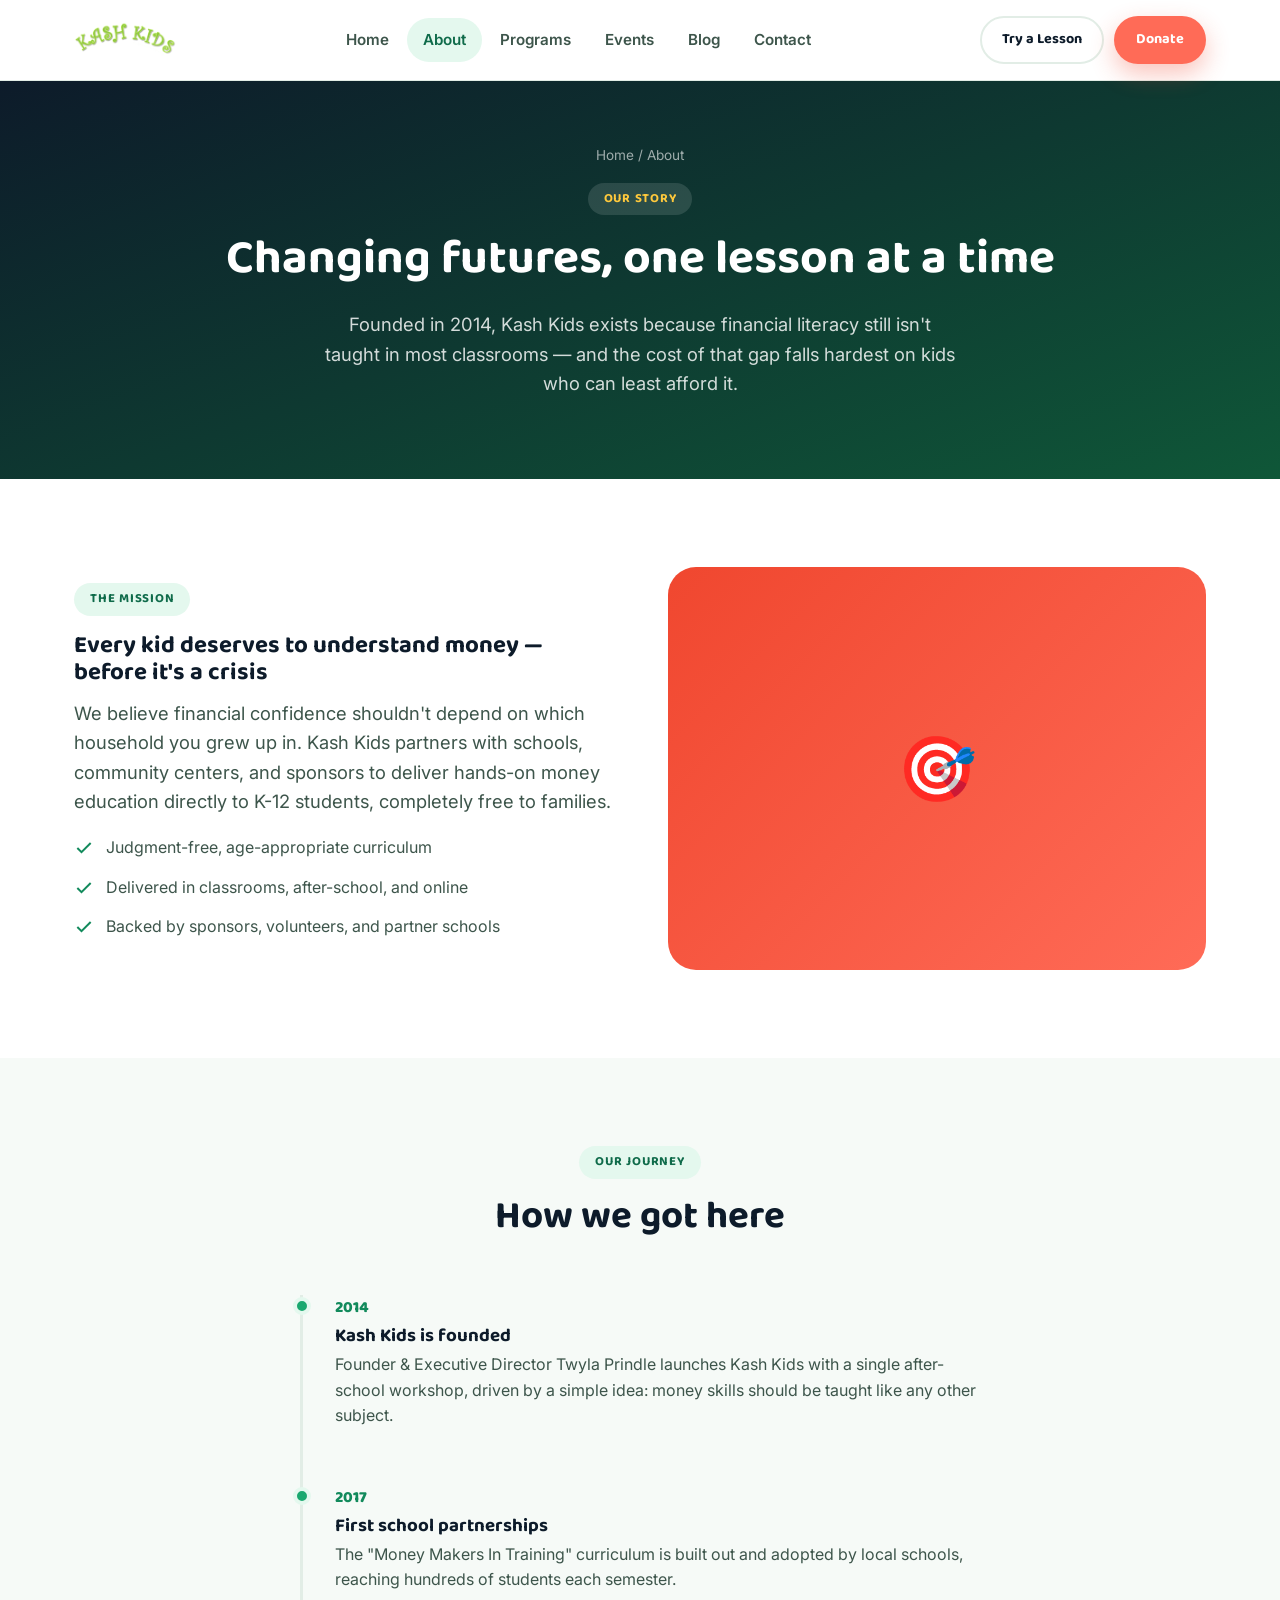
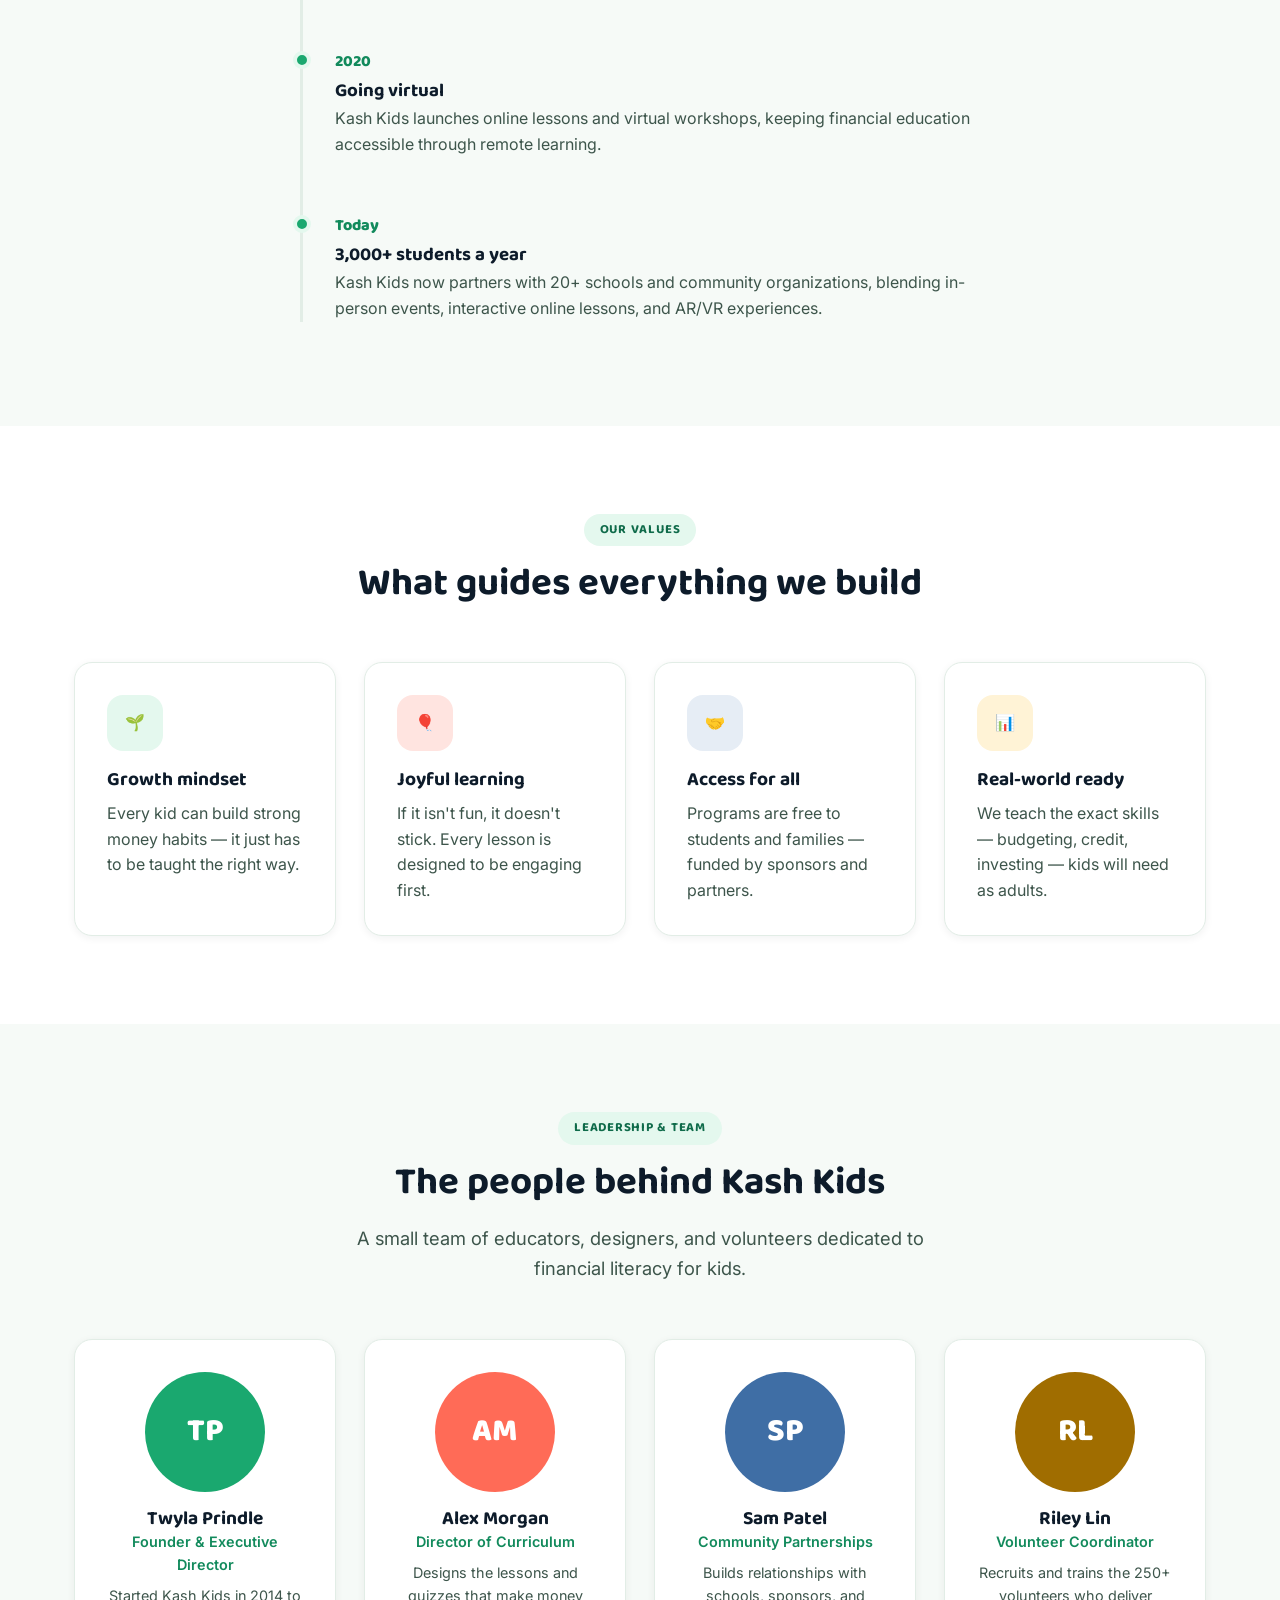
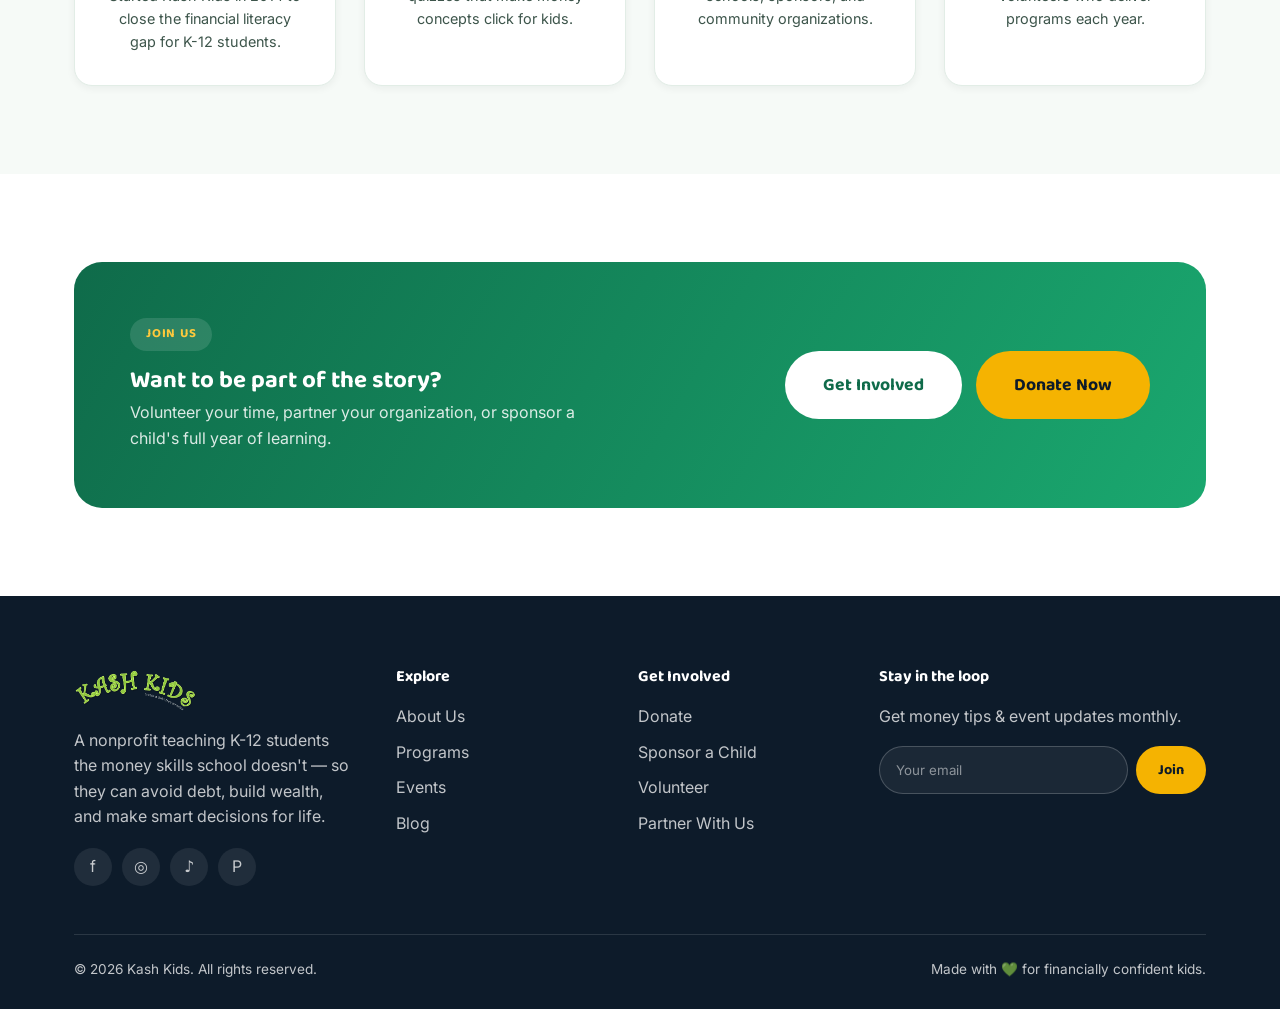
==== about.html @ 2b30da38 "Replace placeholder logo mark with real Kash Kids logo Co-Authored-By: Claude Sonnet 5 <noreply@anth" ====
<!DOCTYPE html>
<html lang="en">
<head>
<meta charset="UTF-8">
<meta name="viewport" content="width=device-width, initial-scale=1.0">
<title>About Us — Kash Kids</title>
<meta name="description" content="Learn about Kash Kids' mission, story, and the team working to make every K-12 student financially confident.">
<link rel="icon" href="data:image/svg+xml,<svg xmlns=%22http://www.w3.org/2000/svg%22 viewBox=%220 0 100 100%22><circle cx=%2250%22 cy=%2250%22 r=%2245%22 fill=%22%2312c47a%22/><text x=%2250%22 y=%2266%22 font-size=%2255%22 text-anchor=%22middle%22 fill=%22white%22 font-family=%22sans-serif%22>%24</text></svg>">
<link rel="preconnect" href="https://fonts.googleapis.com">
<link href="https://fonts.googleapis.com/css2?family=Baloo+2:wght@500;700;800&family=Inter:wght@400;500;600;700&display=swap" rel="stylesheet">
<link rel="stylesheet" href="css/style.css">
</head>
<body>
<a class="skip-link" href="#main">Skip to content</a>

<header class="site-header">
  <div class="container">
    <a href="index.html" class="brand"><img src="assets/logo.webp" alt="Kash Kids" class="logo-img"></a>
    <nav class="nav-desktop" aria-label="Primary">
      <a href="index.html">Home</a>
      <a href="about.html">About</a>
      <a href="programs.html">Programs</a>
      <a href="events.html">Events</a>
      <a href="blog.html">Blog</a>
      <a href="contact.html">Contact</a>
    </nav>
    <div class="header-cta">
      <a href="lesson.html" class="btn btn-ghost btn-sm">Try a Lesson</a>
      <a href="donate.html" class="btn btn-primary btn-sm">Donate</a>
    </div>
    <button class="nav-toggle" aria-label="Toggle menu" aria-expanded="false"><span></span><span></span><span></span></button>
  </div>
  <div class="mobile-nav">
    <a href="index.html">Home</a>
    <a href="about.html">About</a>
    <a href="programs.html">Programs</a>
    <a href="events.html">Events</a>
    <a href="blog.html">Blog</a>
    <a href="contact.html">Contact</a>
    <div class="header-cta">
      <a href="lesson.html" class="btn btn-ghost">Try a Lesson</a>
      <a href="donate.html" class="btn btn-primary">Donate</a>
    </div>
  </div>
</header>

<main id="main">

<section class="page-hero">
  <div class="container">
    <div class="breadcrumb"><a href="index.html">Home</a> / About</div>
    <span class="eyebrow on-dark">Our story</span>
    <h1>Changing futures, one lesson at a time</h1>
    <p class="lede">Founded in 2014, Kash Kids exists because financial literacy still isn't taught in most classrooms — and the cost of that gap falls hardest on kids who can least afford it.</p>
  </div>
</section>

<section class="section-pad">
  <div class="container">
    <div class="split reveal">
      <div>
        <span class="eyebrow">The mission</span>
        <h2>Every kid deserves to understand money — before it's a crisis</h2>
        <p class="lede" style="max-width:100%;">We believe financial confidence shouldn't depend on which household you grew up in. Kash Kids partners with schools, community centers, and sponsors to deliver hands-on money education directly to K-12 students, completely free to families.</p>
        <ul class="check-list">
          <li><svg width="20" height="20" viewBox="0 0 24 24" fill="none" stroke="currentColor" stroke-width="2.4"><path d="M20 6L9 17l-5-5"/></svg> Judgment-free, age-appropriate curriculum</li>
          <li><svg width="20" height="20" viewBox="0 0 24 24" fill="none" stroke="currentColor" stroke-width="2.4"><path d="M20 6L9 17l-5-5"/></svg> Delivered in classrooms, after-school, and online</li>
          <li><svg width="20" height="20" viewBox="0 0 24 24" fill="none" stroke="currentColor" stroke-width="2.4"><path d="M20 6L9 17l-5-5"/></svg> Backed by sponsors, volunteers, and partner schools</li>
        </ul>
      </div>
      <div class="split-art"><div class="blob-panel bp2">🎯</div></div>
    </div>
  </div>
</section>

<section class="section-pad" style="background:var(--paper-soft)">
  <div class="container">
    <div class="section-head reveal">
      <span class="eyebrow">Our journey</span>
      <h2>How we got here</h2>
    </div>
    <div class="timeline reveal" style="max-width:680px;margin:0 auto;">
      <div class="timeline-item">
        <div class="year">2014</div>
        <h3 style="margin:6px 0 4px;">Kash Kids is founded</h3>
        <p style="color:var(--ink-soft);">Founder &amp; Executive Director Twyla Prindle launches Kash Kids with a single after-school workshop, driven by a simple idea: money skills should be taught like any other subject.</p>
      </div>
      <div class="timeline-item">
        <div class="year">2017</div>
        <h3 style="margin:6px 0 4px;">First school partnerships</h3>
        <p style="color:var(--ink-soft);">The "Money Makers In Training" curriculum is built out and adopted by local schools, reaching hundreds of students each semester.</p>
      </div>
      <div class="timeline-item">
        <div class="year">2020</div>
        <h3 style="margin:6px 0 4px;">Going virtual</h3>
        <p style="color:var(--ink-soft);">Kash Kids launches online lessons and virtual workshops, keeping financial education accessible through remote learning.</p>
      </div>
      <div class="timeline-item">
        <div class="year">Today</div>
        <h3 style="margin:6px 0 4px;">3,000+ students a year</h3>
        <p style="color:var(--ink-soft);">Kash Kids now partners with 20+ schools and community organizations, blending in-person events, interactive online lessons, and AR/VR experiences.</p>
      </div>
    </div>
  </div>
</section>

<section class="section-pad">
  <div class="container">
    <div class="section-head reveal">
      <span class="eyebrow">Our values</span>
      <h2>What guides everything we build</h2>
    </div>
    <div class="grid grid-4 reveal-stagger">
      <div class="card">
        <div class="icon-badge">🌱</div>
        <h3>Growth mindset</h3>
        <p>Every kid can build strong money habits — it just has to be taught the right way.</p>
      </div>
      <div class="card c-coral">
        <div class="icon-badge">🎈</div>
        <h3>Joyful learning</h3>
        <p>If it isn't fun, it doesn't stick. Every lesson is designed to be engaging first.</p>
      </div>
      <div class="card c-navy">
        <div class="icon-badge">🤝</div>
        <h3>Access for all</h3>
        <p>Programs are free to students and families — funded by sponsors and partners.</p>
      </div>
      <div class="card c-gold">
        <div class="icon-badge">📊</div>
        <h3>Real-world ready</h3>
        <p>We teach the exact skills — budgeting, credit, investing — kids will need as adults.</p>
      </div>
    </div>
  </div>
</section>

<section class="section-pad" style="background:var(--paper-soft)">
  <div class="container">
    <div class="section-head reveal">
      <span class="eyebrow">Leadership &amp; team</span>
      <h2>The people behind Kash Kids</h2>
      <p class="lede center-col">A small team of educators, designers, and volunteers dedicated to financial literacy for kids.</p>
    </div>
    <div class="grid grid-4 reveal-stagger">
      <div class="card team-card">
        <div class="team-photo" style="background:var(--green-500);">TP</div>
        <h3 style="margin-bottom:0;">Twyla Prindle</h3>
        <div class="team-role">Founder &amp; Executive Director</div>
        <p style="font-size:.9rem;">Started Kash Kids in 2014 to close the financial literacy gap for K-12 students.</p>
      </div>
      <div class="card team-card">
        <div class="team-photo" style="background:var(--coral-500);">AM</div>
        <h3 style="margin-bottom:0;">Alex Morgan</h3>
        <div class="team-role">Director of Curriculum</div>
        <p style="font-size:.9rem;">Designs the lessons and quizzes that make money concepts click for kids.</p>
      </div>
      <div class="card team-card">
        <div class="team-photo" style="background:#3f6ea5;">SP</div>
        <h3 style="margin-bottom:0;">Sam Patel</h3>
        <div class="team-role">Community Partnerships</div>
        <p style="font-size:.9rem;">Builds relationships with schools, sponsors, and community organizations.</p>
      </div>
      <div class="card team-card">
        <div class="team-photo" style="background:#a06d00;">RL</div>
        <h3 style="margin-bottom:0;">Riley Lin</h3>
        <div class="team-role">Volunteer Coordinator</div>
        <p style="font-size:.9rem;">Recruits and trains the 250+ volunteers who deliver programs each year.</p>
      </div>
    </div>
  </div>
</section>

<section class="section-pad">
  <div class="container">
    <div class="cta-banner reveal">
      <div>
        <span class="eyebrow on-dark">Join us</span>
        <h2>Want to be part of the story?</h2>
        <p>Volunteer your time, partner your organization, or sponsor a child's full year of learning.</p>
      </div>
      <div class="cta-actions">
        <a href="contact.html" class="btn btn-secondary btn-lg" style="background:#fff;color:var(--green-700);">Get Involved</a>
        <a href="donate.html" class="btn btn-gold btn-lg">Donate Now</a>
      </div>
    </div>
  </div>
</section>

</main>

<footer class="site-footer">
  <div class="container">
    <div class="footer-grid">
      <div>
        <a href="index.html" class="brand"><img src="assets/logo.webp" alt="Kash Kids" class="logo-img logo-img-footer"></a>
        <p style="margin-top:14px;max-width:280px;">A nonprofit teaching K-12 students the money skills school doesn't — so they can avoid debt, build wealth, and make smart decisions for life.</p>
        <div class="footer-social">
          <a href="#" aria-label="Facebook">f</a>
          <a href="#" aria-label="Instagram">◎</a>
          <a href="#" aria-label="TikTok">♪</a>
          <a href="#" aria-label="Pinterest">P</a>
        </div>
      </div>
      <div>
        <h4>Explore</h4>
        <ul class="footer-links">
          <li><a href="about.html">About Us</a></li>
          <li><a href="programs.html">Programs</a></li>
          <li><a href="events.html">Events</a></li>
          <li><a href="blog.html">Blog</a></li>
        </ul>
      </div>
      <div>
        <h4>Get Involved</h4>
        <ul class="footer-links">
          <li><a href="donate.html">Donate</a></li>
          <li><a href="donate.html">Sponsor a Child</a></li>
          <li><a href="contact.html">Volunteer</a></li>
          <li><a href="contact.html">Partner With Us</a></li>
        </ul>
      </div>
      <div>
        <h4>Stay in the loop</h4>
        <p>Get money tips &amp; event updates monthly.</p>
        <form class="newsletter-form">
          <input type="email" required placeholder="Your email">
          <button type="submit" class="btn btn-gold btn-sm">Join</button>
        </form>
      </div>
    </div>
    <div class="footer-bottom">
      <span>© <span data-year></span> Kash Kids. All rights reserved.</span>
      <span>Made with 💚 for financially confident kids.</span>
    </div>
  </div>
</footer>

<script src="js/main.js"></script>
</body>
</html>
---- css/style.css ----
/* ==========================================================================
   Kash Kids — Design System
   ========================================================================== */

:root{
  /* Brand palette — energetic, money/growth themed, youth-friendly */
  --green-900:#0b3d2e;
  --green-700:#0f6b4a;
  --green-600:#128a5c;
  --green-500:#1aa86f;
  --green-400:#3ecf8e;
  --green-100:#e4f8ee;

  --navy-900:#0d1b2a;
  --navy-700:#16324a;

  --gold-500:#f5b301;
  --gold-400:#ffc93c;

  --coral-500:#ff6b57;
  --coral-600:#f0472f;

  --ink:#10241d;
  --ink-soft:#3d554b;
  --paper:#ffffff;
  --paper-soft:#f6faf7;
  --line:#e2ede6;

  --radius-sm:10px;
  --radius-md:18px;
  --radius-lg:28px;
  --radius-pill:999px;

  --shadow-sm:0 2px 8px rgba(13,40,30,.06);
  --shadow-md:0 12px 32px rgba(13,40,30,.10);
  --shadow-lg:0 24px 60px rgba(13,40,30,.16);

  --container:1180px;
  --font-head:"Baloo 2", "Poppins", system-ui, sans-serif;
  --font-body:"Inter", system-ui, -apple-system, sans-serif;

  color-scheme: light;
}

*,*::before,*::after{box-sizing:border-box;}
html{scroll-behavior:smooth;}
body{
  margin:0;
  font-family:var(--font-body);
  color:var(--ink);
  background:var(--paper);
  line-height:1.6;
  -webkit-font-smoothing:antialiased;
}
img{max-width:100%;display:block;}
a{color:inherit;text-decoration:none;}
ul{list-style:none;margin:0;padding:0;}
h1,h2,h3,h4{
  font-family:var(--font-head);
  line-height:1.15;
  margin:0 0 .5em;
  color:var(--navy-900);
  font-weight:700;
}
p{margin:0 0 1em;}
.container{
  width:100%;
  max-width:var(--container);
  margin:0 auto;
  padding:0 24px;
}
section{position:relative;}
.section-pad{padding:88px 0;}
@media (max-width:768px){ .section-pad{padding:56px 0;} }

/* ---------- Utility ---------- */
.eyebrow{
  display:inline-flex;align-items:center;gap:8px;
  font-family:var(--font-head);
  font-size:.8rem;font-weight:700;letter-spacing:.06em;text-transform:uppercase;
  color:var(--green-700);
  background:var(--green-100);
  padding:6px 16px;border-radius:var(--radius-pill);
  margin-bottom:16px;
}
.eyebrow.on-dark{background:rgba(255,255,255,.12);color:var(--gold-400);}
.text-center{text-align:center;}
.lede{font-size:1.15rem;color:var(--ink-soft);max-width:640px;}
.center-col{margin-left:auto;margin-right:auto;}
.mt-0{margin-top:0;}
.grad-text{
  background:linear-gradient(100deg,var(--green-600),var(--green-400) 60%,var(--gold-500));
  -webkit-background-clip:text;background-clip:text;color:transparent;
}

/* ---------- Buttons ---------- */
.btn{
  display:inline-flex;align-items:center;justify-content:center;gap:8px;
  font-family:var(--font-head);font-weight:700;font-size:1rem;
  padding:14px 28px;border-radius:var(--radius-pill);
  border:2px solid transparent;cursor:pointer;
  transition:transform .18s ease, box-shadow .18s ease, background .18s ease, color .18s ease;
  white-space:nowrap;
}
.btn:active{transform:translateY(1px) scale(.98);}
.btn-primary{background:var(--coral-500);color:#fff;box-shadow:0 10px 24px rgba(240,71,47,.32);}
.btn-primary:hover{background:var(--coral-600);transform:translateY(-2px);box-shadow:0 14px 30px rgba(240,71,47,.4);}
.btn-secondary{background:var(--navy-900);color:#fff;}
.btn-secondary:hover{background:var(--green-700);transform:translateY(-2px);}
.btn-ghost{background:transparent;color:var(--navy-900);border-color:var(--line);}
.btn-ghost:hover{border-color:var(--green-500);color:var(--green-700);}
.btn-ghost.on-dark{color:#fff;border-color:rgba(255,255,255,.35);}
.btn-ghost.on-dark:hover{border-color:#fff;}
.btn-gold{background:var(--gold-500);color:var(--navy-900);}
.btn-gold:hover{background:var(--gold-400);transform:translateY(-2px);}
.btn-lg{padding:18px 36px;font-size:1.1rem;}
.btn-sm{padding:10px 20px;font-size:.9rem;}
.btn-block{width:100%;}

/* ---------- Header ---------- */
.site-header{
  position:sticky;top:0;z-index:100;
  background:rgba(255,255,255,.85);
  backdrop-filter:blur(10px);
  border-bottom:1px solid var(--line);
}
.site-header .container{
  display:flex;align-items:center;justify-content:space-between;
  height:80px;
}
.brand{display:flex;align-items:center;gap:10px;font-family:var(--font-head);font-weight:800;font-size:1.35rem;color:var(--navy-900);}
.brand .logo-mark{width:42px;height:42px;flex:none;}
.brand .brand-kash{color:var(--green-600);}
.brand .brand-kids{color:var(--coral-500);}
.logo-img{height:38px;width:auto;display:block;}
.logo-img-footer{height:46px;}

.nav-desktop{display:flex;align-items:center;gap:2px;}
.nav-desktop a{
  padding:10px 16px;border-radius:var(--radius-pill);
  font-weight:600;font-size:.95rem;color:var(--ink-soft);
  transition:background .15s, color .15s;
}
.nav-desktop a:hover, .nav-desktop a.active{background:var(--green-100);color:var(--green-700);}
.header-cta{display:flex;align-items:center;gap:10px;}
.nav-toggle{
  display:none;background:none;border:none;cursor:pointer;padding:8px;
  flex-direction:column;gap:5px;
}
.nav-toggle span{width:26px;height:3px;background:var(--navy-900);border-radius:2px;transition:.2s;}

.mobile-nav{
  display:none;position:fixed;inset:80px 0 0 0;background:#fff;z-index:99;
  padding:24px;overflow-y:auto;
}
.mobile-nav.open{display:block;}
.mobile-nav a{display:block;padding:16px 4px;font-family:var(--font-head);font-weight:700;font-size:1.3rem;border-bottom:1px solid var(--line);color:var(--navy-900);}
.mobile-nav .header-cta{flex-direction:column;margin-top:24px;align-items:stretch;}

@media (max-width:960px){
  .nav-desktop{display:none;}
  .header-cta{display:none;}
  .nav-toggle{display:flex;}
  .mobile-nav .header-cta{display:flex;}
}

/* ---------- Hero ---------- */
.hero{
  position:relative;overflow:hidden;
  background:linear-gradient(160deg,var(--navy-900) 0%,var(--green-900) 55%,var(--green-700) 100%);
  color:#fff;
  padding:80px 0 110px;
}
.hero .container{position:relative;z-index:2;display:grid;grid-template-columns:1.05fr .95fr;gap:48px;align-items:center;}
@media (max-width:900px){ .hero .container{grid-template-columns:1fr;} }
.hero h1{color:#fff;font-size:clamp(2.4rem,4.6vw,3.6rem);}
.hero .lede{color:rgba(255,255,255,.82);}
.hero-actions{display:flex;gap:14px;flex-wrap:wrap;margin-top:32px;}
.hero-stats{display:flex;gap:32px;margin-top:48px;flex-wrap:wrap;}
.hero-stats .stat-num{font-family:var(--font-head);font-size:2rem;font-weight:800;color:var(--gold-400);}
.hero-stats .stat-label{font-size:.85rem;color:rgba(255,255,255,.7);}

.hero-blob{position:absolute;border-radius:50%;filter:blur(0);opacity:.5;}
.hero .blob-1{width:520px;height:520px;background:radial-gradient(circle at 30% 30%, var(--green-500), transparent 70%);top:-160px;right:-140px;}
.hero .blob-2{width:360px;height:360px;background:radial-gradient(circle at 30% 30%, var(--gold-500), transparent 70%);bottom:-160px;right:220px;opacity:.25;}

.hero-art{position:relative;z-index:2;}
.coin-orbit{position:relative;width:100%;max-width:420px;aspect-ratio:1;margin:0 auto;}
.coin-orbit .center-card{
  position:absolute;inset:18%;
  background:#fff;border-radius:var(--radius-lg);
  box-shadow:var(--shadow-lg);
  display:flex;flex-direction:column;align-items:center;justify-content:center;gap:8px;
  color:var(--navy-900);text-align:center;padding:20px;
}
.coin-orbit .center-card .big{font-family:var(--font-head);font-size:2.4rem;font-weight:800;color:var(--green-600);}
.floating-chip{
  position:absolute;background:#fff;border-radius:var(--radius-md);
  box-shadow:var(--shadow-md);padding:12px 16px;
  display:flex;align-items:center;gap:10px;font-weight:700;color:var(--navy-900);
  font-size:.9rem;animation:float 6s ease-in-out infinite;
}
.floating-chip svg{flex:none;}
.chip-1{top:0;left:-10px;animation-delay:0s;}
.chip-2{bottom:6%;right:-16px;animation-delay:1.4s;background:var(--gold-500);}
.chip-3{bottom:-4%;left:8%;animation-delay:2.6s;}
@keyframes float{0%,100%{transform:translateY(0);}50%{transform:translateY(-14px);}}

/* ---------- Marquee strip ---------- */
.partner-strip{background:var(--paper-soft);border-bottom:1px solid var(--line);padding:22px 0;overflow:hidden;}
.partner-strip .track{display:flex;gap:56px;white-space:nowrap;animation:scroll-left 26s linear infinite;width:max-content;}
.partner-strip .track span{font-family:var(--font-head);font-weight:700;color:var(--ink-soft);opacity:.6;font-size:1.05rem;}
@keyframes scroll-left{from{transform:translateX(0);}to{transform:translateX(-50%);}}

/* ---------- Section headers ---------- */
.section-head{max-width:680px;margin:0 auto 56px;text-align:center;}
.section-head h2{font-size:clamp(1.8rem,3vw,2.6rem);}

/* ---------- Cards grid ---------- */
.grid{display:grid;gap:28px;}
.grid-3{grid-template-columns:repeat(3,1fr);}
.grid-4{grid-template-columns:repeat(4,1fr);}
.grid-2{grid-template-columns:repeat(2,1fr);}
@media (max-width:960px){ .grid-3,.grid-4{grid-template-columns:repeat(2,1fr);} }
@media (max-width:640px){ .grid-3,.grid-4,.grid-2{grid-template-columns:1fr;} }

.card{
  background:#fff;border:1px solid var(--line);border-radius:var(--radius-md);
  padding:32px;box-shadow:var(--shadow-sm);
  transition:transform .2s ease, box-shadow .2s ease;
}
.card:hover{transform:translateY(-6px);box-shadow:var(--shadow-md);}
.card .icon-badge{
  width:56px;height:56px;border-radius:16px;display:flex;align-items:center;justify-content:center;
  background:var(--green-100);color:var(--green-600);margin-bottom:18px;
}
.card h3{font-size:1.2rem;}
.card p{color:var(--ink-soft);margin-bottom:0;}

/* Value/feature cards with color variants */
.card.c-gold .icon-badge{background:#fff3d6;color:#a06d00;}
.card.c-coral .icon-badge{background:#ffe4e0;color:var(--coral-600);}
.card.c-navy .icon-badge{background:#e6edf5;color:var(--navy-700);}

/* Program cards */
.program-card{
  border-radius:var(--radius-lg);overflow:hidden;background:#fff;
  border:1px solid var(--line);box-shadow:var(--shadow-sm);
  display:flex;flex-direction:column;transition:transform .2s, box-shadow .2s;
}
.program-card:hover{transform:translateY(-6px);box-shadow:var(--shadow-md);}
.program-media{
  height:170px;display:flex;align-items:center;justify-content:center;
  font-size:3.2rem;color:#fff;position:relative;
}
.program-media.m1{background:linear-gradient(135deg,var(--green-600),var(--green-400));}
.program-media.m2{background:linear-gradient(135deg,var(--coral-600),var(--coral-500));}
.program-media.m3{background:linear-gradient(135deg,#20406b,#3f6ea5);}
.program-media.m4{background:linear-gradient(135deg,#a06d00,var(--gold-500));}
.program-body{padding:26px;display:flex;flex-direction:column;gap:10px;flex:1;}
.program-tag{
  align-self:flex-start;font-size:.75rem;font-weight:700;text-transform:uppercase;letter-spacing:.05em;
  background:var(--green-100);color:var(--green-700);padding:4px 12px;border-radius:var(--radius-pill);
}
.program-body p{color:var(--ink-soft);font-size:.95rem;flex:1;}
.program-meta{display:flex;justify-content:space-between;align-items:center;font-size:.85rem;color:var(--ink-soft);border-top:1px solid var(--line);padding-top:14px;margin-top:6px;}

/* ---------- Testimonials ---------- */
.testi-card{background:#fff;border:1px solid var(--line);border-radius:var(--radius-lg);padding:30px;box-shadow:var(--shadow-sm);}
.testi-stars{color:var(--gold-500);letter-spacing:2px;margin-bottom:10px;font-size:1.1rem;}
.testi-quote{color:var(--ink-soft);font-style:italic;margin-bottom:20px;}
.testi-person{display:flex;align-items:center;gap:12px;}
.avatar{
  width:44px;height:44px;border-radius:50%;flex:none;
  display:flex;align-items:center;justify-content:center;
  font-family:var(--font-head);font-weight:800;color:#fff;font-size:1rem;
}
.testi-person .who b{display:block;color:var(--navy-900);}
.testi-person .who span{font-size:.85rem;color:var(--ink-soft);}

/* ---------- Stats band ---------- */
.stats-band{
  background:var(--navy-900);color:#fff;padding:64px 0;
}
.stats-band .grid{grid-template-columns:repeat(4,1fr);text-align:center;}
@media (max-width:768px){ .stats-band .grid{grid-template-columns:repeat(2,1fr);} }
.stats-band .stat-num{font-family:var(--font-head);font-size:clamp(2rem,4vw,2.8rem);font-weight:800;color:var(--gold-400);}
.stats-band .stat-label{color:rgba(255,255,255,.72);font-size:.9rem;margin-top:6px;}

/* ---------- CTA banner ---------- */
.cta-banner{
  background:linear-gradient(120deg,var(--green-700),var(--green-500));
  border-radius:var(--radius-lg);color:#fff;padding:56px;
  display:flex;align-items:center;justify-content:space-between;gap:32px;flex-wrap:wrap;
  position:relative;overflow:hidden;
}
.cta-banner h2{color:#fff;margin-bottom:6px;}
.cta-banner p{color:rgba(255,255,255,.85);margin-bottom:0;max-width:480px;}
.cta-banner .cta-actions{display:flex;gap:14px;flex-wrap:wrap;}

/* ---------- Footer ---------- */
.site-footer{background:var(--navy-900);color:rgba(255,255,255,.75);padding:72px 0 28px;}
.footer-grid{display:grid;grid-template-columns:1.4fr 1fr 1fr 1.2fr;gap:40px;margin-bottom:48px;}
@media (max-width:860px){ .footer-grid{grid-template-columns:1fr 1fr;} }
@media (max-width:520px){ .footer-grid{grid-template-columns:1fr;} }
.site-footer h4{color:#fff;font-size:1rem;margin-bottom:18px;}
.site-footer .brand{color:#fff;}
.site-footer .brand .brand-kash{color:var(--green-400);}
.site-footer .brand .brand-kids{color:var(--coral-500);}
.footer-links li{margin-bottom:10px;}
.footer-links a:hover{color:#fff;}
.footer-social{display:flex;gap:10px;margin-top:18px;}
.footer-social a{
  width:38px;height:38px;border-radius:50%;background:rgba(255,255,255,.08);
  display:flex;align-items:center;justify-content:center;transition:background .15s;
}
.footer-social a:hover{background:var(--green-500);}
.footer-bottom{border-top:1px solid rgba(255,255,255,.12);padding-top:24px;display:flex;justify-content:space-between;flex-wrap:wrap;gap:12px;font-size:.85rem;}
.newsletter-form{display:flex;gap:8px;margin-top:6px;}
.newsletter-form input{
  flex:1;padding:12px 16px;border-radius:var(--radius-pill);border:1px solid rgba(255,255,255,.2);
  background:rgba(255,255,255,.06);color:#fff;font-family:var(--font-body);
}
.newsletter-form input::placeholder{color:rgba(255,255,255,.5);}

/* ---------- Page hero (inner pages) ---------- */
.page-hero{
  background:linear-gradient(160deg,var(--navy-900), var(--green-800,#0f5738));
  color:#fff;padding:64px 0 80px;text-align:center;position:relative;overflow:hidden;
}
.page-hero h1{color:#fff;font-size:clamp(2.2rem,4vw,3rem);}
.page-hero .lede{margin:0 auto;color:rgba(255,255,255,.82);}
.breadcrumb{font-size:.85rem;color:rgba(255,255,255,.6);margin-bottom:16px;}
.breadcrumb a:hover{color:#fff;}

/* ---------- Forms ---------- */
.form-field{margin-bottom:20px;}
.form-field label{display:block;font-weight:700;margin-bottom:8px;font-size:.92rem;color:var(--navy-900);}
.form-field input, .form-field select, .form-field textarea{
  width:100%;padding:14px 16px;border:1.5px solid var(--line);border-radius:var(--radius-sm);
  font-family:var(--font-body);font-size:1rem;background:var(--paper-soft);
  transition:border-color .15s, background .15s;
}
.form-field input:focus, .form-field select:focus, .form-field textarea:focus{
  outline:none;border-color:var(--green-500);background:#fff;
}
.form-row{display:grid;grid-template-columns:1fr 1fr;gap:20px;}
@media (max-width:600px){ .form-row{grid-template-columns:1fr;} }
.form-note{font-size:.85rem;color:var(--ink-soft);margin-top:-8px;}
.form-success{
  display:none;background:var(--green-100);color:var(--green-700);border-radius:var(--radius-md);
  padding:20px;font-weight:600;align-items:center;gap:10px;
}
.form-success.show{display:flex;}

/* ---------- Reveal animation ---------- */
.reveal{opacity:0;transform:translateY(24px);transition:opacity .6s ease, transform .6s ease;}
.reveal.in{opacity:1;transform:translateY(0);}
.reveal-stagger > *{transition-delay:calc(var(--i,0) * 80ms);}

/* ---------- Two column feature ---------- */
.split{display:grid;grid-template-columns:1fr 1fr;gap:56px;align-items:center;}
@media (max-width:860px){ .split{grid-template-columns:1fr;} }
.split.rev{direction:rtl;}
.split.rev > *{direction:ltr;}
.split-art{position:relative;}
.check-list li{display:flex;gap:12px;align-items:flex-start;margin-bottom:14px;color:var(--ink-soft);}
.check-list svg{flex:none;margin-top:3px;color:var(--green-600);}

.blob-panel{
  border-radius:var(--radius-lg);
  aspect-ratio:4/3;
  display:flex;align-items:center;justify-content:center;
  font-size:4rem;color:#fff;position:relative;overflow:hidden;
}
.blob-panel.bp1{background:linear-gradient(135deg,var(--green-600),var(--green-400));}
.blob-panel.bp2{background:linear-gradient(135deg,var(--coral-600),var(--coral-500));}
.blob-panel.bp3{background:linear-gradient(135deg,#20406b,#3f6ea5);}

/* ---------- Badges / pills ---------- */
.pill-row{display:flex;flex-wrap:wrap;gap:10px;}
.pill{padding:8px 18px;border-radius:var(--radius-pill);border:1.5px solid var(--line);font-weight:600;font-size:.9rem;cursor:pointer;background:#fff;transition:.15s;}
.pill.active,.pill:hover{border-color:var(--green-500);color:var(--green-700);background:var(--green-100);}

/* ---------- Timeline (about page) ---------- */
.timeline{position:relative;padding-left:32px;border-left:3px solid var(--line);}
.timeline-item{position:relative;padding-bottom:40px;}
.timeline-item:last-child{padding-bottom:0;}
.timeline-item::before{
  content:"";position:absolute;left:-42px;top:2px;width:18px;height:18px;border-radius:50%;
  background:var(--green-500);border:4px solid var(--green-100);
}
.timeline-item .year{font-family:var(--font-head);color:var(--green-600);font-weight:800;}

/* ---------- Quiz component ---------- */
.quiz-box{background:#fff;border:1px solid var(--line);border-radius:var(--radius-lg);box-shadow:var(--shadow-md);padding:36px;max-width:680px;margin:0 auto;}
.quiz-progress{height:8px;background:var(--line);border-radius:var(--radius-pill);overflow:hidden;margin-bottom:28px;}
.quiz-progress-bar{height:100%;background:linear-gradient(90deg,var(--green-500),var(--green-400));width:0%;transition:width .4s ease;}
.quiz-question{font-size:1.3rem;margin-bottom:22px;}
.quiz-options{display:grid;gap:12px;margin-bottom:24px;}
.quiz-option{
  text-align:left;padding:16px 18px;border:1.5px solid var(--line);border-radius:var(--radius-md);
  background:var(--paper-soft);cursor:pointer;font-family:var(--font-body);font-size:1rem;
  display:flex;align-items:center;gap:12px;transition:.15s;
}
.quiz-option:hover{border-color:var(--green-500);}
.quiz-option .letter{
  width:28px;height:28px;border-radius:50%;background:#fff;border:1.5px solid var(--line);
  display:flex;align-items:center;justify-content:center;font-weight:700;font-size:.85rem;flex:none;
}
.quiz-option.correct{background:var(--green-100);border-color:var(--green-500);}
.quiz-option.correct .letter{background:var(--green-500);color:#fff;border-color:var(--green-500);}
.quiz-option.wrong{background:#ffe4e0;border-color:var(--coral-500);}
.quiz-option.wrong .letter{background:var(--coral-500);color:#fff;border-color:var(--coral-500);}
.quiz-option[disabled]{cursor:default;}
.quiz-feedback{font-weight:600;margin-bottom:20px;display:none;}
.quiz-feedback.show{display:block;}
.quiz-result{text-align:center;padding:20px 0;}
.quiz-result .big-score{font-family:var(--font-head);font-size:3rem;font-weight:800;color:var(--green-600);}
.lesson-nav{display:flex;justify-content:space-between;margin-top:8px;}

/* ---------- Calculator (donate page) ---------- */
.calc-box{background:#fff;border-radius:var(--radius-lg);box-shadow:var(--shadow-md);padding:40px;border:1px solid var(--line);}
.calc-slider-row{margin-bottom:8px;}
input[type="range"]{
  width:100%;height:8px;border-radius:var(--radius-pill);background:var(--line);
  appearance:none;-webkit-appearance:none;outline:none;margin:16px 0;
}
input[type="range"]::-webkit-slider-thumb{
  appearance:none;-webkit-appearance:none;width:24px;height:24px;border-radius:50%;
  background:var(--green-500);border:4px solid #fff;box-shadow:var(--shadow-sm);cursor:pointer;
}
input[type="range"]::-moz-range-thumb{
  width:24px;height:24px;border-radius:50%;background:var(--green-500);border:4px solid #fff;
  box-shadow:var(--shadow-sm);cursor:pointer;
}
.calc-output{
  background:var(--green-100);border-radius:var(--radius-md);padding:24px;text-align:center;margin-top:20px;
}
.calc-output .amount{font-family:var(--font-head);font-size:2.4rem;font-weight:800;color:var(--green-700);}
.tier-grid{display:grid;grid-template-columns:repeat(3,1fr);gap:16px;}
@media (max-width:640px){.tier-grid{grid-template-columns:1fr;}}
.tier-card{border:2px solid var(--line);border-radius:var(--radius-md);padding:22px;text-align:center;cursor:pointer;transition:.15s;}
.tier-card:hover{border-color:var(--green-400);}
.tier-card.selected{border-color:var(--green-500);background:var(--green-100);}
.tier-card .amt{font-family:var(--font-head);font-size:1.6rem;font-weight:800;color:var(--green-700);}
.freq-toggle{display:inline-flex;background:var(--paper-soft);border-radius:var(--radius-pill);padding:4px;border:1px solid var(--line);}
.freq-toggle button{
  border:none;background:none;padding:10px 22px;border-radius:var(--radius-pill);font-weight:700;
  font-family:var(--font-head);cursor:pointer;color:var(--ink-soft);
}
.freq-toggle button.active{background:var(--green-600);color:#fff;}

/* ---------- Blog ---------- */
.blog-card{background:#fff;border:1px solid var(--line);border-radius:var(--radius-lg);overflow:hidden;box-shadow:var(--shadow-sm);transition:.2s;}
.blog-card:hover{transform:translateY(-6px);box-shadow:var(--shadow-md);}
.blog-media{height:180px;display:flex;align-items:center;justify-content:center;font-size:2.6rem;color:#fff;}
.blog-body{padding:24px;}
.blog-cat{font-size:.75rem;font-weight:700;text-transform:uppercase;color:var(--coral-600);letter-spacing:.05em;}
.blog-meta{display:flex;gap:14px;font-size:.82rem;color:var(--ink-soft);margin-top:14px;}
.prose{max-width:720px;margin:0 auto;font-size:1.08rem;color:var(--ink-soft);}
.prose h2{color:var(--navy-900);margin-top:1.6em;}
.prose p{margin-bottom:1.3em;}
.prose ul{margin:0 0 1.3em;padding-left:1.4em;list-style:disc;}
.prose li{margin-bottom:.5em;}
.prose blockquote{
  border-left:4px solid var(--green-500);margin:1.6em 0;padding:.4em 0 .4em 1.4em;
  font-style:italic;color:var(--navy-900);font-size:1.15rem;
}

/* ---------- Events ---------- */
.event-card{
  display:flex;gap:20px;background:#fff;border:1px solid var(--line);border-radius:var(--radius-md);
  padding:22px;box-shadow:var(--shadow-sm);align-items:flex-start;transition:.2s;
}
.event-card:hover{box-shadow:var(--shadow-md);transform:translateY(-4px);}
.event-date{
  flex:none;width:76px;text-align:center;background:var(--green-100);border-radius:var(--radius-sm);
  padding:12px 4px;color:var(--green-700);
}
.event-date .num{font-family:var(--font-head);font-size:1.6rem;font-weight:800;display:block;}
.event-date .mon{font-size:.75rem;font-weight:700;text-transform:uppercase;}
.event-tag{
  display:inline-block;font-size:.7rem;font-weight:700;text-transform:uppercase;padding:3px 10px;
  border-radius:var(--radius-pill);background:var(--gold-500);color:var(--navy-900);margin-bottom:6px;
}
.event-details{display:flex;gap:18px;font-size:.85rem;color:var(--ink-soft);margin-top:8px;flex-wrap:wrap;}

/* ---------- Team ---------- */
.team-card{text-align:center;}
.team-photo{
  width:120px;height:120px;border-radius:50%;margin:0 auto 16px;
  display:flex;align-items:center;justify-content:center;font-family:var(--font-head);
  font-size:2rem;font-weight:800;color:#fff;
}
.team-role{color:var(--green-600);font-weight:600;font-size:.9rem;margin-bottom:8px;}

/* ---------- FAQ ---------- */
.faq-item{border-bottom:1px solid var(--line);}
.faq-q{
  width:100%;text-align:left;background:none;border:none;padding:22px 0;cursor:pointer;
  display:flex;justify-content:space-between;align-items:center;font-family:var(--font-head);
  font-weight:700;font-size:1.05rem;color:var(--navy-900);gap:16px;
}
.faq-q .plus{transition:transform .2s;flex:none;color:var(--green-600);}
.faq-item.open .faq-q .plus{transform:rotate(45deg);}
.faq-a{max-height:0;overflow:hidden;transition:max-height .3s ease;color:var(--ink-soft);}
.faq-a p{padding-bottom:22px;margin:0;}

/* ---------- Misc ---------- */
.divider-space{height:1px;background:var(--line);margin:0;}
.badge-num{
  width:36px;height:36px;border-radius:50%;background:var(--green-600);color:#fff;
  display:flex;align-items:center;justify-content:center;font-weight:800;font-family:var(--font-head);flex:none;
}
.skip-link{position:absolute;left:-999px;top:0;background:#fff;padding:12px 20px;z-index:1000;}
.skip-link:focus{left:12px;top:12px;}
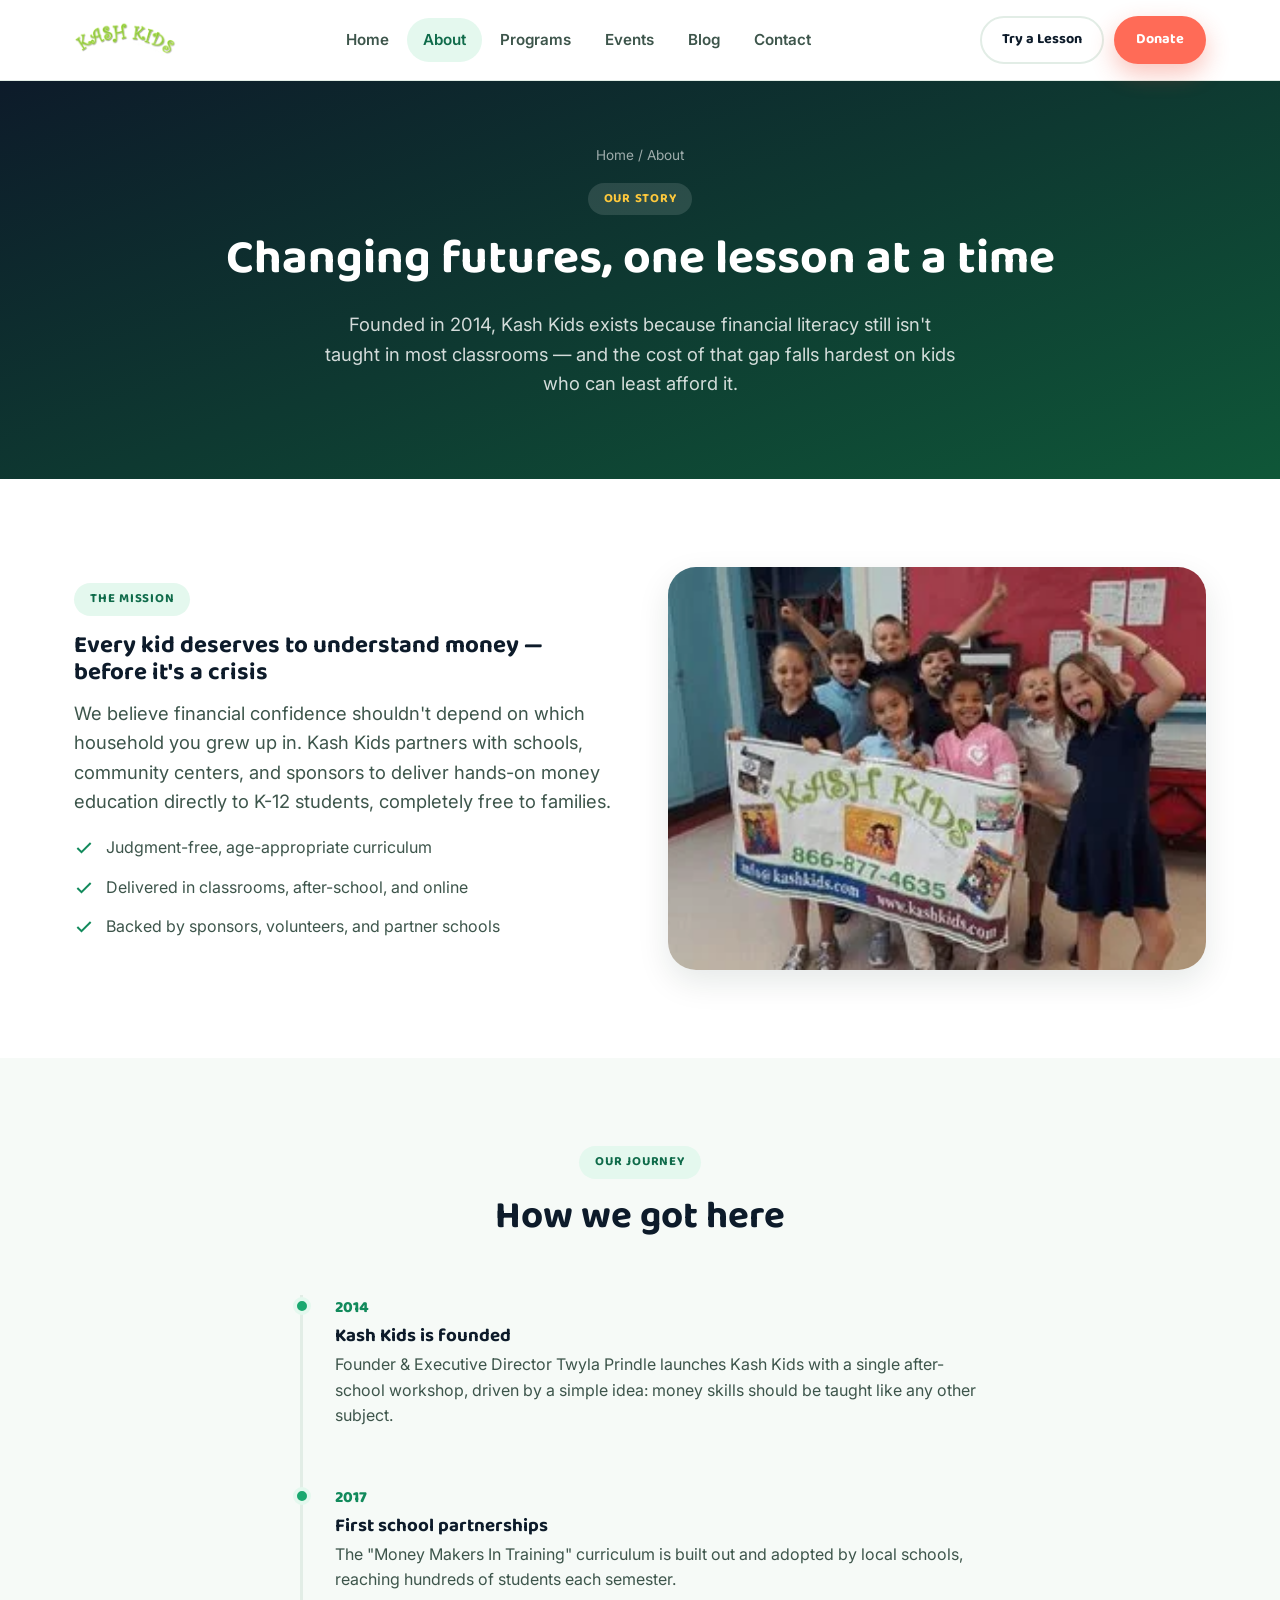
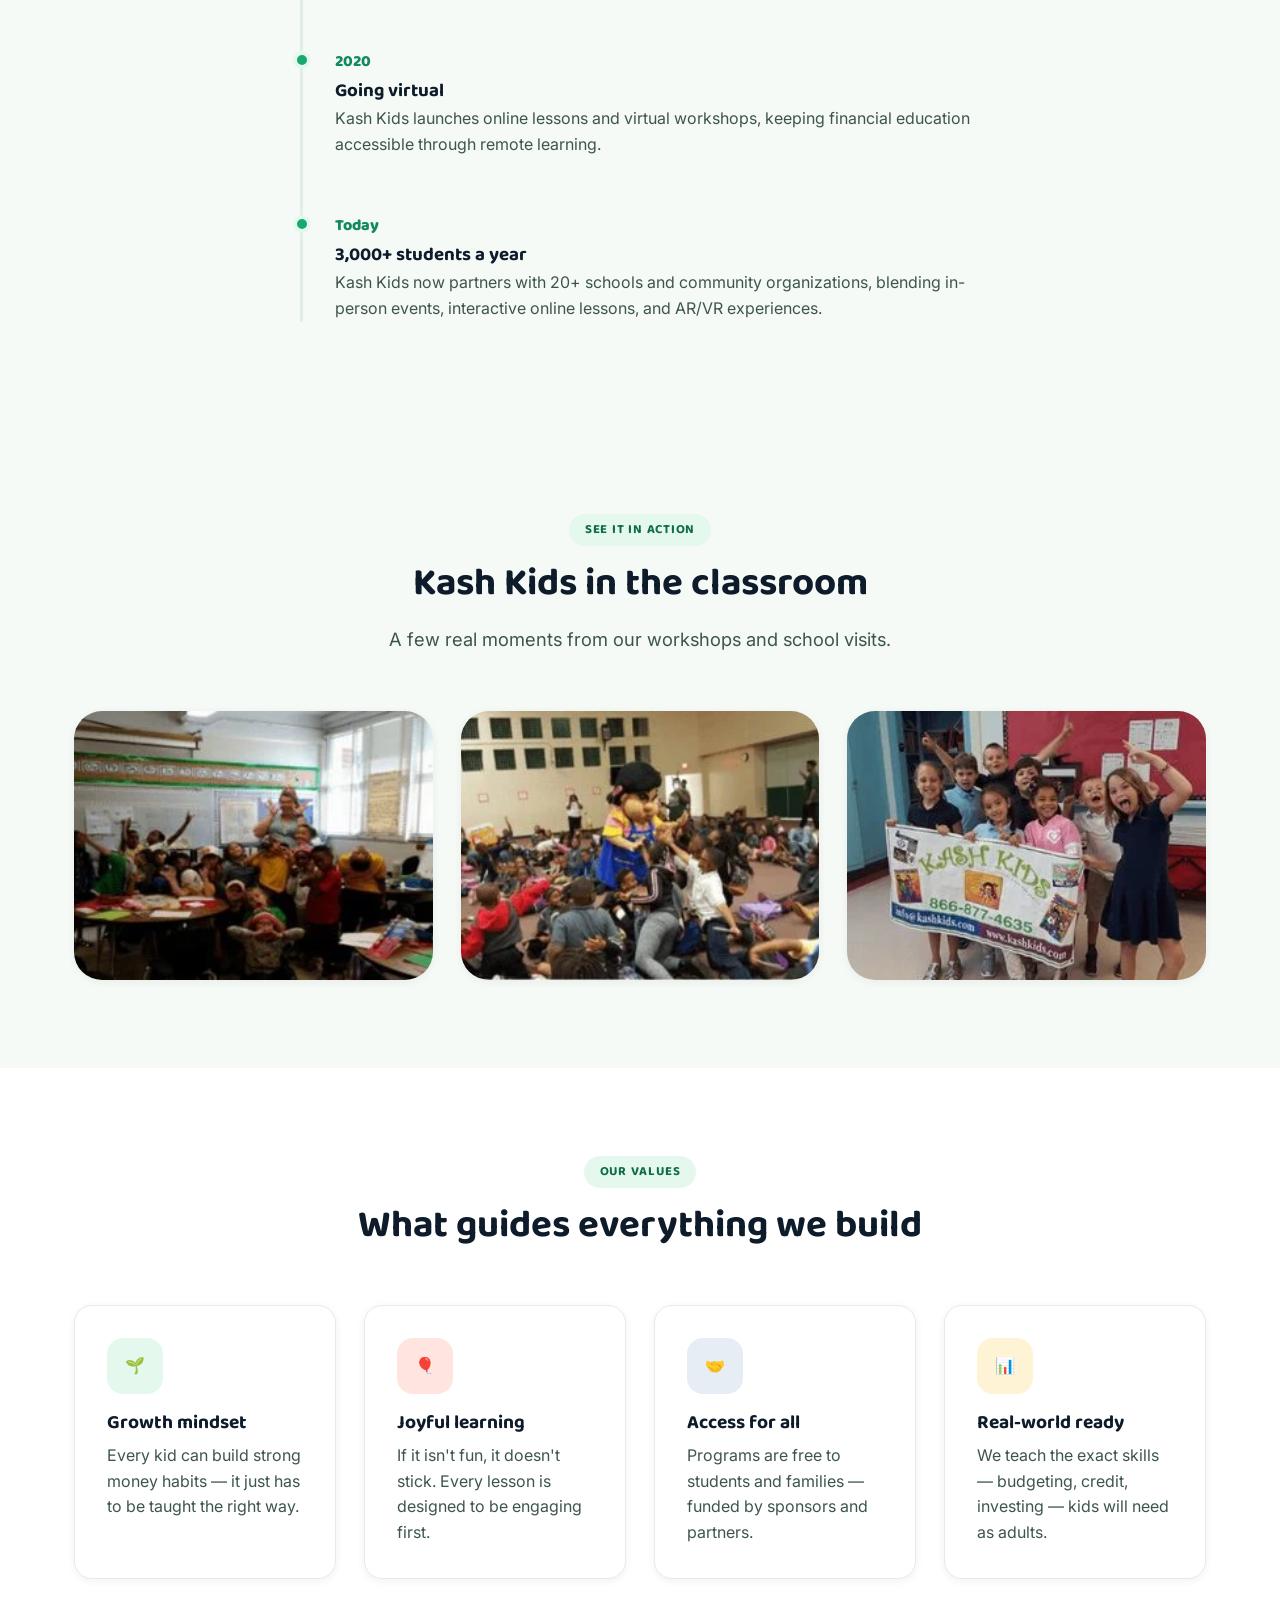
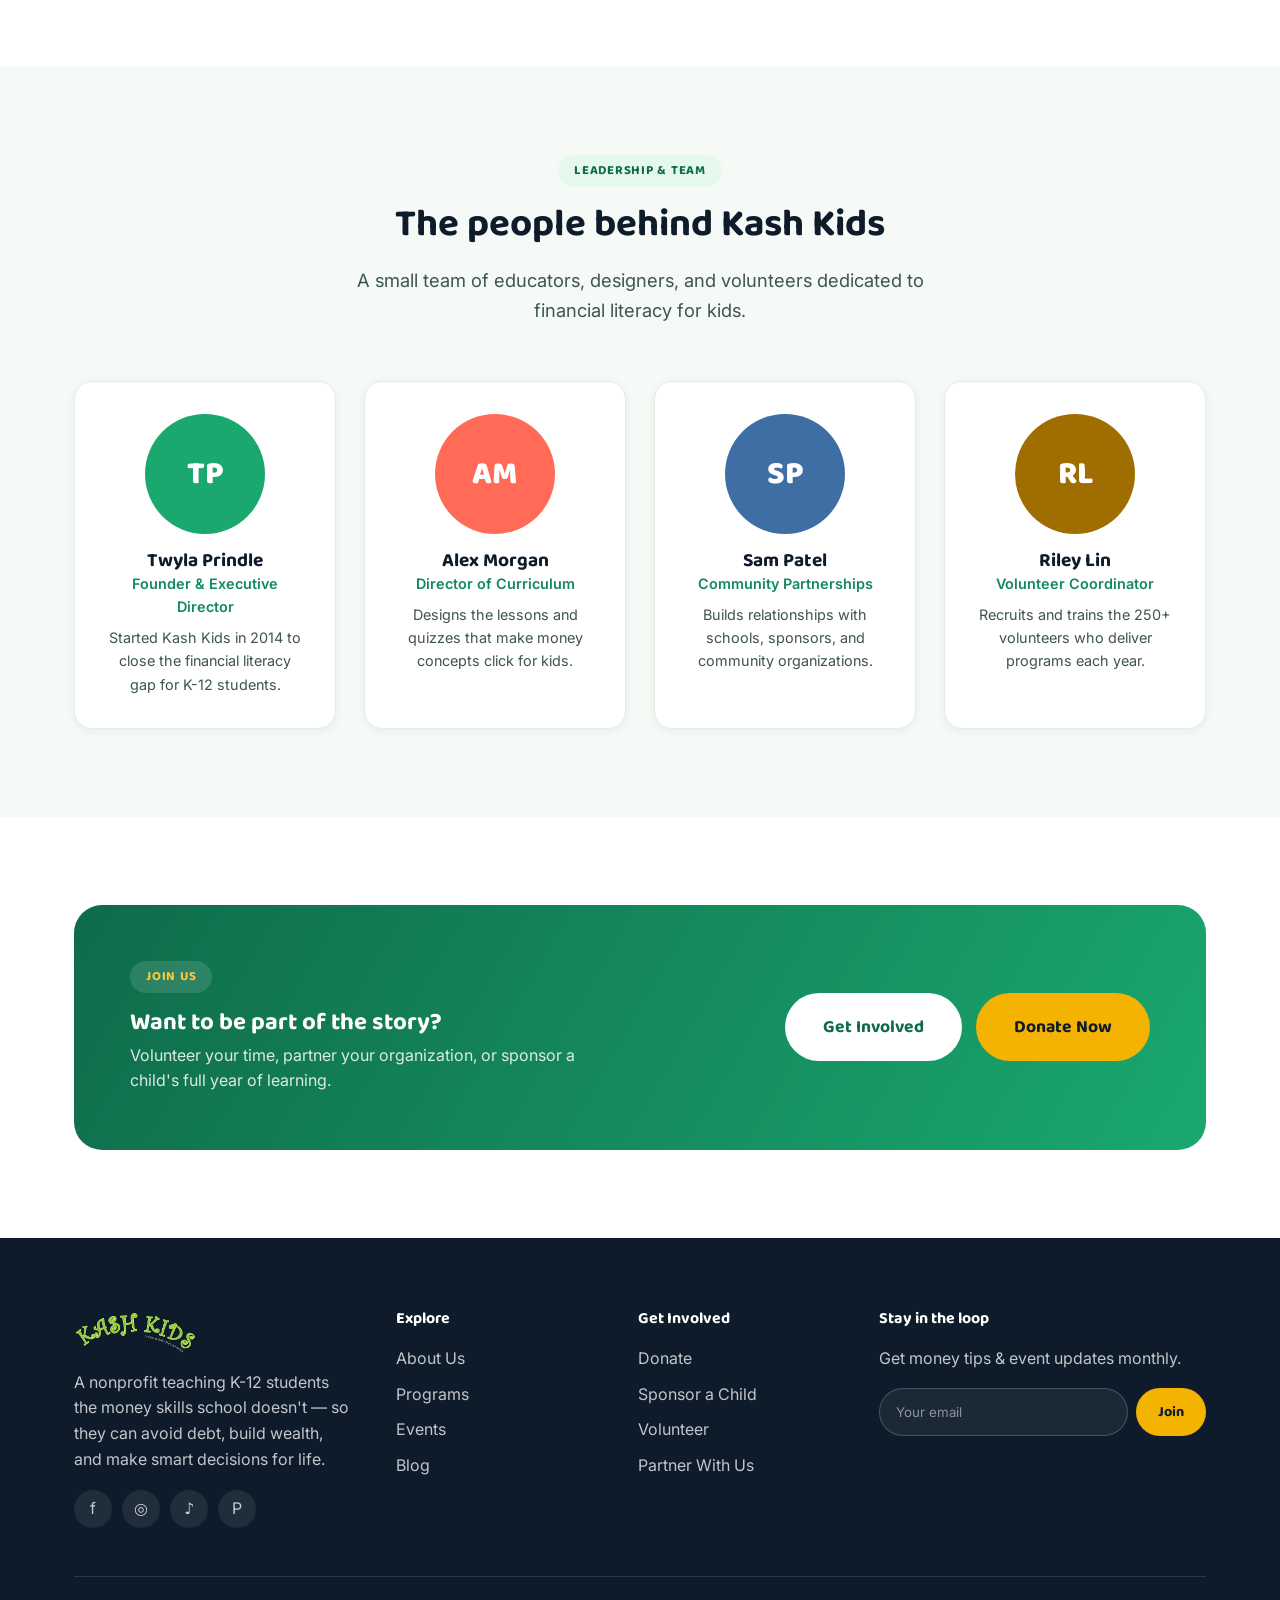
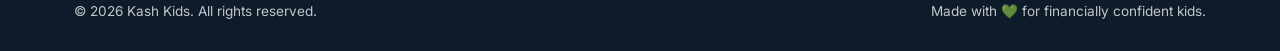
==== commit ea533f7c: "Add real photos and partner logos scraped from kashkids.org - Partner strip on home page now shows r" ====
--- a/about.html
+++ b/about.html
@@ -68,7 +68,7 @@
           <li><svg width="20" height="20" viewBox="0 0 24 24" fill="none" stroke="currentColor" stroke-width="2.4"><path d="M20 6L9 17l-5-5"/></svg> Backed by sponsors, volunteers, and partner schools</li>
         </ul>
       </div>
-      <div class="split-art"><div class="blob-panel bp2">🎯</div></div>
+      <div class="split-art"><img src="assets/photos/classroom-banner-group.webp" alt="Kash Kids students holding a Kash Kids banner"></div>
     </div>
   </div>
 </section>
@@ -100,6 +100,21 @@
         <h3 style="margin:6px 0 4px;">3,000+ students a year</h3>
         <p style="color:var(--ink-soft);">Kash Kids now partners with 20+ schools and community organizations, blending in-person events, interactive online lessons, and AR/VR experiences.</p>
       </div>
+    </div>
+  </div>
+</section>
+
+<section class="section-pad" style="background:var(--paper-soft)">
+  <div class="container">
+    <div class="section-head reveal">
+      <span class="eyebrow">See it in action</span>
+      <h2>Kash Kids in the classroom</h2>
+      <p class="lede center-col">A few real moments from our workshops and school visits.</p>
+    </div>
+    <div class="grid grid-3 reveal-stagger">
+      <div class="photo-card"><img src="assets/photos/classroom-lesson.webp" alt="Students raising their hands during a Kash Kids lesson"></div>
+      <div class="photo-card"><img src="assets/photos/classroom-assembly.webp" alt="Kash Kids mascot with students at a school assembly"></div>
+      <div class="photo-card"><img src="assets/photos/classroom-banner-group.webp" alt="Students holding a Kash Kids banner"></div>
     </div>
   </div>
 </section>
--- a/css/style.css
+++ b/css/style.css
@@ -208,9 +208,20 @@
 
 /* ---------- Marquee strip ---------- */
 .partner-strip{background:var(--paper-soft);border-bottom:1px solid var(--line);padding:22px 0;overflow:hidden;}
-.partner-strip .track{display:flex;gap:56px;white-space:nowrap;animation:scroll-left 26s linear infinite;width:max-content;}
+.partner-strip .track{display:flex;gap:56px;align-items:center;white-space:nowrap;animation:scroll-left 30s linear infinite;width:max-content;}
 .partner-strip .track span{font-family:var(--font-head);font-weight:700;color:var(--ink-soft);opacity:.6;font-size:1.05rem;}
+.partner-strip .track img{
+  height:34px;width:auto;max-width:140px;object-fit:contain;
+  filter:grayscale(1);opacity:.55;transition:filter .2s,opacity .2s;flex:none;
+}
+.partner-strip .track img:hover{filter:grayscale(0);opacity:1;}
 @keyframes scroll-left{from{transform:translateX(0);}to{transform:translateX(-50%);}}
+
+/* ---------- Photo gallery ---------- */
+.photo-card{border-radius:var(--radius-lg);overflow:hidden;aspect-ratio:4/3;box-shadow:var(--shadow-sm);}
+.photo-card img{width:100%;height:100%;object-fit:cover;transition:transform .3s ease;}
+.photo-card:hover img{transform:scale(1.05);}
+.split-art img{border-radius:var(--radius-lg);width:100%;aspect-ratio:4/3;object-fit:cover;box-shadow:var(--shadow-md);}
 
 /* ---------- Section headers ---------- */
 .section-head{max-width:680px;margin:0 auto 56px;text-align:center;}
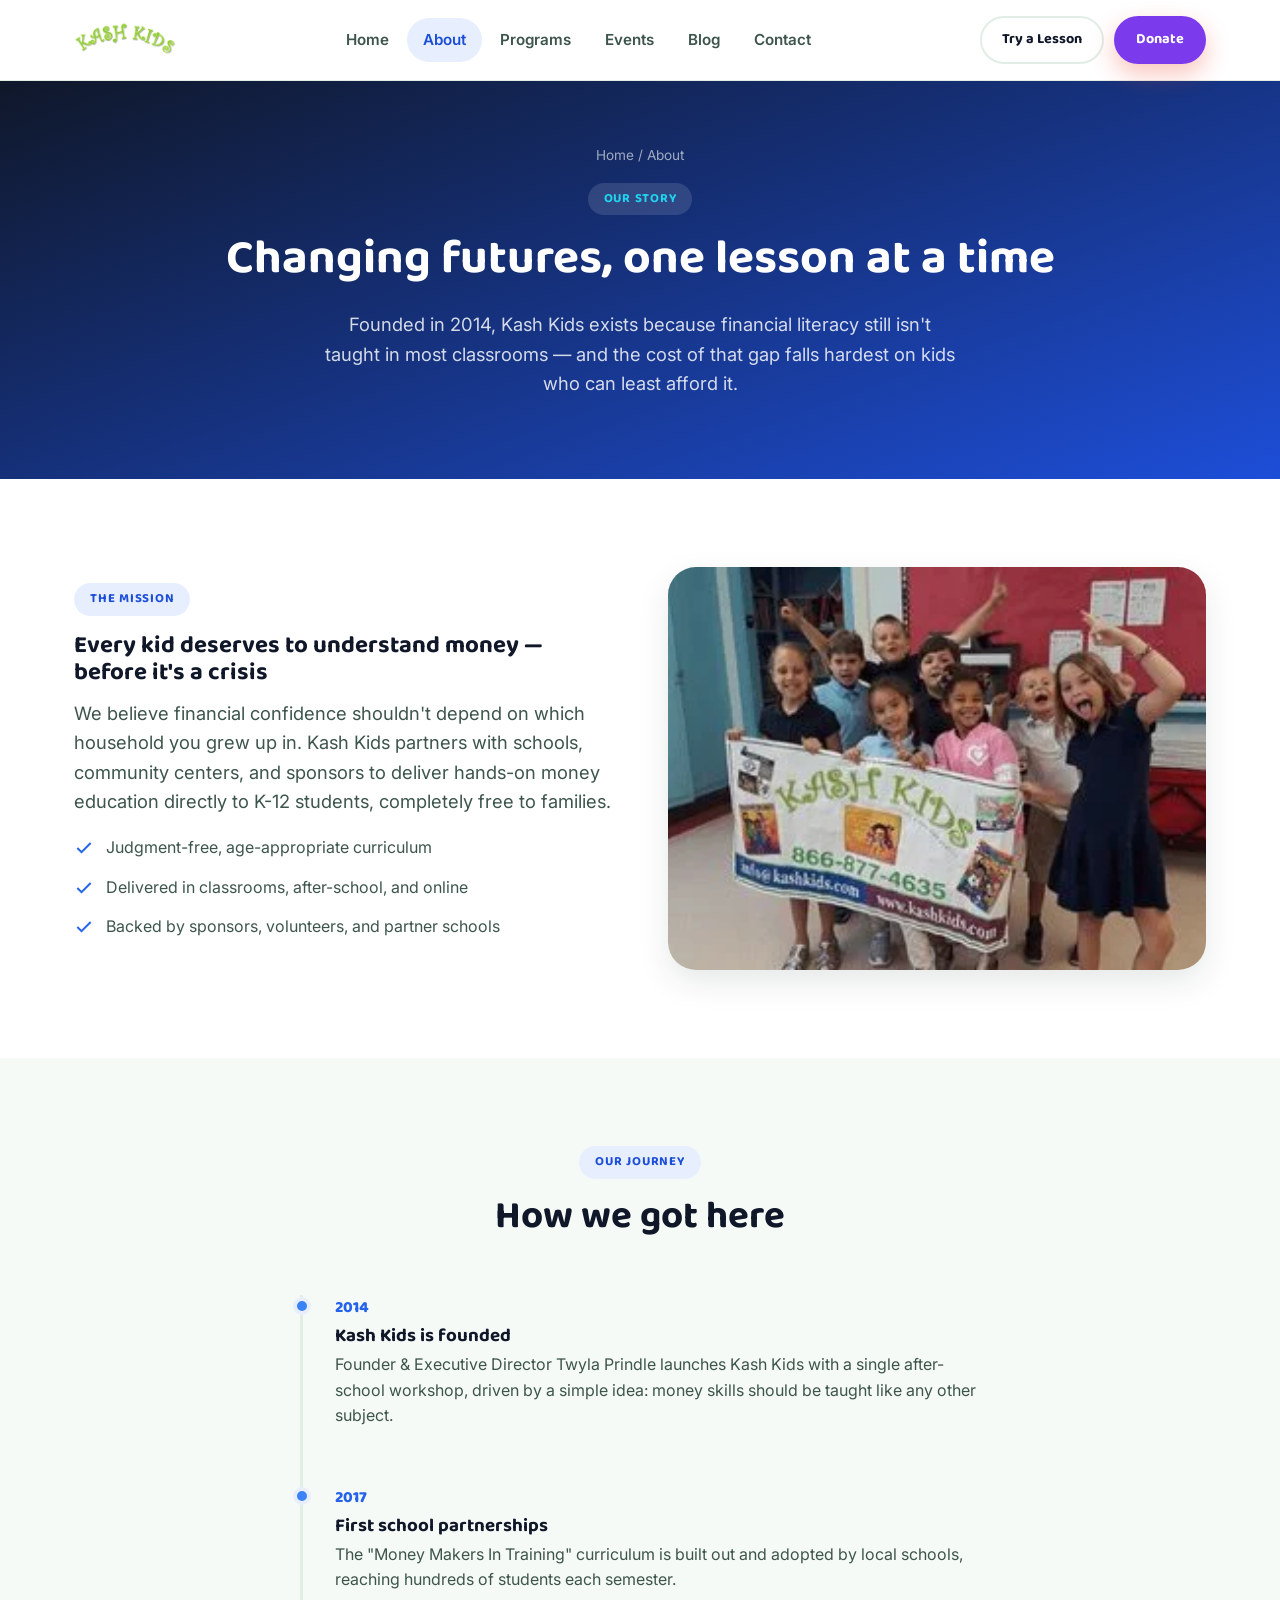
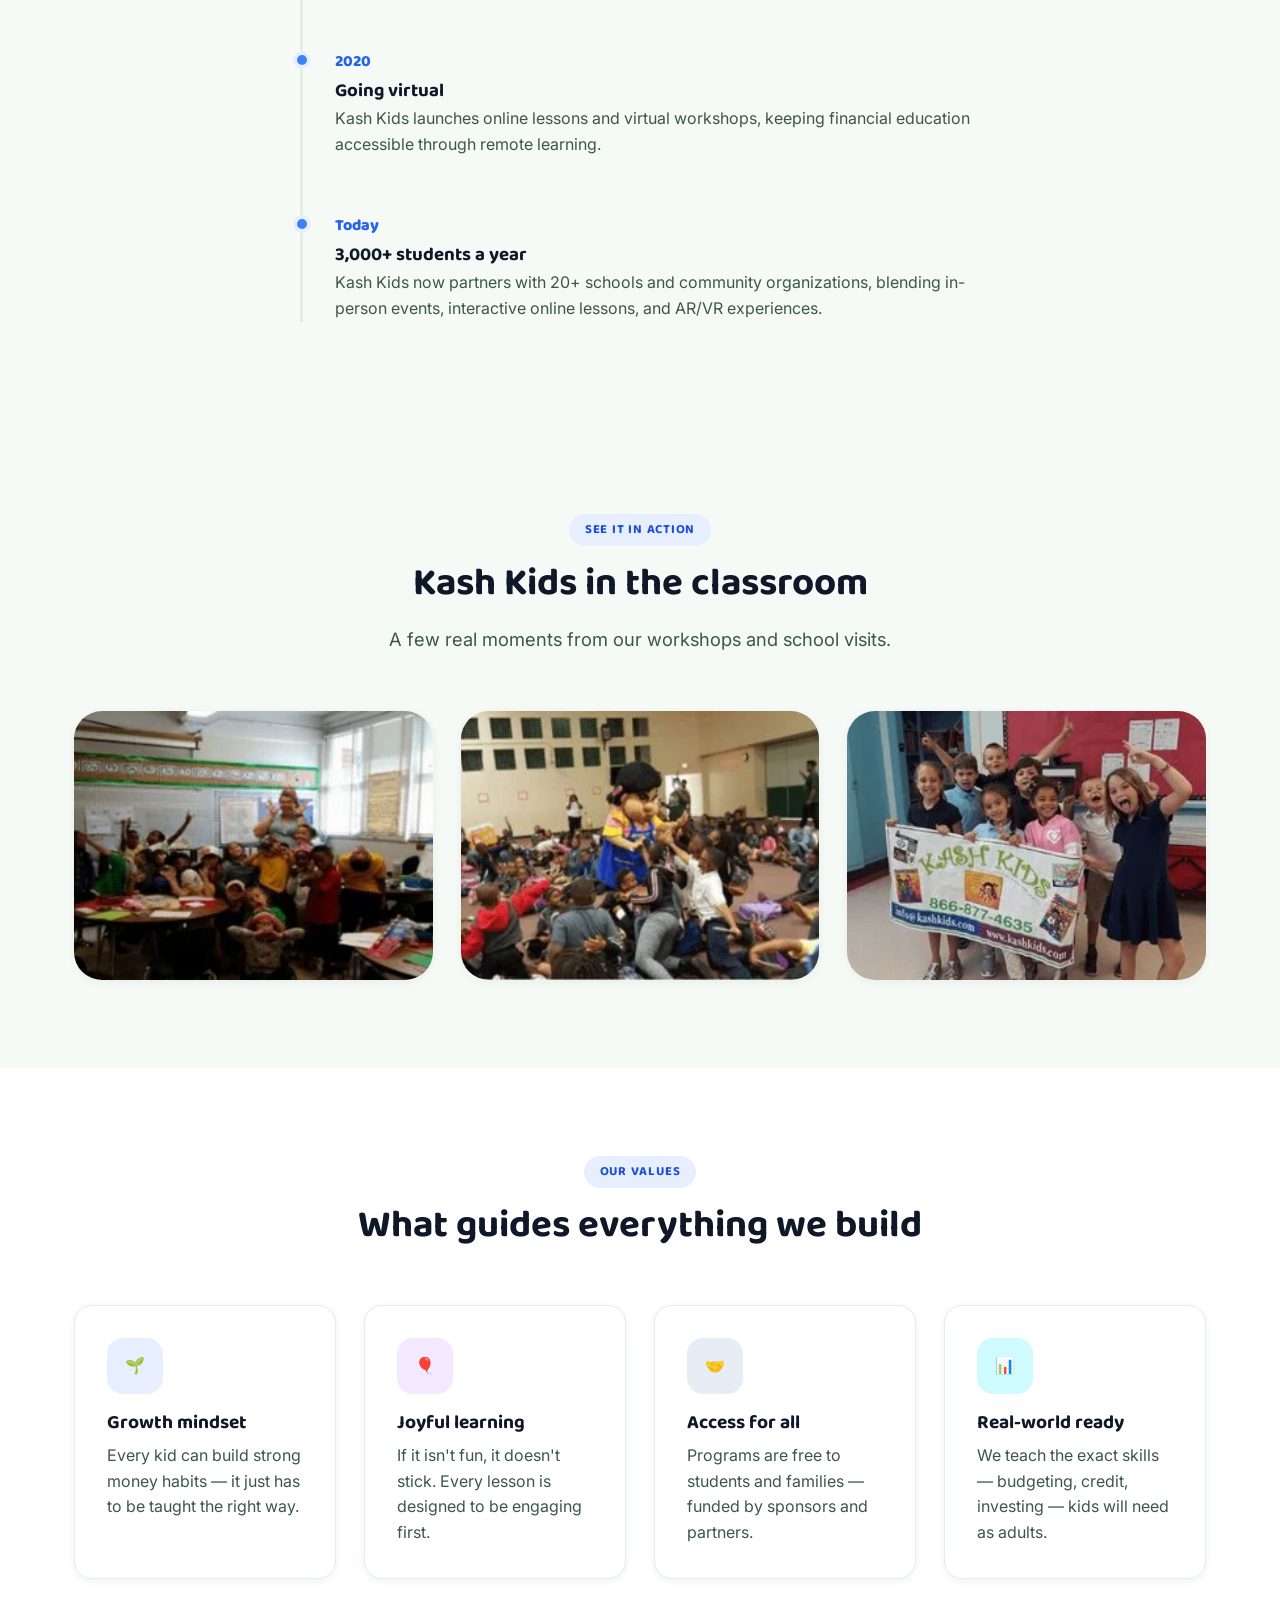
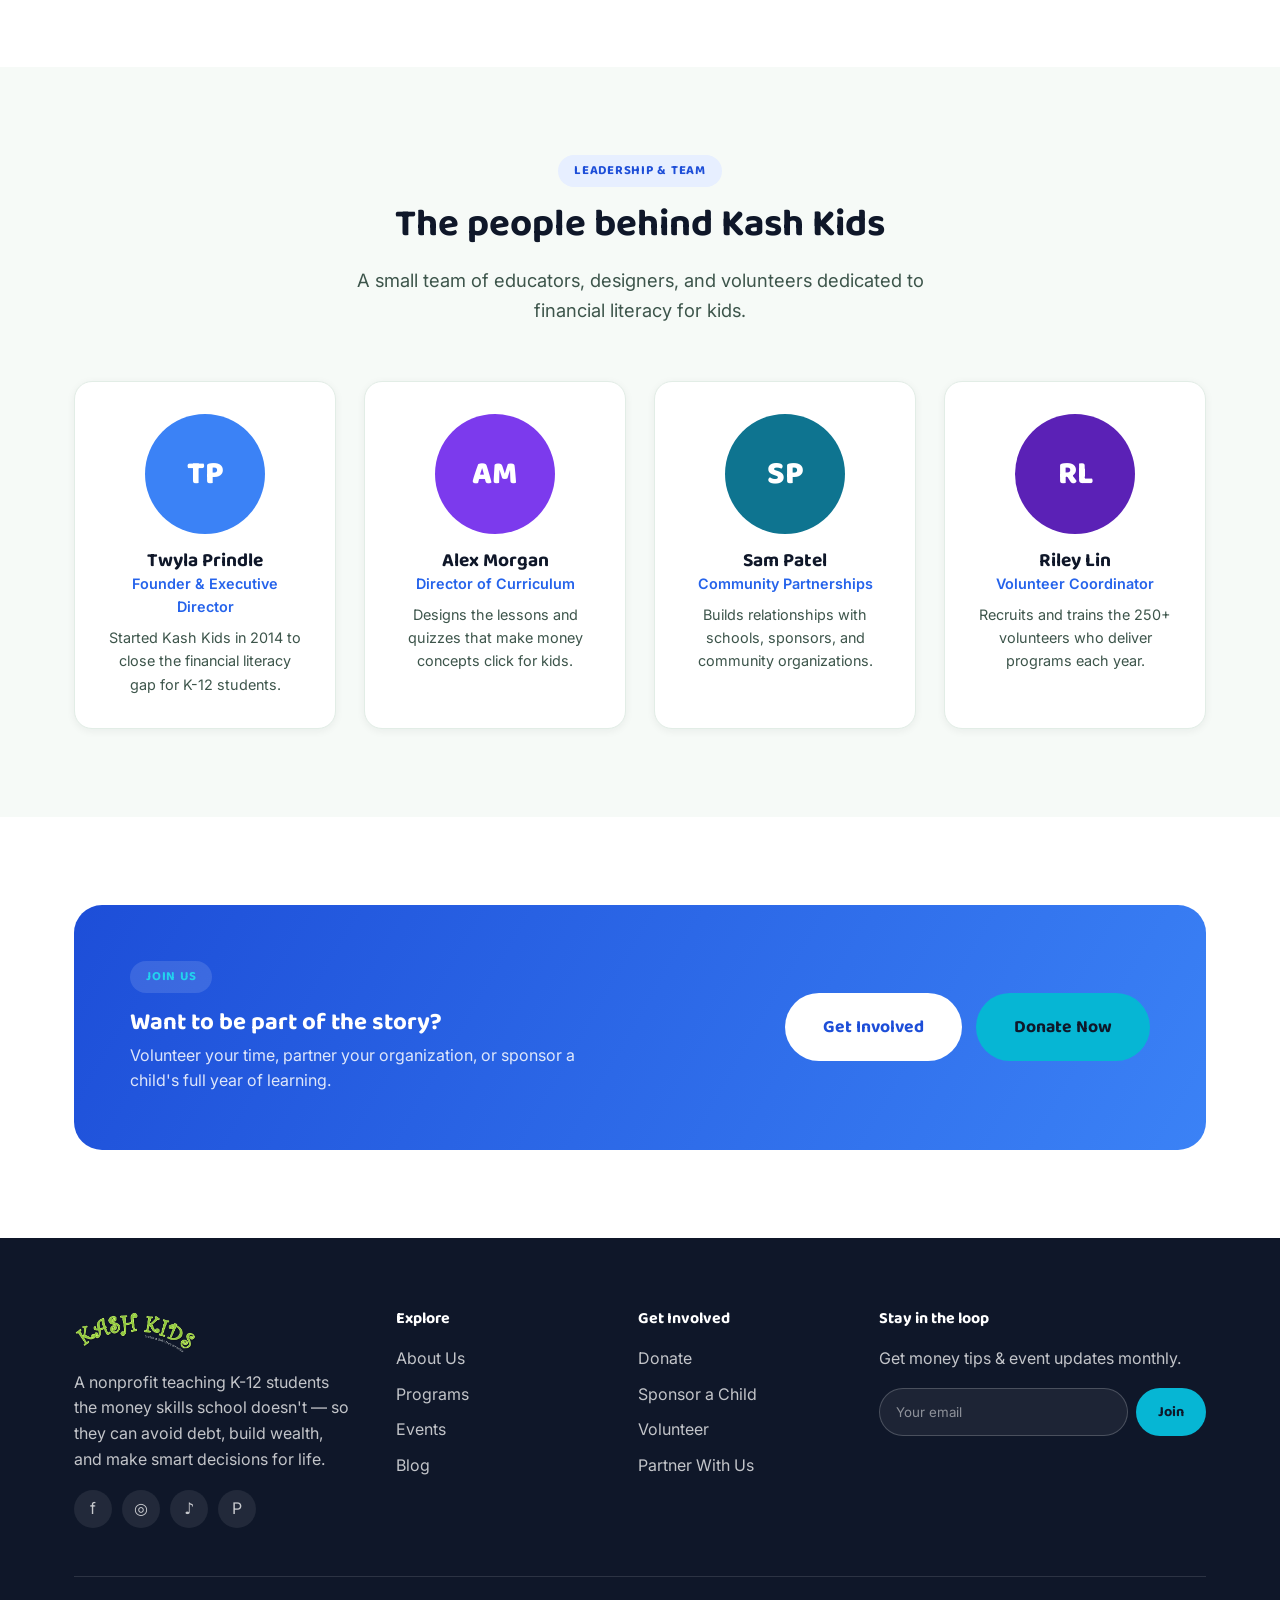
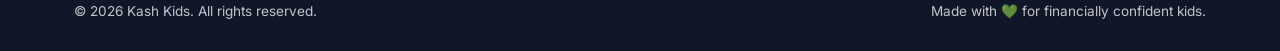
==== commit 9b58f6a1: "Re-theme site to a cool blue/violet/teal palette - Swap the warm green/coral/gold brand palette for " ====
--- a/about.html
+++ b/about.html
@@ -5,7 +5,7 @@
 <meta name="viewport" content="width=device-width, initial-scale=1.0">
 <title>About Us — Kash Kids</title>
 <meta name="description" content="Learn about Kash Kids' mission, story, and the team working to make every K-12 student financially confident.">
-<link rel="icon" href="data:image/svg+xml,<svg xmlns=%22http://www.w3.org/2000/svg%22 viewBox=%220 0 100 100%22><circle cx=%2250%22 cy=%2250%22 r=%2245%22 fill=%22%2312c47a%22/><text x=%2250%22 y=%2266%22 font-size=%2255%22 text-anchor=%22middle%22 fill=%22white%22 font-family=%22sans-serif%22>%24</text></svg>">
+<link rel="icon" href="data:image/svg+xml,<svg xmlns=%22http://www.w3.org/2000/svg%22 viewBox=%220 0 100 100%22><circle cx=%2250%22 cy=%2250%22 r=%2245%22 fill=%22%232563EB%22/><text x=%2250%22 y=%2266%22 font-size=%2255%22 text-anchor=%22middle%22 fill=%22white%22 font-family=%22sans-serif%22>%24</text></svg>">
 <link rel="preconnect" href="https://fonts.googleapis.com">
 <link href="https://fonts.googleapis.com/css2?family=Baloo+2:wght@500;700;800&family=Inter:wght@400;500;600;700&display=swap" rel="stylesheet">
 <link rel="stylesheet" href="css/style.css">
@@ -171,13 +171,13 @@
         <p style="font-size:.9rem;">Designs the lessons and quizzes that make money concepts click for kids.</p>
       </div>
       <div class="card team-card">
-        <div class="team-photo" style="background:#3f6ea5;">SP</div>
+        <div class="team-photo" style="background:#0e7490;">SP</div>
         <h3 style="margin-bottom:0;">Sam Patel</h3>
         <div class="team-role">Community Partnerships</div>
         <p style="font-size:.9rem;">Builds relationships with schools, sponsors, and community organizations.</p>
       </div>
       <div class="card team-card">
-        <div class="team-photo" style="background:#a06d00;">RL</div>
+        <div class="team-photo" style="background:#5b21b6;">RL</div>
         <h3 style="margin-bottom:0;">Riley Lin</h3>
         <div class="team-role">Volunteer Coordinator</div>
         <p style="font-size:.9rem;">Recruits and trains the 250+ volunteers who deliver programs each year.</p>
--- a/css/style.css
+++ b/css/style.css
@@ -3,22 +3,28 @@
    ========================================================================== */
 
 :root{
-  /* Brand palette — energetic, money/growth themed, youth-friendly */
-  --green-900:#0b3d2e;
-  --green-700:#0f6b4a;
-  --green-600:#128a5c;
-  --green-500:#1aa86f;
-  --green-400:#3ecf8e;
-  --green-100:#e4f8ee;
-
-  --navy-900:#0d1b2a;
-  --navy-700:#16324a;
-
-  --gold-500:#f5b301;
-  --gold-400:#ffc93c;
-
-  --coral-500:#ff6b57;
-  --coral-600:#f0472f;
+  /* Brand palette — cool-toned: electric blue, violet, cyan */
+  --green-900:#0b1440;
+  --green-700:#1d4ed8;
+  --green-600:#2563eb;
+  --green-500:#3b82f6;
+  --green-400:#60a5fa;
+  --green-100:#e7efff;
+
+  --navy-900:#0f1729;
+  --navy-700:#1e2a47;
+
+  --gold-500:#06b6d4;
+  --gold-400:#22d3ee;
+
+  --coral-500:#7c3aed;
+  --coral-600:#6d28d9;
+
+  /* Semantic — decoupled from brand so correct/wrong always read as green/red */
+  --success-500:#22c55e;
+  --success-100:#dcfce7;
+  --error-500:#ef4444;
+  --error-100:#fee2e2;
 
   --ink:#10241d;
   --ink-soft:#3d554b;
@@ -249,8 +255,8 @@
 .card p{color:var(--ink-soft);margin-bottom:0;}
 
 /* Value/feature cards with color variants */
-.card.c-gold .icon-badge{background:#fff3d6;color:#a06d00;}
-.card.c-coral .icon-badge{background:#ffe4e0;color:var(--coral-600);}
+.card.c-gold .icon-badge{background:#cffafe;color:#0e7490;}
+.card.c-coral .icon-badge{background:#f3e8ff;color:var(--coral-600);}
 .card.c-navy .icon-badge{background:#e6edf5;color:var(--navy-700);}
 
 /* Program cards */
@@ -266,8 +272,8 @@
 }
 .program-media.m1{background:linear-gradient(135deg,var(--green-600),var(--green-400));}
 .program-media.m2{background:linear-gradient(135deg,var(--coral-600),var(--coral-500));}
-.program-media.m3{background:linear-gradient(135deg,#20406b,#3f6ea5);}
-.program-media.m4{background:linear-gradient(135deg,#a06d00,var(--gold-500));}
+.program-media.m3{background:linear-gradient(135deg,#0e7490,#22d3ee);}
+.program-media.m4{background:linear-gradient(135deg,#5b21b6,#a78bfa);}
 .program-body{padding:26px;display:flex;flex-direction:column;gap:10px;flex:1;}
 .program-tag{
   align-self:flex-start;font-size:.75rem;font-weight:700;text-transform:uppercase;letter-spacing:.05em;
@@ -336,7 +342,7 @@
 
 /* ---------- Page hero (inner pages) ---------- */
 .page-hero{
-  background:linear-gradient(160deg,var(--navy-900), var(--green-800,#0f5738));
+  background:linear-gradient(160deg,var(--navy-900), var(--green-700));
   color:#fff;padding:64px 0 80px;text-align:center;position:relative;overflow:hidden;
 }
 .page-hero h1{color:#fff;font-size:clamp(2.2rem,4vw,3rem);}
@@ -386,7 +392,7 @@
 }
 .blob-panel.bp1{background:linear-gradient(135deg,var(--green-600),var(--green-400));}
 .blob-panel.bp2{background:linear-gradient(135deg,var(--coral-600),var(--coral-500));}
-.blob-panel.bp3{background:linear-gradient(135deg,#20406b,#3f6ea5);}
+.blob-panel.bp3{background:linear-gradient(135deg,#0e7490,#22d3ee);}
 
 /* ---------- Badges / pills ---------- */
 .pill-row{display:flex;flex-wrap:wrap;gap:10px;}
@@ -419,10 +425,10 @@
   width:28px;height:28px;border-radius:50%;background:#fff;border:1.5px solid var(--line);
   display:flex;align-items:center;justify-content:center;font-weight:700;font-size:.85rem;flex:none;
 }
-.quiz-option.correct{background:var(--green-100);border-color:var(--green-500);}
-.quiz-option.correct .letter{background:var(--green-500);color:#fff;border-color:var(--green-500);}
-.quiz-option.wrong{background:#ffe4e0;border-color:var(--coral-500);}
-.quiz-option.wrong .letter{background:var(--coral-500);color:#fff;border-color:var(--coral-500);}
+.quiz-option.correct{background:var(--success-100);border-color:var(--success-500);}
+.quiz-option.correct .letter{background:var(--success-500);color:#fff;border-color:var(--success-500);}
+.quiz-option.wrong{background:var(--error-100);border-color:var(--error-500);}
+.quiz-option.wrong .letter{background:var(--error-500);color:#fff;border-color:var(--error-500);}
 .quiz-option[disabled]{cursor:default;}
 .quiz-feedback{font-weight:600;margin-bottom:20px;display:none;}
 .quiz-feedback.show{display:block;}
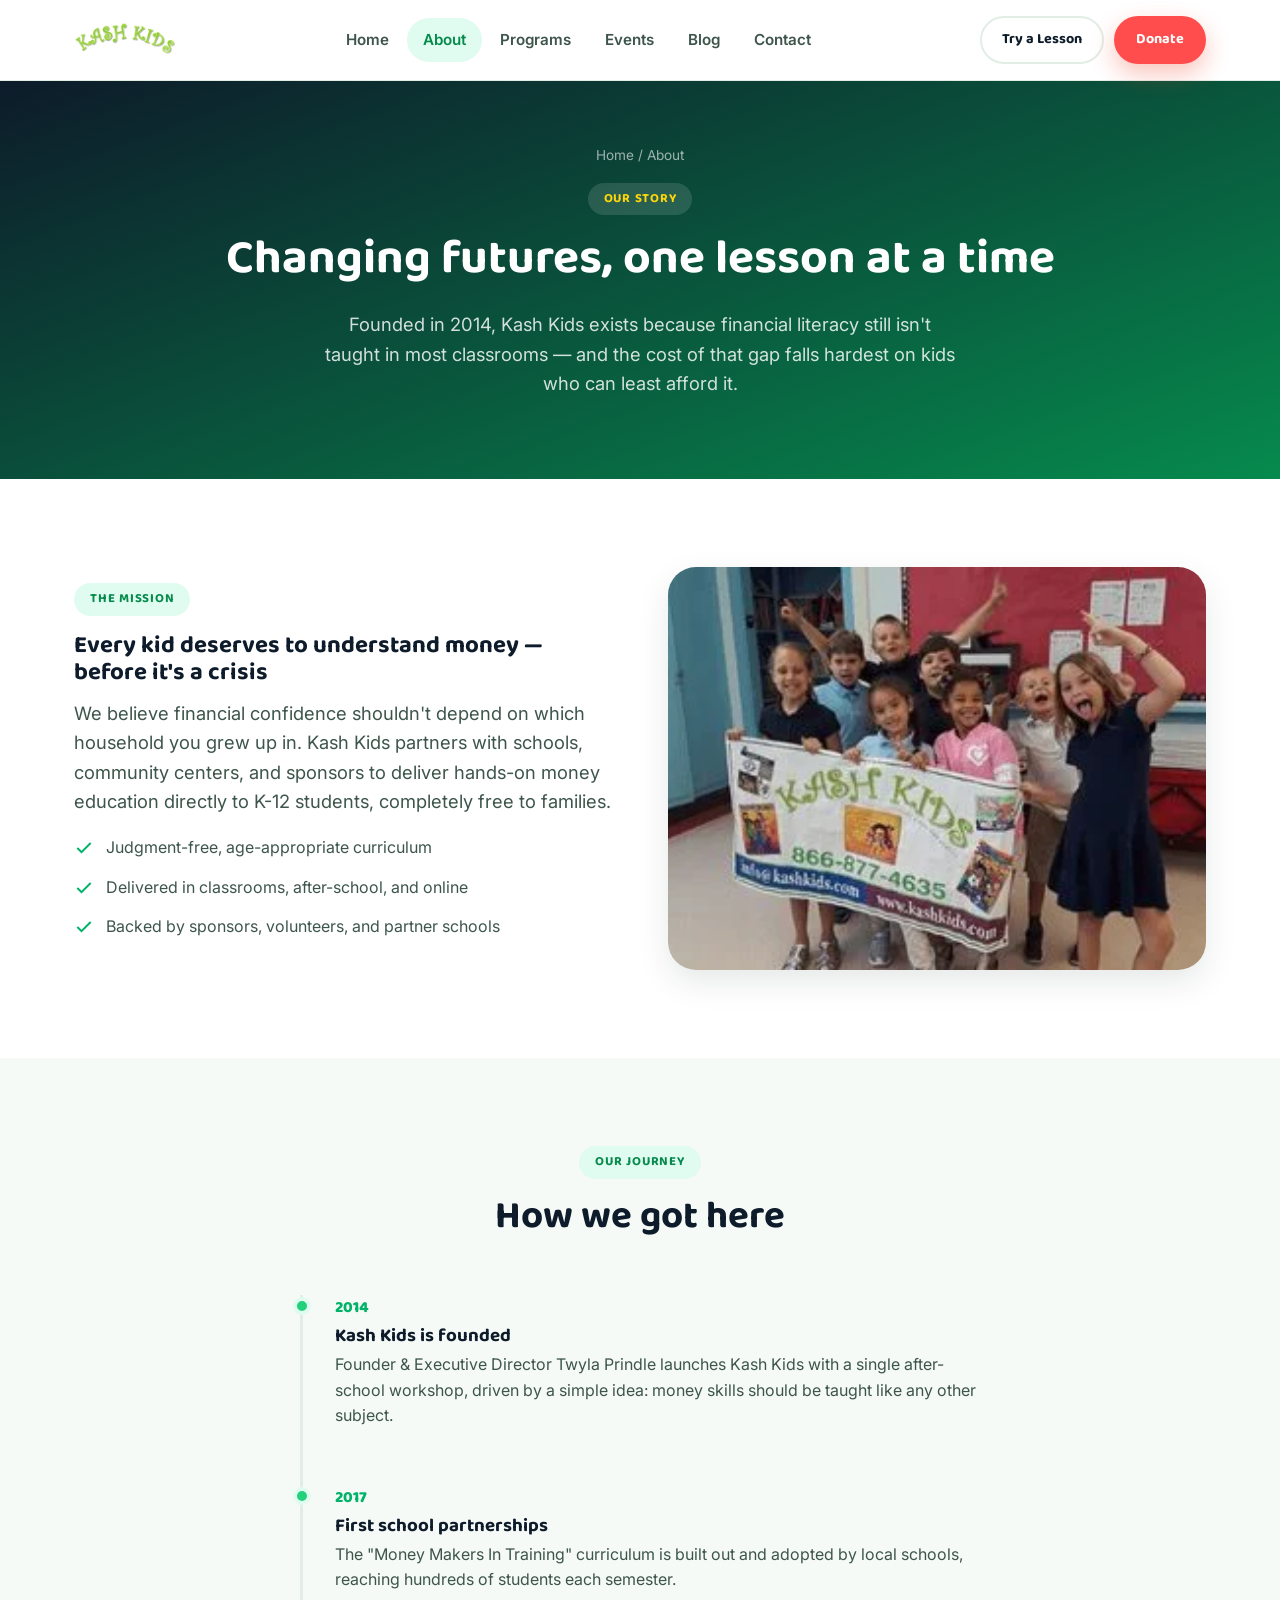
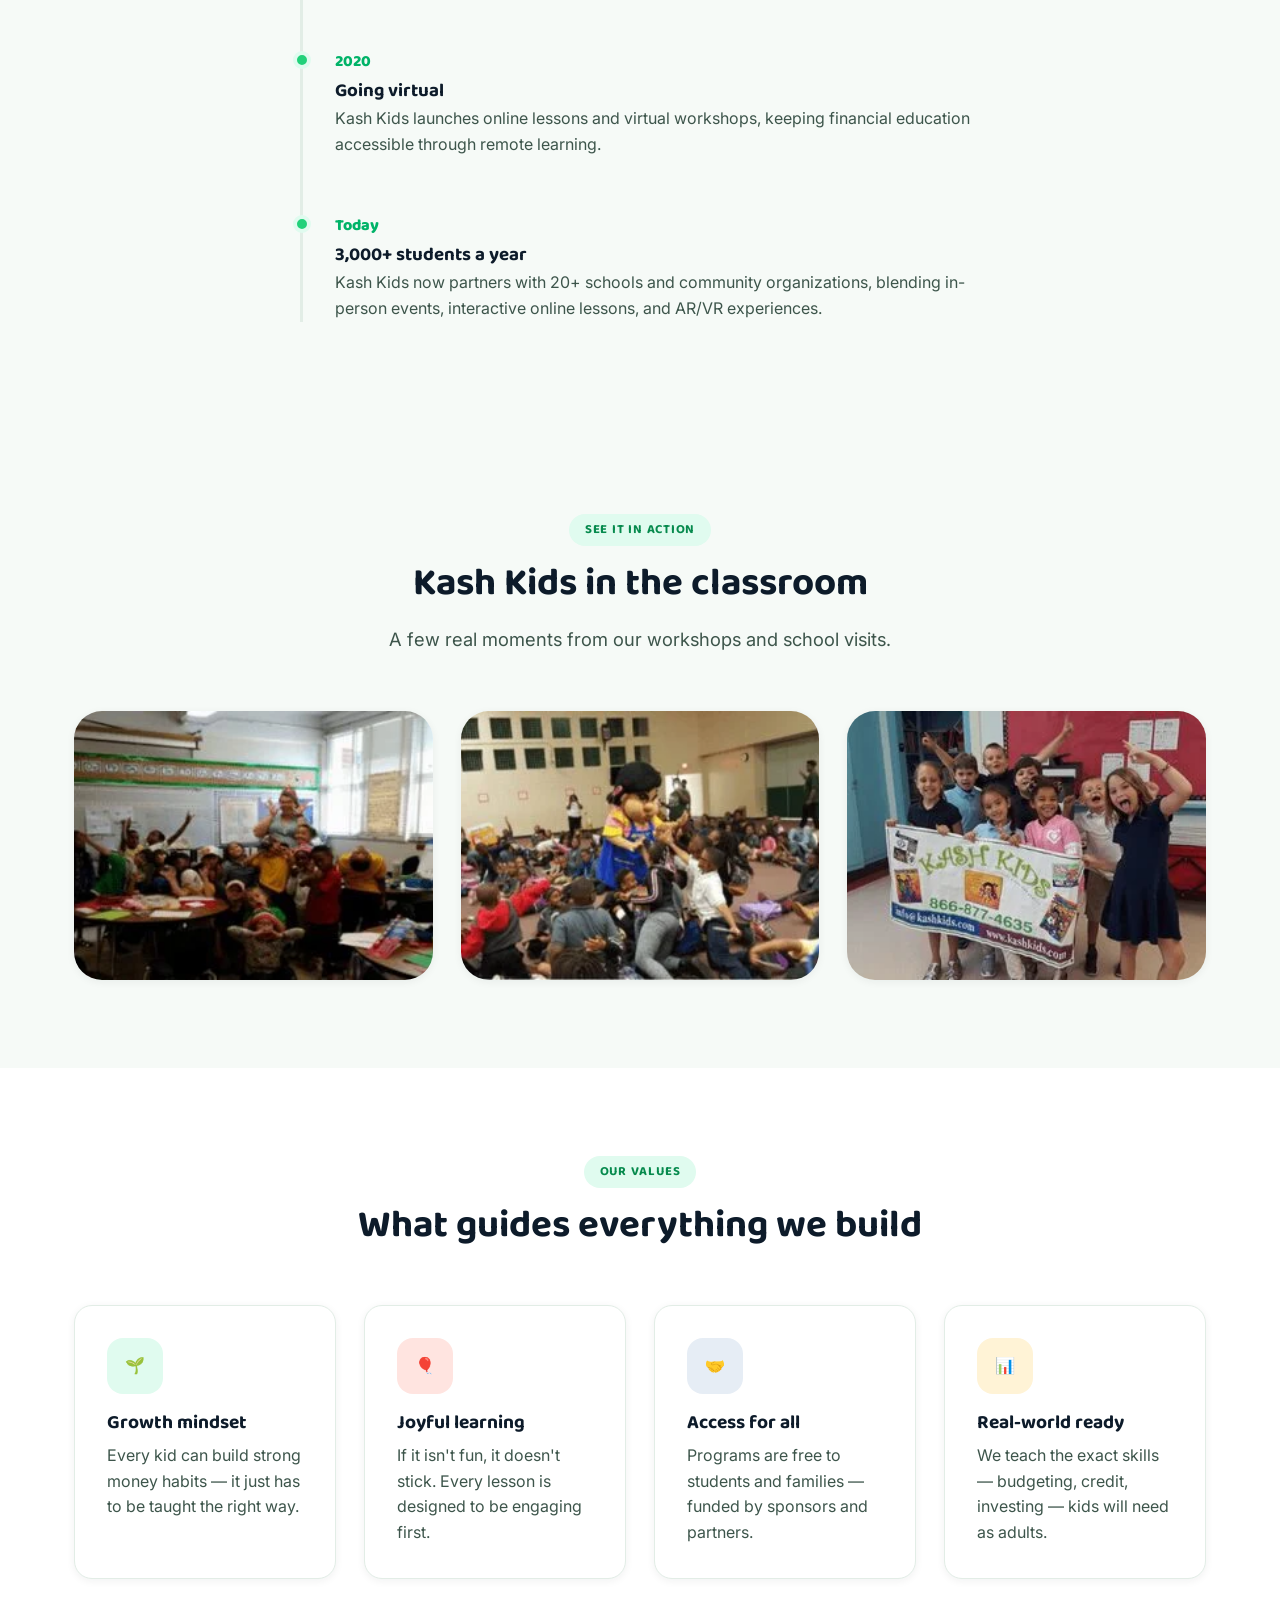
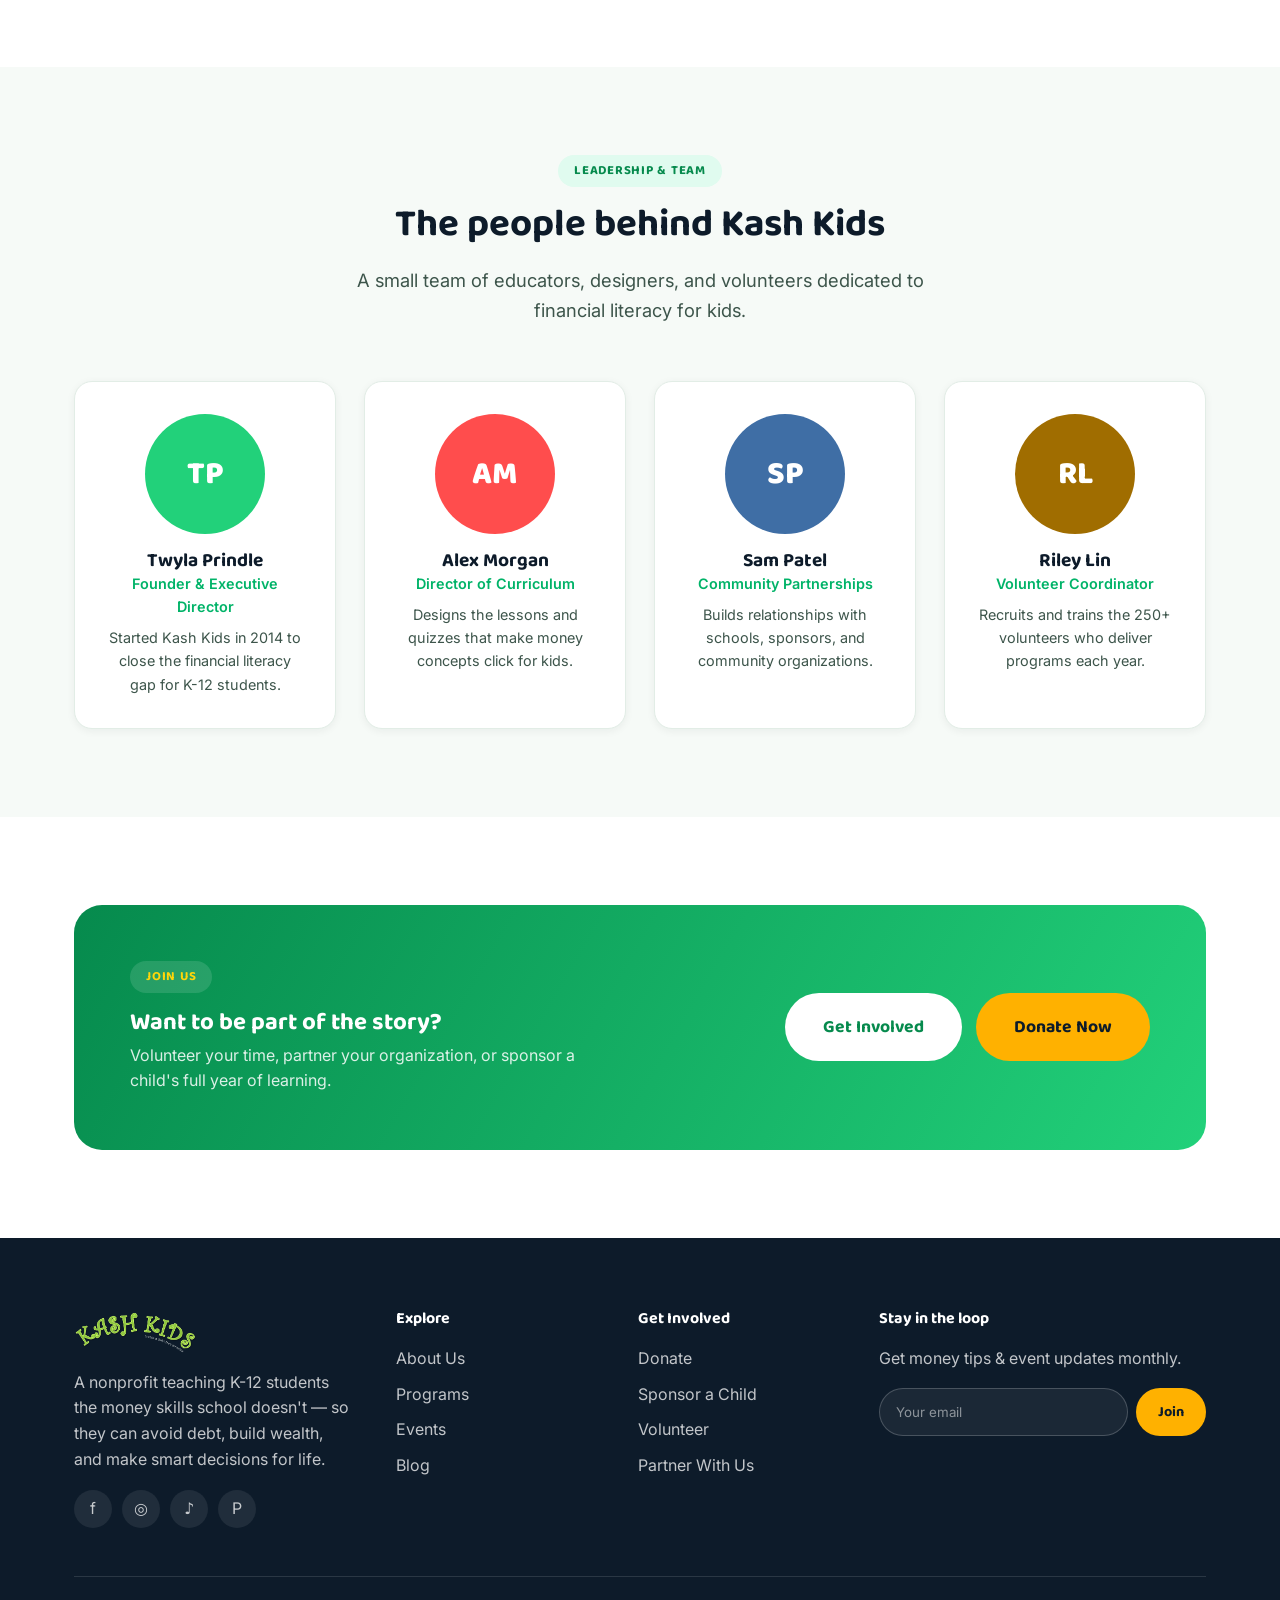
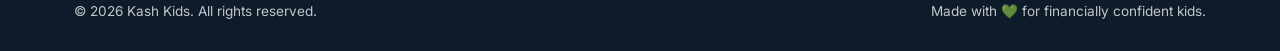
==== commit 617e001d: "Revert to green palette, but punchier and more energetic - Back to green as primary (was cool blue/v" ====
--- a/about.html
+++ b/about.html
@@ -5,7 +5,7 @@
 <meta name="viewport" content="width=device-width, initial-scale=1.0">
 <title>About Us — Kash Kids</title>
 <meta name="description" content="Learn about Kash Kids' mission, story, and the team working to make every K-12 student financially confident.">
-<link rel="icon" href="data:image/svg+xml,<svg xmlns=%22http://www.w3.org/2000/svg%22 viewBox=%220 0 100 100%22><circle cx=%2250%22 cy=%2250%22 r=%2245%22 fill=%22%232563EB%22/><text x=%2250%22 y=%2266%22 font-size=%2255%22 text-anchor=%22middle%22 fill=%22white%22 font-family=%22sans-serif%22>%24</text></svg>">
+<link rel="icon" href="data:image/svg+xml,<svg xmlns=%22http://www.w3.org/2000/svg%22 viewBox=%220 0 100 100%22><circle cx=%2250%22 cy=%2250%22 r=%2245%22 fill=%22%2300B368%22/><text x=%2250%22 y=%2266%22 font-size=%2255%22 text-anchor=%22middle%22 fill=%22white%22 font-family=%22sans-serif%22>%24</text></svg>">
 <link rel="preconnect" href="https://fonts.googleapis.com">
 <link href="https://fonts.googleapis.com/css2?family=Baloo+2:wght@500;700;800&family=Inter:wght@400;500;600;700&display=swap" rel="stylesheet">
 <link rel="stylesheet" href="css/style.css">
@@ -171,13 +171,13 @@
         <p style="font-size:.9rem;">Designs the lessons and quizzes that make money concepts click for kids.</p>
       </div>
       <div class="card team-card">
-        <div class="team-photo" style="background:#0e7490;">SP</div>
+        <div class="team-photo" style="background:#3f6ea5;">SP</div>
         <h3 style="margin-bottom:0;">Sam Patel</h3>
         <div class="team-role">Community Partnerships</div>
         <p style="font-size:.9rem;">Builds relationships with schools, sponsors, and community organizations.</p>
       </div>
       <div class="card team-card">
-        <div class="team-photo" style="background:#5b21b6;">RL</div>
+        <div class="team-photo" style="background:#a06d00;">RL</div>
         <h3 style="margin-bottom:0;">Riley Lin</h3>
         <div class="team-role">Volunteer Coordinator</div>
         <p style="font-size:.9rem;">Recruits and trains the 250+ volunteers who deliver programs each year.</p>
--- a/css/style.css
+++ b/css/style.css
@@ -3,22 +3,22 @@
    ========================================================================== */
 
 :root{
-  /* Brand palette — cool-toned: electric blue, violet, cyan */
-  --green-900:#0b1440;
-  --green-700:#1d4ed8;
-  --green-600:#2563eb;
-  --green-500:#3b82f6;
-  --green-400:#60a5fa;
-  --green-100:#e7efff;
-
-  --navy-900:#0f1729;
-  --navy-700:#1e2a47;
-
-  --gold-500:#06b6d4;
-  --gold-400:#22d3ee;
-
-  --coral-500:#7c3aed;
-  --coral-600:#6d28d9;
+  /* Brand palette — energetic, saturated green + punchy coral/gold */
+  --green-900:#063d1f;
+  --green-700:#068a4d;
+  --green-600:#00b368;
+  --green-500:#22d17a;
+  --green-400:#5cf0a3;
+  --green-100:#e0fbef;
+
+  --navy-900:#0d1b2a;
+  --navy-700:#16324a;
+
+  --gold-500:#ffb100;
+  --gold-400:#ffd60a;
+
+  --coral-500:#ff4d4d;
+  --coral-600:#e6303f;
 
   /* Semantic — decoupled from brand so correct/wrong always read as green/red */
   --success-500:#22c55e;
@@ -255,8 +255,8 @@
 .card p{color:var(--ink-soft);margin-bottom:0;}
 
 /* Value/feature cards with color variants */
-.card.c-gold .icon-badge{background:#cffafe;color:#0e7490;}
-.card.c-coral .icon-badge{background:#f3e8ff;color:var(--coral-600);}
+.card.c-gold .icon-badge{background:#fff3d6;color:#a06d00;}
+.card.c-coral .icon-badge{background:#ffe4e0;color:var(--coral-600);}
 .card.c-navy .icon-badge{background:#e6edf5;color:var(--navy-700);}
 
 /* Program cards */
@@ -272,8 +272,8 @@
 }
 .program-media.m1{background:linear-gradient(135deg,var(--green-600),var(--green-400));}
 .program-media.m2{background:linear-gradient(135deg,var(--coral-600),var(--coral-500));}
-.program-media.m3{background:linear-gradient(135deg,#0e7490,#22d3ee);}
-.program-media.m4{background:linear-gradient(135deg,#5b21b6,#a78bfa);}
+.program-media.m3{background:linear-gradient(135deg,#20406b,#3f6ea5);}
+.program-media.m4{background:linear-gradient(135deg,#a06d00,var(--gold-500));}
 .program-body{padding:26px;display:flex;flex-direction:column;gap:10px;flex:1;}
 .program-tag{
   align-self:flex-start;font-size:.75rem;font-weight:700;text-transform:uppercase;letter-spacing:.05em;
@@ -392,7 +392,7 @@
 }
 .blob-panel.bp1{background:linear-gradient(135deg,var(--green-600),var(--green-400));}
 .blob-panel.bp2{background:linear-gradient(135deg,var(--coral-600),var(--coral-500));}
-.blob-panel.bp3{background:linear-gradient(135deg,#0e7490,#22d3ee);}
+.blob-panel.bp3{background:linear-gradient(135deg,#20406b,#3f6ea5);}
 
 /* ---------- Badges / pills ---------- */
 .pill-row{display:flex;flex-wrap:wrap;gap:10px;}
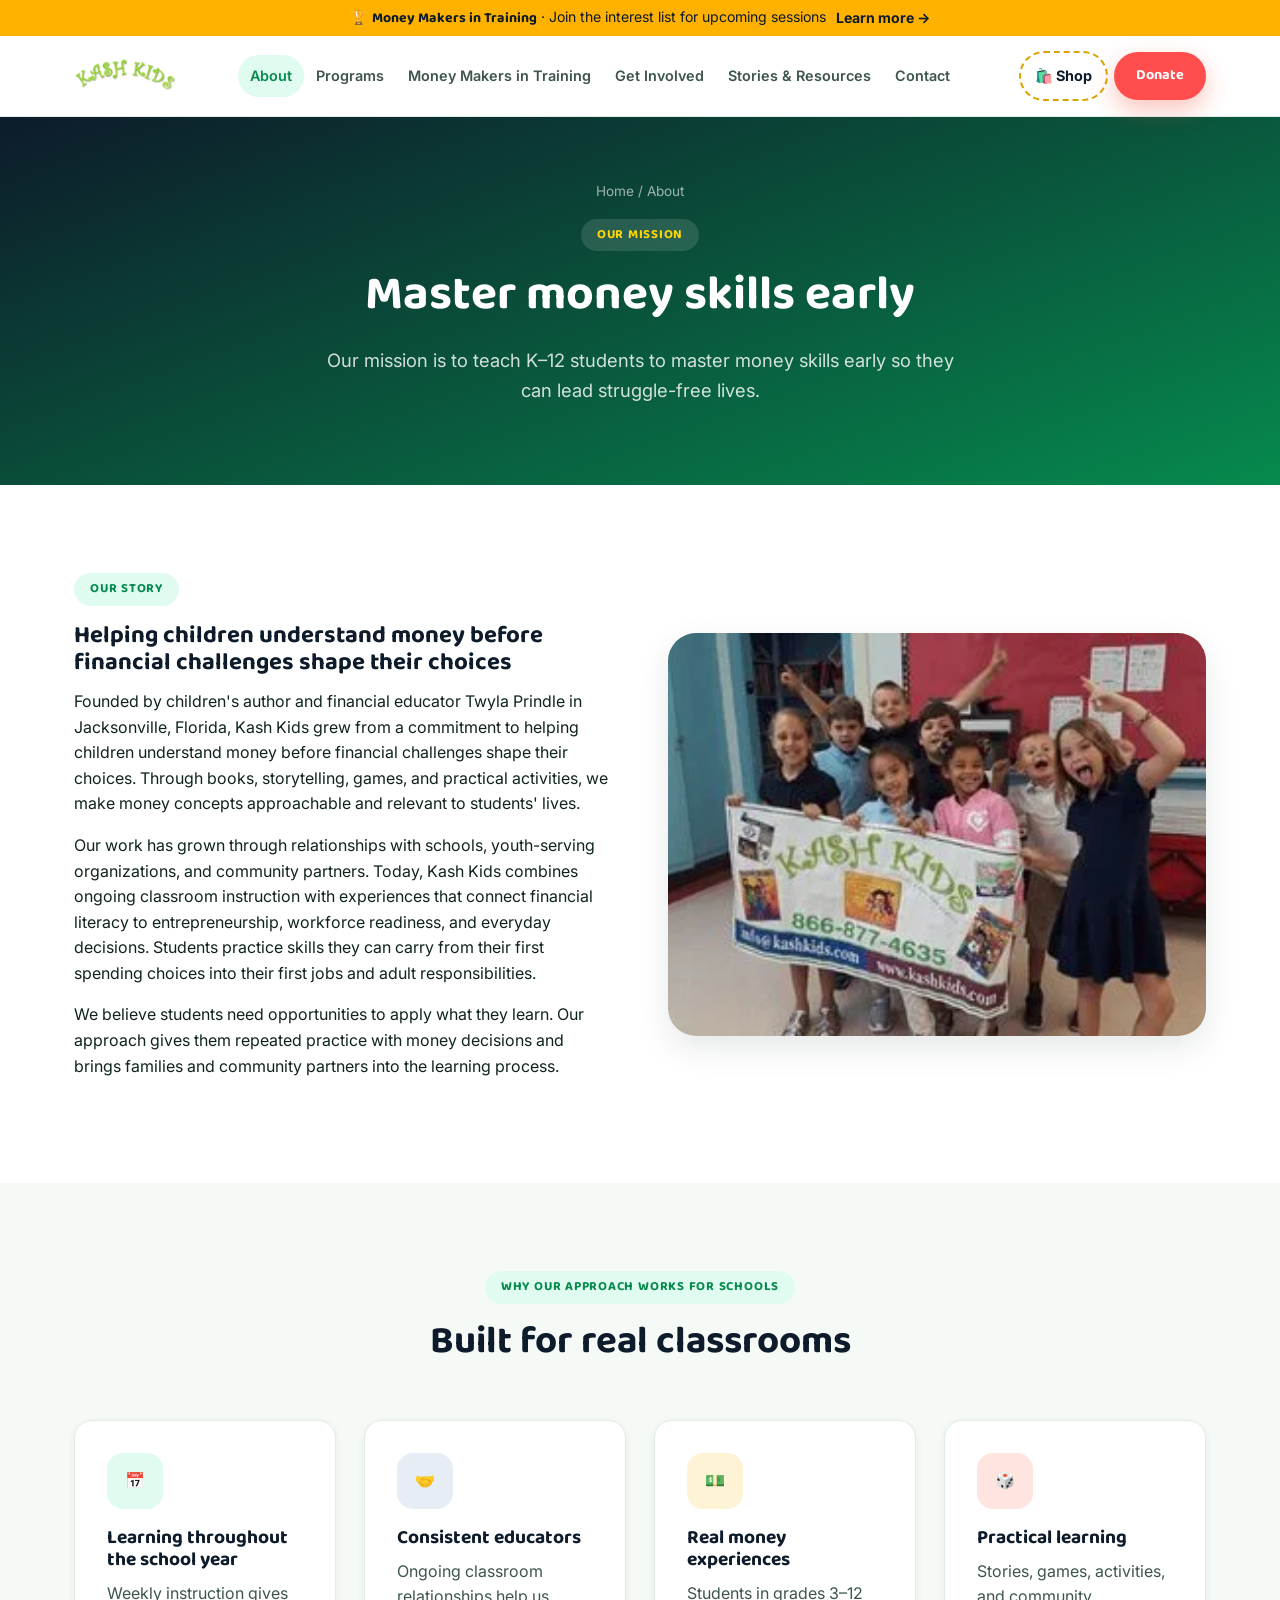
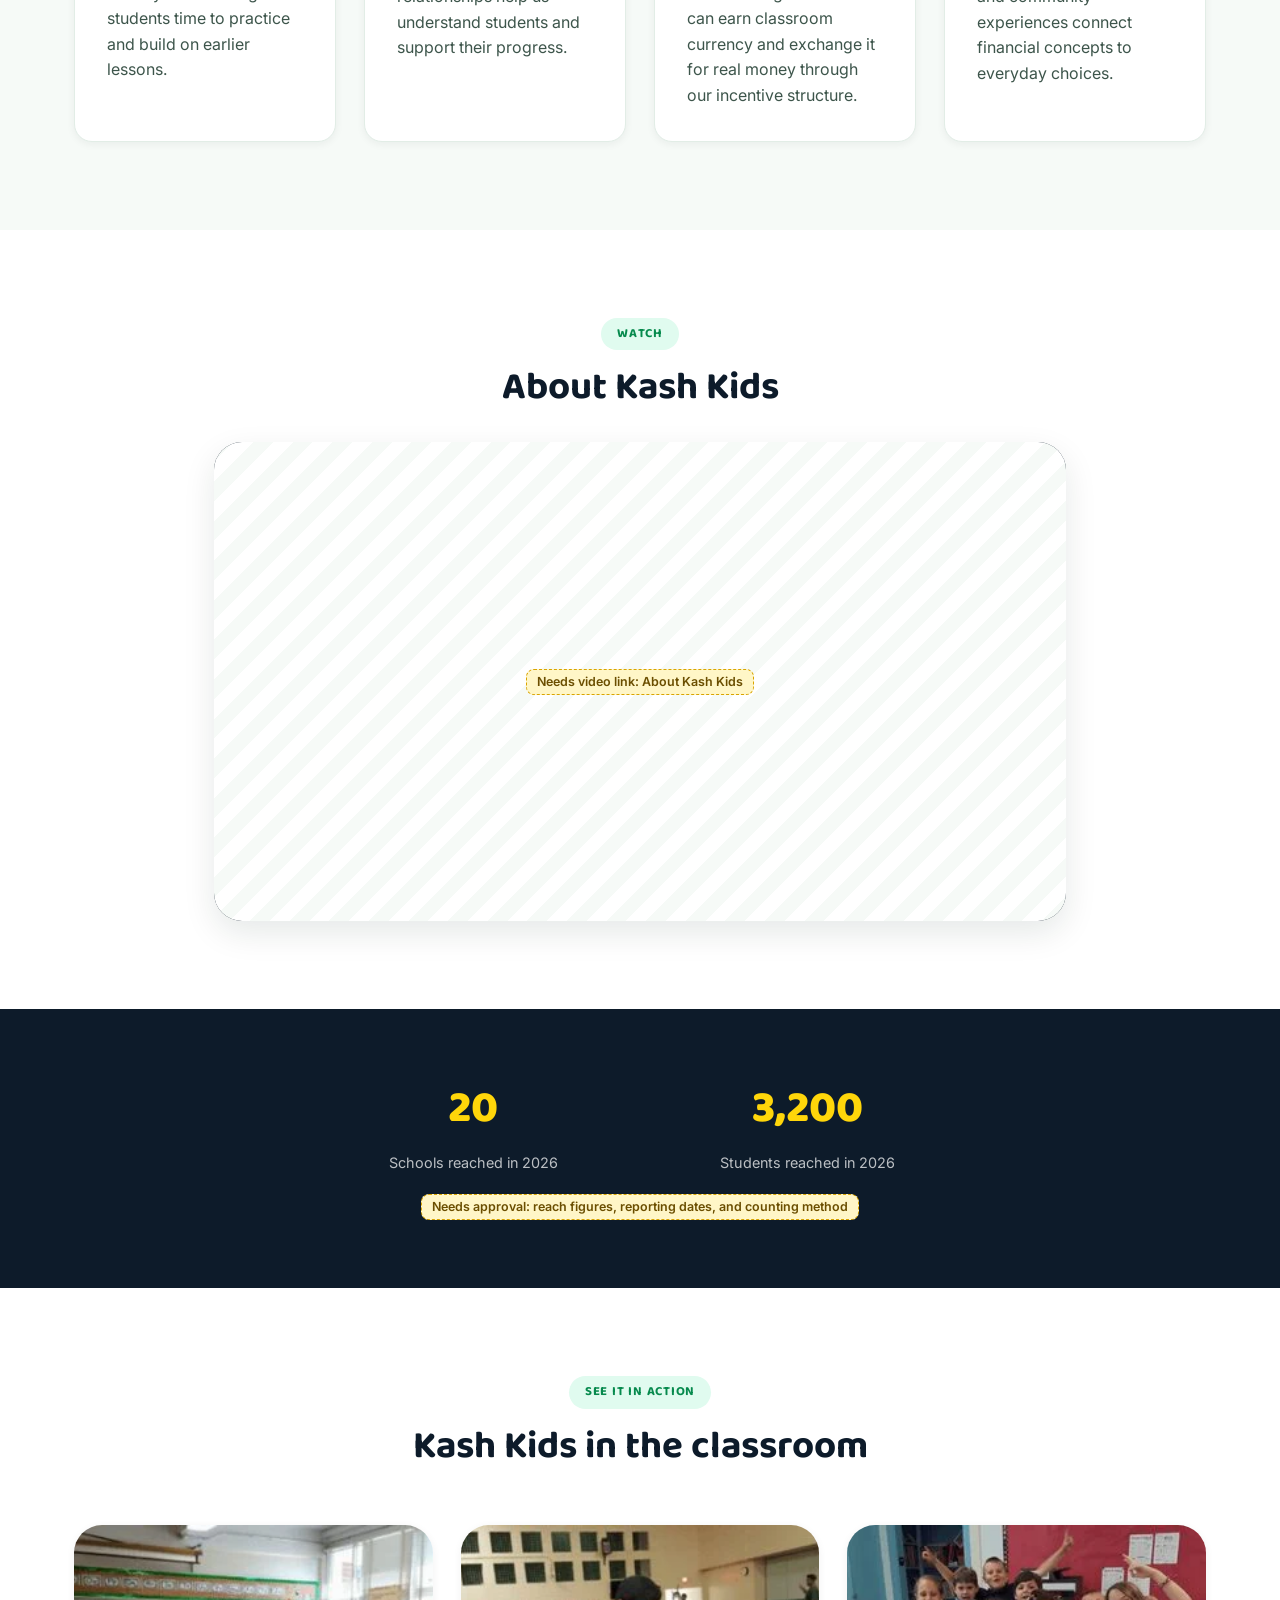
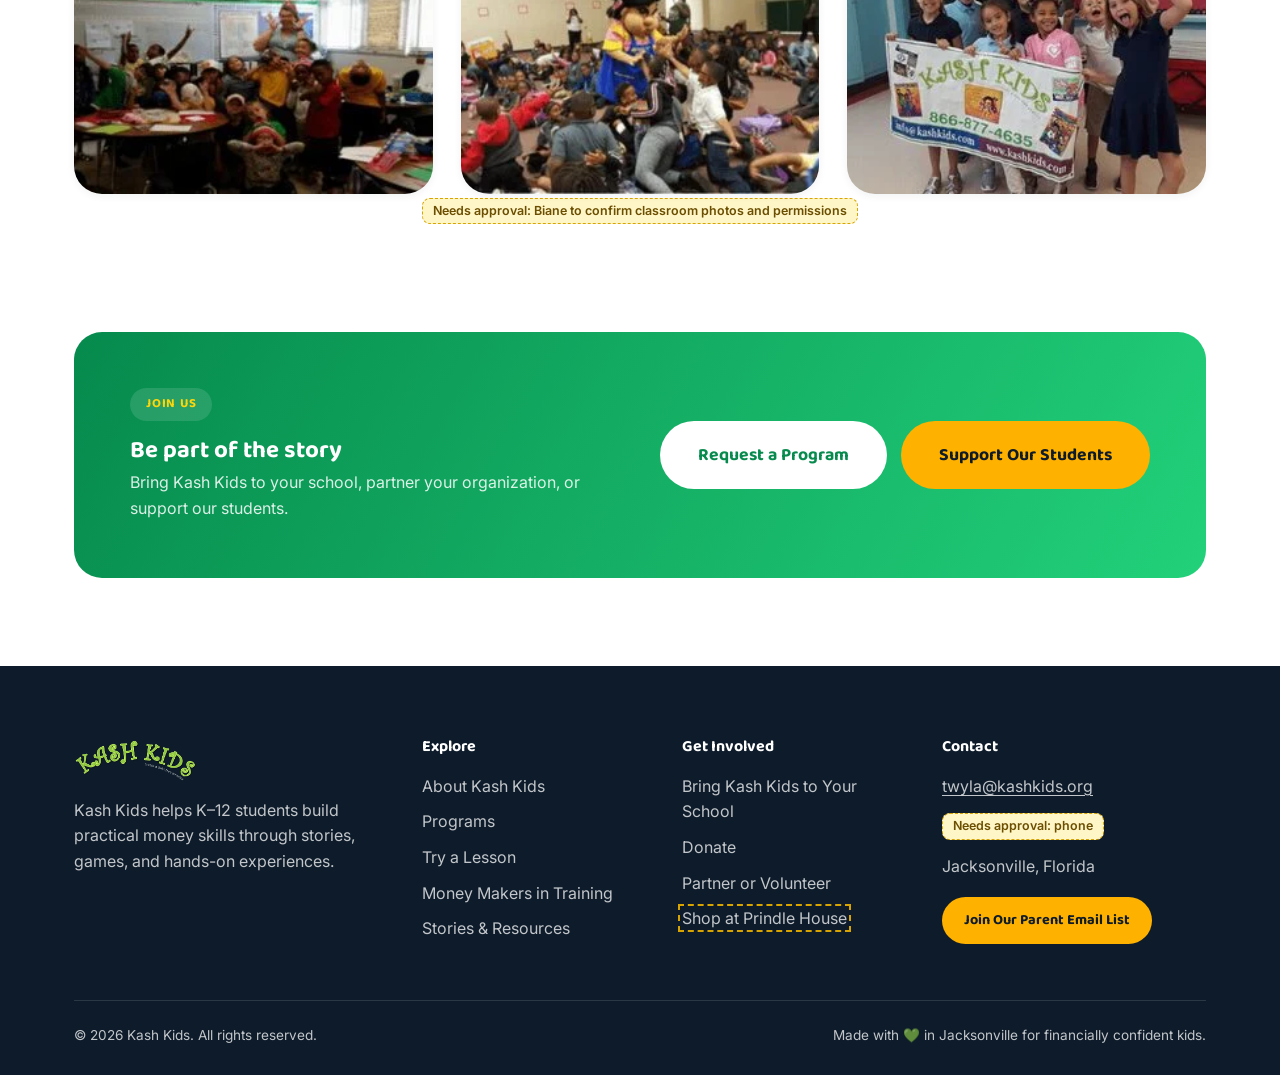
==== commit 8b79d68c: "Apply Oct 14 handoff: new nav, Money Makers in Training, Needs & Wants lesson - Replace placeholder " ====
--- a/about.html
+++ b/about.html
@@ -3,8 +3,8 @@
 <head>
 <meta charset="UTF-8">
 <meta name="viewport" content="width=device-width, initial-scale=1.0">
-<title>About Us — Kash Kids</title>
-<meta name="description" content="Learn about Kash Kids' mission, story, and the team working to make every K-12 student financially confident.">
+<title>About — Kash Kids</title>
+<meta name="description" content="Kash Kids teaches K–12 students to master money skills early. Founded in Jacksonville, Florida by children's author and financial educator Twyla Prindle.">
 <link rel="icon" href="data:image/svg+xml,<svg xmlns=%22http://www.w3.org/2000/svg%22 viewBox=%220 0 100 100%22><circle cx=%2250%22 cy=%2250%22 r=%2245%22 fill=%22%2300B368%22/><text x=%2250%22 y=%2266%22 font-size=%2255%22 text-anchor=%22middle%22 fill=%22white%22 font-family=%22sans-serif%22>%24</text></svg>">
 <link rel="preconnect" href="https://fonts.googleapis.com">
 <link href="https://fonts.googleapis.com/css2?family=Baloo+2:wght@500;700;800&family=Inter:wght@400;500;600;700&display=swap" rel="stylesheet">
@@ -14,44 +14,49 @@
 <a class="skip-link" href="#main">Skip to content</a>
 
 <header class="site-header">
-  <div class="container">
-    <a href="index.html" class="brand"><img src="assets/logo.webp" alt="Kash Kids" class="logo-img"></a>
+  <a class="mmit-bar" href="money-makers.html#register">
+    <span>🏆 <b>Money Makers in Training</b><span class="mmit-bar-long"> · <span data-mmit-label>Register your school or join the interest list</span></span></span>
+    <span class="mmit-bar-go"><span data-mmit-cta data-open-text="Register Your School" data-closed-text="Learn more">Learn more</span> →</span>
+  </a>
+  <div class="container">
+    <a href="index.html" class="brand"><img src="assets/logo.webp" alt="Kash Kids home" class="logo-img"></a>
     <nav class="nav-desktop" aria-label="Primary">
-      <a href="index.html">Home</a>
       <a href="about.html">About</a>
       <a href="programs.html">Programs</a>
-      <a href="events.html">Events</a>
-      <a href="blog.html">Blog</a>
+      <a href="money-makers.html">Money Makers in Training</a>
+      <a href="get-involved.html">Get Involved</a>
+      <a href="resources.html">Stories &amp; Resources</a>
       <a href="contact.html">Contact</a>
     </nav>
     <div class="header-cta">
-      <a href="lesson.html" class="btn btn-ghost btn-sm">Try a Lesson</a>
+      <a data-link="prindleHouse" class="nav-shop">🛍️ Shop</a>
       <a href="donate.html" class="btn btn-primary btn-sm">Donate</a>
     </div>
-    <button class="nav-toggle" aria-label="Toggle menu" aria-expanded="false"><span></span><span></span><span></span></button>
-  </div>
-  <div class="mobile-nav">
-    <a href="index.html">Home</a>
-    <a href="about.html">About</a>
-    <a href="programs.html">Programs</a>
-    <a href="events.html">Events</a>
-    <a href="blog.html">Blog</a>
-    <a href="contact.html">Contact</a>
-    <div class="header-cta">
-      <a href="lesson.html" class="btn btn-ghost">Try a Lesson</a>
-      <a href="donate.html" class="btn btn-primary">Donate</a>
-    </div>
+    <button class="nav-toggle" aria-label="Open menu" aria-expanded="false" aria-controls="mobile-nav"><span></span><span></span><span></span></button>
   </div>
 </header>
+<nav class="mobile-nav" id="mobile-nav" aria-label="Mobile">
+  <a href="about.html">About</a>
+  <a href="programs.html">Programs</a>
+  <a href="money-makers.html">Money Makers in Training</a>
+  <a href="get-involved.html">Get Involved</a>
+  <a href="resources.html">Stories &amp; Resources</a>
+  <a href="contact.html">Contact</a>
+  <a href="lesson.html">Try a Lesson</a>
+  <div class="header-cta">
+    <a data-link="prindleHouse" class="btn btn-ghost">Shop at Prindle House</a>
+    <a href="donate.html" class="btn btn-primary">Donate</a>
+  </div>
+</nav>
 
 <main id="main">
 
 <section class="page-hero">
   <div class="container">
     <div class="breadcrumb"><a href="index.html">Home</a> / About</div>
-    <span class="eyebrow on-dark">Our story</span>
-    <h1>Changing futures, one lesson at a time</h1>
-    <p class="lede">Founded in 2014, Kash Kids exists because financial literacy still isn't taught in most classrooms — and the cost of that gap falls hardest on kids who can least afford it.</p>
+    <span class="eyebrow on-dark">Our mission</span>
+    <h1>Master money skills early</h1>
+    <p class="lede">Our mission is to teach K–12 students to master money skills early so they can lead struggle-free lives.</p>
   </div>
 </section>
 
@@ -59,14 +64,11 @@
   <div class="container">
     <div class="split reveal">
       <div>
-        <span class="eyebrow">The mission</span>
-        <h2>Every kid deserves to understand money — before it's a crisis</h2>
-        <p class="lede" style="max-width:100%;">We believe financial confidence shouldn't depend on which household you grew up in. Kash Kids partners with schools, community centers, and sponsors to deliver hands-on money education directly to K-12 students, completely free to families.</p>
-        <ul class="check-list">
-          <li><svg width="20" height="20" viewBox="0 0 24 24" fill="none" stroke="currentColor" stroke-width="2.4"><path d="M20 6L9 17l-5-5"/></svg> Judgment-free, age-appropriate curriculum</li>
-          <li><svg width="20" height="20" viewBox="0 0 24 24" fill="none" stroke="currentColor" stroke-width="2.4"><path d="M20 6L9 17l-5-5"/></svg> Delivered in classrooms, after-school, and online</li>
-          <li><svg width="20" height="20" viewBox="0 0 24 24" fill="none" stroke="currentColor" stroke-width="2.4"><path d="M20 6L9 17l-5-5"/></svg> Backed by sponsors, volunteers, and partner schools</li>
-        </ul>
+        <span class="eyebrow">Our story</span>
+        <h2>Helping children understand money before financial challenges shape their choices</h2>
+        <p>Founded by children's author and financial educator Twyla Prindle in Jacksonville, Florida, Kash Kids grew from a commitment to helping children understand money before financial challenges shape their choices. Through books, storytelling, games, and practical activities, we make money concepts approachable and relevant to students' lives.</p>
+        <p>Our work has grown through relationships with schools, youth-serving organizations, and community partners. Today, Kash Kids combines ongoing classroom instruction with experiences that connect financial literacy to entrepreneurship, workforce readiness, and everyday decisions. Students practice skills they can carry from their first spending choices into their first jobs and adult responsibilities.</p>
+        <p>We believe students need opportunities to apply what they learn. Our approach gives them repeated practice with money decisions and brings families and community partners into the learning process.</p>
       </div>
       <div class="split-art"><img src="assets/photos/classroom-banner-group.webp" alt="Kash Kids students holding a Kash Kids banner"></div>
     </div>
@@ -76,127 +78,86 @@
 <section class="section-pad" style="background:var(--paper-soft)">
   <div class="container">
     <div class="section-head reveal">
-      <span class="eyebrow">Our journey</span>
-      <h2>How we got here</h2>
-    </div>
-    <div class="timeline reveal" style="max-width:680px;margin:0 auto;">
-      <div class="timeline-item">
-        <div class="year">2014</div>
-        <h3 style="margin:6px 0 4px;">Kash Kids is founded</h3>
-        <p style="color:var(--ink-soft);">Founder &amp; Executive Director Twyla Prindle launches Kash Kids with a single after-school workshop, driven by a simple idea: money skills should be taught like any other subject.</p>
-      </div>
-      <div class="timeline-item">
-        <div class="year">2017</div>
-        <h3 style="margin:6px 0 4px;">First school partnerships</h3>
-        <p style="color:var(--ink-soft);">The "Money Makers In Training" curriculum is built out and adopted by local schools, reaching hundreds of students each semester.</p>
-      </div>
-      <div class="timeline-item">
-        <div class="year">2020</div>
-        <h3 style="margin:6px 0 4px;">Going virtual</h3>
-        <p style="color:var(--ink-soft);">Kash Kids launches online lessons and virtual workshops, keeping financial education accessible through remote learning.</p>
-      </div>
-      <div class="timeline-item">
-        <div class="year">Today</div>
-        <h3 style="margin:6px 0 4px;">3,000+ students a year</h3>
-        <p style="color:var(--ink-soft);">Kash Kids now partners with 20+ schools and community organizations, blending in-person events, interactive online lessons, and AR/VR experiences.</p>
-      </div>
-    </div>
-  </div>
-</section>
-
-<section class="section-pad" style="background:var(--paper-soft)">
+      <span class="eyebrow">Why our approach works for schools</span>
+      <h2>Built for real classrooms</h2>
+    </div>
+    <div class="grid grid-4 reveal-stagger">
+      <div class="card">
+        <div class="icon-badge">📅</div>
+        <h3>Learning throughout the school year</h3>
+        <p>Weekly instruction gives students time to practice and build on earlier lessons.</p>
+      </div>
+      <div class="card c-navy">
+        <div class="icon-badge">🤝</div>
+        <h3>Consistent educators</h3>
+        <p>Ongoing classroom relationships help us understand students and support their progress.</p>
+      </div>
+      <div class="card c-gold">
+        <div class="icon-badge">💵</div>
+        <h3>Real money experiences</h3>
+        <p>Students in grades 3–12 can earn classroom currency and exchange it for real money through our incentive structure.</p>
+      </div>
+      <div class="card c-coral">
+        <div class="icon-badge">🎲</div>
+        <h3>Practical learning</h3>
+        <p>Stories, games, activities, and community experiences connect financial concepts to everyday choices.</p>
+      </div>
+    </div>
+  </div>
+</section>
+
+<section class="section-pad" data-video-block>
+  <div class="container" style="max-width:900px;">
+    <div class="section-head reveal" style="margin-bottom:32px;">
+      <span class="eyebrow">Watch</span>
+      <h2>About Kash Kids</h2>
+    </div>
+    <div class="video reveal" data-video="about" data-title="About Kash Kids"></div>
+  </div>
+</section>
+
+<section class="stats-band">
+  <div class="container">
+    <div class="grid" style="grid-template-columns:repeat(2,1fr);max-width:640px;margin:0 auto;">
+      <div>
+        <div class="stat-num">20</div>
+        <div class="stat-label">Schools reached in 2026</div>
+      </div>
+      <div>
+        <div class="stat-num">3,200</div>
+        <div class="stat-label">Students reached in 2026</div>
+      </div>
+    </div>
+    <p class="text-center" style="margin:16px 0 0;"><span class="pending">Needs approval: reach figures, reporting dates, and counting method</span></p>
+  </div>
+</section>
+
+<section class="section-pad">
   <div class="container">
     <div class="section-head reveal">
       <span class="eyebrow">See it in action</span>
       <h2>Kash Kids in the classroom</h2>
-      <p class="lede center-col">A few real moments from our workshops and school visits.</p>
     </div>
     <div class="grid grid-3 reveal-stagger">
       <div class="photo-card"><img src="assets/photos/classroom-lesson.webp" alt="Students raising their hands during a Kash Kids lesson"></div>
       <div class="photo-card"><img src="assets/photos/classroom-assembly.webp" alt="Kash Kids mascot with students at a school assembly"></div>
       <div class="photo-card"><img src="assets/photos/classroom-banner-group.webp" alt="Students holding a Kash Kids banner"></div>
     </div>
-  </div>
-</section>
-
-<section class="section-pad">
-  <div class="container">
-    <div class="section-head reveal">
-      <span class="eyebrow">Our values</span>
-      <h2>What guides everything we build</h2>
-    </div>
-    <div class="grid grid-4 reveal-stagger">
-      <div class="card">
-        <div class="icon-badge">🌱</div>
-        <h3>Growth mindset</h3>
-        <p>Every kid can build strong money habits — it just has to be taught the right way.</p>
-      </div>
-      <div class="card c-coral">
-        <div class="icon-badge">🎈</div>
-        <h3>Joyful learning</h3>
-        <p>If it isn't fun, it doesn't stick. Every lesson is designed to be engaging first.</p>
-      </div>
-      <div class="card c-navy">
-        <div class="icon-badge">🤝</div>
-        <h3>Access for all</h3>
-        <p>Programs are free to students and families — funded by sponsors and partners.</p>
-      </div>
-      <div class="card c-gold">
-        <div class="icon-badge">📊</div>
-        <h3>Real-world ready</h3>
-        <p>We teach the exact skills — budgeting, credit, investing — kids will need as adults.</p>
-      </div>
-    </div>
-  </div>
-</section>
-
-<section class="section-pad" style="background:var(--paper-soft)">
-  <div class="container">
-    <div class="section-head reveal">
-      <span class="eyebrow">Leadership &amp; team</span>
-      <h2>The people behind Kash Kids</h2>
-      <p class="lede center-col">A small team of educators, designers, and volunteers dedicated to financial literacy for kids.</p>
-    </div>
-    <div class="grid grid-4 reveal-stagger">
-      <div class="card team-card">
-        <div class="team-photo" style="background:var(--green-500);">TP</div>
-        <h3 style="margin-bottom:0;">Twyla Prindle</h3>
-        <div class="team-role">Founder &amp; Executive Director</div>
-        <p style="font-size:.9rem;">Started Kash Kids in 2014 to close the financial literacy gap for K-12 students.</p>
-      </div>
-      <div class="card team-card">
-        <div class="team-photo" style="background:var(--coral-500);">AM</div>
-        <h3 style="margin-bottom:0;">Alex Morgan</h3>
-        <div class="team-role">Director of Curriculum</div>
-        <p style="font-size:.9rem;">Designs the lessons and quizzes that make money concepts click for kids.</p>
-      </div>
-      <div class="card team-card">
-        <div class="team-photo" style="background:#3f6ea5;">SP</div>
-        <h3 style="margin-bottom:0;">Sam Patel</h3>
-        <div class="team-role">Community Partnerships</div>
-        <p style="font-size:.9rem;">Builds relationships with schools, sponsors, and community organizations.</p>
-      </div>
-      <div class="card team-card">
-        <div class="team-photo" style="background:#a06d00;">RL</div>
-        <h3 style="margin-bottom:0;">Riley Lin</h3>
-        <div class="team-role">Volunteer Coordinator</div>
-        <p style="font-size:.9rem;">Recruits and trains the 250+ volunteers who deliver programs each year.</p>
-      </div>
-    </div>
-  </div>
-</section>
-
-<section class="section-pad">
+    <p class="text-center"><span class="pending">Needs approval: Biane to confirm classroom photos and permissions</span></p>
+  </div>
+</section>
+
+<section class="section-pad" style="padding-top:0;">
   <div class="container">
     <div class="cta-banner reveal">
       <div>
         <span class="eyebrow on-dark">Join us</span>
-        <h2>Want to be part of the story?</h2>
-        <p>Volunteer your time, partner your organization, or sponsor a child's full year of learning.</p>
+        <h2>Be part of the story</h2>
+        <p>Bring Kash Kids to your school, partner your organization, or support our students.</p>
       </div>
       <div class="cta-actions">
-        <a href="contact.html" class="btn btn-secondary btn-lg" style="background:#fff;color:var(--green-700);">Get Involved</a>
-        <a href="donate.html" class="btn btn-gold btn-lg">Donate Now</a>
+        <a href="programs.html#request" class="btn btn-secondary btn-lg" style="background:#fff;color:var(--green-700);">Request a Program</a>
+        <a href="donate.html" class="btn btn-gold btn-lg">Support Our Students</a>
       </div>
     </div>
   </div>
@@ -208,49 +169,47 @@
   <div class="container">
     <div class="footer-grid">
       <div>
-        <a href="index.html" class="brand"><img src="assets/logo.webp" alt="Kash Kids" class="logo-img logo-img-footer"></a>
-        <p style="margin-top:14px;max-width:280px;">A nonprofit teaching K-12 students the money skills school doesn't — so they can avoid debt, build wealth, and make smart decisions for life.</p>
-        <div class="footer-social">
-          <a href="#" aria-label="Facebook">f</a>
-          <a href="#" aria-label="Instagram">◎</a>
-          <a href="#" aria-label="TikTok">♪</a>
-          <a href="#" aria-label="Pinterest">P</a>
-        </div>
+        <a href="index.html" class="brand"><img src="assets/logo.webp" alt="Kash Kids home" class="logo-img logo-img-footer"></a>
+        <p style="margin-top:14px;max-width:290px;">Kash Kids helps K–12 students build practical money skills through stories, games, and hands-on experiences.</p>
+        <div class="footer-social" data-social></div>
       </div>
       <div>
         <h4>Explore</h4>
         <ul class="footer-links">
-          <li><a href="about.html">About Us</a></li>
+          <li><a href="about.html">About Kash Kids</a></li>
           <li><a href="programs.html">Programs</a></li>
-          <li><a href="events.html">Events</a></li>
-          <li><a href="blog.html">Blog</a></li>
+          <li><a href="lesson.html">Try a Lesson</a></li>
+          <li><a href="money-makers.html">Money Makers in Training</a></li>
+          <li><a href="resources.html">Stories &amp; Resources</a></li>
         </ul>
       </div>
       <div>
         <h4>Get Involved</h4>
         <ul class="footer-links">
+          <li><a href="programs.html#request">Bring Kash Kids to Your School</a></li>
           <li><a href="donate.html">Donate</a></li>
-          <li><a href="donate.html">Sponsor a Child</a></li>
-          <li><a href="contact.html">Volunteer</a></li>
-          <li><a href="contact.html">Partner With Us</a></li>
+          <li><a href="get-involved.html">Partner or Volunteer</a></li>
+          <li><a data-link="prindleHouse">Shop at Prindle House</a></li>
         </ul>
       </div>
       <div>
-        <h4>Stay in the loop</h4>
-        <p>Get money tips &amp; event updates monthly.</p>
-        <form class="newsletter-form">
-          <input type="email" required placeholder="Your email">
-          <button type="submit" class="btn btn-gold btn-sm">Join</button>
-        </form>
+        <h4>Contact</h4>
+        <ul class="footer-links footer-contact">
+          <li data-contact="email"></li>
+          <li data-contact-row><span data-contact="phone"></span></li>
+          <li>Jacksonville, Florida</li>
+        </ul>
+        <a href="resources.html#parent-list" class="btn btn-gold btn-sm" style="margin-top:8px;">Join Our Parent Email List</a>
       </div>
     </div>
     <div class="footer-bottom">
       <span>© <span data-year></span> Kash Kids. All rights reserved.</span>
-      <span>Made with 💚 for financially confident kids.</span>
+      <span>Made with 💚 in Jacksonville for financially confident kids.</span>
     </div>
   </div>
 </footer>
 
+<script src="js/site-config.js"></script>
 <script src="js/main.js"></script>
 </body>
 </html>
--- a/css/style.css
+++ b/css/style.css
@@ -141,33 +141,52 @@
 .logo-img{height:38px;width:auto;display:block;}
 .logo-img-footer{height:46px;}
 
-.nav-desktop{display:flex;align-items:center;gap:2px;}
+.nav-desktop{display:flex;align-items:center;gap:0;}
 .nav-desktop a{
-  padding:10px 16px;border-radius:var(--radius-pill);
-  font-weight:600;font-size:.95rem;color:var(--ink-soft);
-  transition:background .15s, color .15s;
+  padding:9px 12px;border-radius:var(--radius-pill);
+  font-weight:600;font-size:.9rem;color:var(--ink-soft);
+  transition:background .15s, color .15s;white-space:nowrap;
 }
 .nav-desktop a:hover, .nav-desktop a.active{background:var(--green-100);color:var(--green-700);}
 .header-cta{display:flex;align-items:center;gap:10px;}
+.nav-shop{font-weight:700;font-size:.9rem;color:var(--navy-900);padding:9px 12px;border-radius:var(--radius-pill);display:inline-flex;align-items:center;gap:6px;}
+.nav-shop:hover{background:#fff3d6;}
 .nav-toggle{
   display:none;background:none;border:none;cursor:pointer;padding:8px;
   flex-direction:column;gap:5px;
 }
 .nav-toggle span{width:26px;height:3px;background:var(--navy-900);border-radius:2px;transition:.2s;}
 
+/* Money Makers in Training bar — on every page */
+.mmit-bar{
+  display:flex;align-items:center;justify-content:center;gap:10px;height:36px;padding:0 16px;
+  background:var(--gold-500);color:var(--navy-900);font-size:.88rem;text-align:center;
+  overflow:hidden;white-space:nowrap;text-overflow:ellipsis;
+}
+.mmit-bar b{font-family:var(--font-head);}
+.mmit-bar:hover .mmit-bar-go{text-decoration:underline;}
+.mmit-bar-go{font-weight:700;}
+
 .mobile-nav{
-  display:none;position:fixed;inset:80px 0 0 0;background:#fff;z-index:99;
+  display:none;position:fixed;inset:116px 0 0 0;background:#fff;z-index:99;
   padding:24px;overflow-y:auto;
 }
 .mobile-nav.open{display:block;}
-.mobile-nav a{display:block;padding:16px 4px;font-family:var(--font-head);font-weight:700;font-size:1.3rem;border-bottom:1px solid var(--line);color:var(--navy-900);}
+.mobile-nav a{display:block;padding:14px 4px;font-family:var(--font-head);font-weight:700;font-size:1.2rem;border-bottom:1px solid var(--line);color:var(--navy-900);}
 .mobile-nav .header-cta{flex-direction:column;margin-top:24px;align-items:stretch;}
-
-@media (max-width:960px){
+.mobile-nav .header-cta a{border-bottom:none;text-align:center;}
+.mobile-nav .btn-primary{color:#fff;}
+
+@media (max-width:1180px){
   .nav-desktop{display:none;}
   .header-cta{display:none;}
   .nav-toggle{display:flex;}
   .mobile-nav .header-cta{display:flex;}
+}
+@media (max-width:640px){
+  .site-header .container{height:64px;}
+  .mobile-nav{inset:100px 0 0 0;}
+  .mmit-bar-long{display:none;}
 }
 
 /* ---------- Hero ---------- */
@@ -218,9 +237,9 @@
 .partner-strip .track span{font-family:var(--font-head);font-weight:700;color:var(--ink-soft);opacity:.6;font-size:1.05rem;}
 .partner-strip .track img{
   height:34px;width:auto;max-width:140px;object-fit:contain;
-  filter:grayscale(1);opacity:.55;transition:filter .2s,opacity .2s;flex:none;
-}
-.partner-strip .track img:hover{filter:grayscale(0);opacity:1;}
+  opacity:.9;transition:opacity .2s,transform .2s;flex:none;
+}
+.partner-strip .track img:hover{opacity:1;transform:scale(1.06);}
 @keyframes scroll-left{from{transform:translateX(0);}to{transform:translateX(-50%);}}
 
 /* ---------- Photo gallery ---------- */
@@ -399,75 +418,6 @@
 .pill{padding:8px 18px;border-radius:var(--radius-pill);border:1.5px solid var(--line);font-weight:600;font-size:.9rem;cursor:pointer;background:#fff;transition:.15s;}
 .pill.active,.pill:hover{border-color:var(--green-500);color:var(--green-700);background:var(--green-100);}
 
-/* ---------- Timeline (about page) ---------- */
-.timeline{position:relative;padding-left:32px;border-left:3px solid var(--line);}
-.timeline-item{position:relative;padding-bottom:40px;}
-.timeline-item:last-child{padding-bottom:0;}
-.timeline-item::before{
-  content:"";position:absolute;left:-42px;top:2px;width:18px;height:18px;border-radius:50%;
-  background:var(--green-500);border:4px solid var(--green-100);
-}
-.timeline-item .year{font-family:var(--font-head);color:var(--green-600);font-weight:800;}
-
-/* ---------- Quiz component ---------- */
-.quiz-box{background:#fff;border:1px solid var(--line);border-radius:var(--radius-lg);box-shadow:var(--shadow-md);padding:36px;max-width:680px;margin:0 auto;}
-.quiz-progress{height:8px;background:var(--line);border-radius:var(--radius-pill);overflow:hidden;margin-bottom:28px;}
-.quiz-progress-bar{height:100%;background:linear-gradient(90deg,var(--green-500),var(--green-400));width:0%;transition:width .4s ease;}
-.quiz-question{font-size:1.3rem;margin-bottom:22px;}
-.quiz-options{display:grid;gap:12px;margin-bottom:24px;}
-.quiz-option{
-  text-align:left;padding:16px 18px;border:1.5px solid var(--line);border-radius:var(--radius-md);
-  background:var(--paper-soft);cursor:pointer;font-family:var(--font-body);font-size:1rem;
-  display:flex;align-items:center;gap:12px;transition:.15s;
-}
-.quiz-option:hover{border-color:var(--green-500);}
-.quiz-option .letter{
-  width:28px;height:28px;border-radius:50%;background:#fff;border:1.5px solid var(--line);
-  display:flex;align-items:center;justify-content:center;font-weight:700;font-size:.85rem;flex:none;
-}
-.quiz-option.correct{background:var(--success-100);border-color:var(--success-500);}
-.quiz-option.correct .letter{background:var(--success-500);color:#fff;border-color:var(--success-500);}
-.quiz-option.wrong{background:var(--error-100);border-color:var(--error-500);}
-.quiz-option.wrong .letter{background:var(--error-500);color:#fff;border-color:var(--error-500);}
-.quiz-option[disabled]{cursor:default;}
-.quiz-feedback{font-weight:600;margin-bottom:20px;display:none;}
-.quiz-feedback.show{display:block;}
-.quiz-result{text-align:center;padding:20px 0;}
-.quiz-result .big-score{font-family:var(--font-head);font-size:3rem;font-weight:800;color:var(--green-600);}
-.lesson-nav{display:flex;justify-content:space-between;margin-top:8px;}
-
-/* ---------- Calculator (donate page) ---------- */
-.calc-box{background:#fff;border-radius:var(--radius-lg);box-shadow:var(--shadow-md);padding:40px;border:1px solid var(--line);}
-.calc-slider-row{margin-bottom:8px;}
-input[type="range"]{
-  width:100%;height:8px;border-radius:var(--radius-pill);background:var(--line);
-  appearance:none;-webkit-appearance:none;outline:none;margin:16px 0;
-}
-input[type="range"]::-webkit-slider-thumb{
-  appearance:none;-webkit-appearance:none;width:24px;height:24px;border-radius:50%;
-  background:var(--green-500);border:4px solid #fff;box-shadow:var(--shadow-sm);cursor:pointer;
-}
-input[type="range"]::-moz-range-thumb{
-  width:24px;height:24px;border-radius:50%;background:var(--green-500);border:4px solid #fff;
-  box-shadow:var(--shadow-sm);cursor:pointer;
-}
-.calc-output{
-  background:var(--green-100);border-radius:var(--radius-md);padding:24px;text-align:center;margin-top:20px;
-}
-.calc-output .amount{font-family:var(--font-head);font-size:2.4rem;font-weight:800;color:var(--green-700);}
-.tier-grid{display:grid;grid-template-columns:repeat(3,1fr);gap:16px;}
-@media (max-width:640px){.tier-grid{grid-template-columns:1fr;}}
-.tier-card{border:2px solid var(--line);border-radius:var(--radius-md);padding:22px;text-align:center;cursor:pointer;transition:.15s;}
-.tier-card:hover{border-color:var(--green-400);}
-.tier-card.selected{border-color:var(--green-500);background:var(--green-100);}
-.tier-card .amt{font-family:var(--font-head);font-size:1.6rem;font-weight:800;color:var(--green-700);}
-.freq-toggle{display:inline-flex;background:var(--paper-soft);border-radius:var(--radius-pill);padding:4px;border:1px solid var(--line);}
-.freq-toggle button{
-  border:none;background:none;padding:10px 22px;border-radius:var(--radius-pill);font-weight:700;
-  font-family:var(--font-head);cursor:pointer;color:var(--ink-soft);
-}
-.freq-toggle button.active{background:var(--green-600);color:#fff;}
-
 /* ---------- Blog ---------- */
 .blog-card{background:#fff;border:1px solid var(--line);border-radius:var(--radius-lg);overflow:hidden;box-shadow:var(--shadow-sm);transition:.2s;}
 .blog-card:hover{transform:translateY(-6px);box-shadow:var(--shadow-md);}
@@ -503,15 +453,6 @@
 }
 .event-details{display:flex;gap:18px;font-size:.85rem;color:var(--ink-soft);margin-top:8px;flex-wrap:wrap;}
 
-/* ---------- Team ---------- */
-.team-card{text-align:center;}
-.team-photo{
-  width:120px;height:120px;border-radius:50%;margin:0 auto 16px;
-  display:flex;align-items:center;justify-content:center;font-family:var(--font-head);
-  font-size:2rem;font-weight:800;color:#fff;
-}
-.team-role{color:var(--green-600);font-weight:600;font-size:.9rem;margin-bottom:8px;}
-
 /* ---------- FAQ ---------- */
 .faq-item{border-bottom:1px solid var(--line);}
 .faq-q{
@@ -532,3 +473,229 @@
 }
 .skip-link{position:absolute;left:-999px;top:0;background:#fff;padding:12px 20px;z-index:1000;}
 .skip-link:focus{left:12px;top:12px;}
+
+/* ==========================================================================
+   Handoff additions — Oct 2026
+   ========================================================================== */
+
+/* Preview-only approval notes. Hidden once site-config `preview` is false. */
+.pending{display:none;}
+.is-preview .pending{
+  display:inline-block;background:#fff6c7;color:#6b4e00;border:1.5px dashed #d9a400;
+  font:600 .78rem/1.3 var(--font-body);padding:4px 10px;border-radius:8px;margin:4px 0;
+  text-transform:none;letter-spacing:0;font-style:normal;
+}
+.is-pending-link{outline:2px dashed #d9a400;outline-offset:2px;cursor:help;}
+.empty-note{color:var(--ink-soft);font-size:.95rem;margin:0;}
+[hidden]{display:none !important;}
+
+/* Focus visibility for keyboard users */
+a:focus-visible, button:focus-visible, input:focus-visible, select:focus-visible, textarea:focus-visible, [tabindex]:focus-visible{
+  outline:3px solid var(--gold-500);outline-offset:3px;
+}
+
+/* Hero money-plan card (homepage) */
+.plan-card{
+  background:#fff;color:var(--navy-900);border-radius:var(--radius-lg);box-shadow:var(--shadow-lg);
+  padding:28px;max-width:400px;margin:0 auto;position:relative;
+}
+.plan-card .plan-label{font-size:.8rem;font-weight:700;text-transform:uppercase;letter-spacing:.06em;color:var(--ink-soft);}
+.plan-card .plan-total{font-family:var(--font-head);font-size:3rem;font-weight:800;color:var(--green-600);line-height:1;margin:4px 0 18px;}
+.plan-bar{display:flex;height:44px;border-radius:12px;overflow:hidden;margin-bottom:14px;}
+.plan-bar span{display:flex;align-items:center;justify-content:center;font-weight:700;font-size:.9rem;color:#fff;
+  transform-origin:left;animation:grow-in .9s cubic-bezier(.2,.8,.2,1) both;}
+.plan-bar .need{background:var(--green-600);flex:6;}
+.plan-bar .save{background:var(--gold-500);color:var(--navy-900);flex:4;animation-delay:.35s;}
+@keyframes grow-in{from{transform:scaleX(0);}to{transform:scaleX(1);}}
+.plan-legend{display:grid;gap:8px;font-size:.92rem;margin-bottom:18px;}
+.plan-legend div{display:flex;justify-content:space-between;}
+.plan-legend i{display:inline-block;width:12px;height:12px;border-radius:4px;margin-right:8px;vertical-align:-1px;}
+
+/* Grow-up path (homepage) */
+.path{max-width:960px;margin:0 auto;}
+.path-tabs{display:grid;grid-template-columns:repeat(4,1fr);gap:8px;position:relative;margin-bottom:28px;}
+.path-tabs::before{content:"";position:absolute;left:12.5%;right:12.5%;top:34px;height:4px;background:var(--line);border-radius:4px;}
+.path-tabs::after{content:"";position:absolute;left:12.5%;top:34px;height:4px;border-radius:4px;background:linear-gradient(90deg,var(--green-500),var(--gold-500));
+  width:calc(var(--stage,0) * 25%);transition:width .5s cubic-bezier(.2,.8,.2,1);}
+.path-tab{background:none;border:none;cursor:pointer;display:flex;flex-direction:column;align-items:center;gap:10px;padding:0 4px 8px;
+  font-family:var(--font-head);font-weight:700;color:var(--ink-soft);position:relative;z-index:1;}
+.path-coin{width:72px;height:72px;border-radius:50%;display:flex;align-items:center;justify-content:center;font-size:1.9rem;
+  background:#fff;border:3px solid var(--line);transition:transform .3s, border-color .3s, background .3s;}
+.path-tab[aria-selected="true"]{color:var(--navy-900);}
+.path-tab[aria-selected="true"] .path-coin{border-color:var(--green-500);background:var(--green-100);transform:scale(1.12);}
+.path-panel{background:#fff;border:1px solid var(--line);border-radius:var(--radius-lg);padding:32px;box-shadow:var(--shadow-sm);
+  display:grid;grid-template-columns:1.2fr 1fr;gap:32px;align-items:center;animation:fade-up .4s ease both;}
+.path-panel h3{font-size:1.5rem;}
+.path-panel .skill-chips{display:flex;flex-wrap:wrap;gap:8px;}
+.skill-chips span{background:var(--paper-soft);border:1px solid var(--line);border-radius:var(--radius-pill);padding:6px 14px;font-weight:600;font-size:.88rem;}
+@keyframes fade-up{from{opacity:0;transform:translateY(10px);}to{opacity:1;transform:none;}}
+@media (max-width:720px){
+  .path-panel{grid-template-columns:1fr;padding:24px;}
+  .path-coin{width:54px;height:54px;font-size:1.4rem;}
+  .path-tabs::before,.path-tabs::after{top:25px;}
+  .path-tab{font-size:.85rem;}
+}
+
+/* Stat tiles — static numbers, no animated counters */
+.stat-num{font-family:var(--font-head);font-weight:800;}
+.stat-note{display:block;font-size:.8rem;color:rgba(255,255,255,.6);margin-top:4px;}
+
+/* Videos — click to play */
+.video{position:relative;aspect-ratio:16/9;border-radius:var(--radius-lg);overflow:hidden;background:var(--navy-900);box-shadow:var(--shadow-md);}
+.video iframe{position:absolute;inset:0;width:100%;height:100%;border:0;}
+.video-poster{position:absolute;inset:0;border:0;padding:0;cursor:pointer;background:none;width:100%;}
+.video-poster img{width:100%;height:100%;object-fit:cover;}
+.video-play{position:absolute;left:50%;top:50%;width:76px;height:76px;margin:-38px 0 0 -38px;border-radius:50%;
+  background:var(--coral-500);box-shadow:0 10px 30px rgba(0,0,0,.35);transition:transform .2s;}
+.video-play::after{content:"";position:absolute;left:30px;top:22px;border-style:solid;border-width:16px 0 16px 26px;border-color:transparent transparent transparent #fff;}
+.video-poster:hover .video-play{transform:scale(1.08);}
+.video-empty{position:absolute;inset:0;display:flex;align-items:center;justify-content:center;
+  background:repeating-linear-gradient(135deg,var(--paper-soft) 0 14px,#fff 14px 28px);}
+.video-caption{font-weight:700;color:var(--navy-900);margin:12px 0 0;}
+
+/* Books */
+.book-card{display:flex;gap:18px;align-items:center;}
+.book-cover{width:92px;aspect-ratio:3/4;border-radius:8px;flex:none;display:flex;align-items:center;justify-content:center;
+  font-size:2rem;background:linear-gradient(135deg,var(--gold-500),var(--gold-400));box-shadow:var(--shadow-md);}
+.book-card h3{margin-bottom:4px;}
+
+/* Program detail rows */
+.program-block{padding:40px 0;border-top:1px solid var(--line);}
+.program-block:first-of-type{border-top:none;}
+.grade-tag{display:inline-block;font-size:.78rem;font-weight:700;text-transform:uppercase;letter-spacing:.05em;
+  background:var(--navy-900);color:#fff;padding:4px 12px;border-radius:var(--radius-pill);margin-bottom:12px;}
+
+/* Steps */
+.steps{counter-reset:step;display:grid;grid-template-columns:repeat(4,1fr);gap:20px;}
+@media (max-width:860px){.steps{grid-template-columns:1fr 1fr;}}
+@media (max-width:520px){.steps{grid-template-columns:1fr;}}
+.steps li{background:#fff;border:1px solid var(--line);border-radius:var(--radius-md);padding:24px;position:relative;}
+.steps li::before{counter-increment:step;content:counter(step);display:flex;align-items:center;justify-content:center;
+  width:36px;height:36px;border-radius:50%;background:var(--green-600);color:#fff;font-weight:800;font-family:var(--font-head);margin-bottom:12px;}
+.steps b{display:block;font-family:var(--font-head);font-size:1.1rem;color:var(--navy-900);margin-bottom:4px;}
+.steps span{color:var(--ink-soft);font-size:.95rem;}
+
+/* Notice / callout */
+.callout{background:var(--green-100);border-radius:var(--radius-md);padding:22px 26px;color:var(--navy-900);}
+.callout.gold{background:#fff6dc;}
+
+/* Partners */
+.partner-grid{display:grid;grid-template-columns:repeat(auto-fill,minmax(250px,1fr));gap:20px;}
+.partner-card{background:#fff;border:1px solid var(--line);border-radius:var(--radius-md);padding:24px;display:flex;flex-direction:column;gap:12px;}
+.partner-logo{height:54px;display:flex;align-items:center;}
+.partner-logo img{max-height:54px;max-width:170px;object-fit:contain;}
+.partner-wordmark{font-family:var(--font-head);font-weight:800;font-size:1.25rem;color:var(--navy-900);}
+.partner-card p{margin:0;color:var(--ink-soft);font-size:.94rem;}
+.supporter-list{display:flex;flex-wrap:wrap;gap:12px;}
+.supporter-list li{background:#fff;border:1px solid var(--line);border-radius:var(--radius-pill);padding:10px 18px;font-weight:600;}
+.supporter-list li small{color:var(--ink-soft);font-weight:500;margin-left:6px;}
+
+/* Money Makers in Training */
+.action-trio{display:grid;grid-template-columns:repeat(3,1fr);gap:20px;}
+@media (max-width:860px){.action-trio{grid-template-columns:1fr;}}
+.action-trio .card{display:flex;flex-direction:column;gap:10px;}
+.action-trio .card .btn{margin-top:auto;align-self:flex-start;}
+.session-list{display:grid;gap:14px;}
+.session-card{display:flex;gap:18px;background:#fff;border:1px solid var(--line);border-radius:var(--radius-md);padding:18px;}
+.session-card h3{font-size:1.05rem;margin:0 0 4px;}
+.form-card{background:#fff;border:1px solid var(--line);border-radius:var(--radius-lg);padding:36px;box-shadow:var(--shadow-md);}
+@media (max-width:600px){.form-card{padding:24px;}}
+.form-status{margin-bottom:16px;font-size:.92rem;color:var(--error-500);}
+.form-success:focus{outline:none;}
+fieldset.form-field{border:0;padding:0;margin:0 0 20px;}
+fieldset.form-field legend{font-weight:700;margin-bottom:8px;font-size:.92rem;color:var(--navy-900);}
+.check-grid{display:flex;flex-wrap:wrap;gap:8px 18px;}
+.check-grid label, .consent{display:flex;align-items:center;gap:8px;font-weight:500;font-size:.95rem;}
+.check-grid input, .consent input{width:18px;height:18px;accent-color:var(--green-600);}
+.consent{align-items:flex-start;margin-bottom:20px;color:var(--ink-soft);}
+.consent input{margin-top:3px;flex:none;}
+
+/* Resources */
+.resource-card{display:flex;flex-direction:column;gap:8px;}
+.parent-signup{background:linear-gradient(135deg,var(--green-700),var(--green-600));color:#fff;border-radius:var(--radius-lg);padding:48px;
+  display:grid;grid-template-columns:1fr 1fr;gap:40px;align-items:center;}
+.parent-signup h2{color:#fff;}
+.parent-signup p{color:rgba(255,255,255,.88);}
+.parent-signup .form-card{color:var(--ink);box-shadow:none;}
+@media (max-width:860px){.parent-signup{grid-template-columns:1fr;padding:28px;}}
+
+/* Zeffy embed */
+.zeffy-embed{border-radius:var(--radius-lg);overflow:hidden;border:1px solid var(--line);background:#fff;}
+.zeffy-embed iframe{width:100%;height:900px;border:0;display:block;}
+
+/* Footer contact */
+.footer-contact li{margin-bottom:10px;}
+.footer-contact a{text-decoration:underline;text-underline-offset:3px;}
+.testi-person a{font-size:.85rem;color:var(--green-700);text-decoration:underline;}
+blockquote.testi-quote{margin:0 0 20px;}
+figure.testi-card{margin:0;}
+
+/* ==========================================================================
+   Try a Lesson — Needs, Wants, and a Money Plan
+   ========================================================================== */
+.lesson{max-width:760px;margin:0 auto;background:#fff;border:1px solid var(--line);border-radius:var(--radius-lg);
+  box-shadow:var(--shadow-lg);overflow:clip;scroll-margin-top:130px;}
+.lesson-top{display:flex;align-items:center;gap:18px;padding:18px 28px;background:var(--paper-soft);border-bottom:1px solid var(--line);
+  position:sticky;top:116px;z-index:5;}
+@media (max-width:640px){.lesson-top{top:100px;} .lesson{scroll-margin-top:110px;}}
+.lesson-progress{flex:1;}
+.lesson-progress-label{font-size:.8rem;font-weight:700;color:var(--ink-soft);margin-bottom:6px;}
+.lesson-progress-track{height:10px;background:var(--line);border-radius:var(--radius-pill);overflow:hidden;}
+.lesson-progress-bar{height:100%;background:linear-gradient(90deg,var(--green-500),var(--gold-500));width:0;transition:width .45s ease;}
+
+.wallet{display:flex;align-items:center;gap:10px;background:var(--navy-900);color:#fff;border-radius:16px;padding:10px 16px 10px 12px;
+  flex:none;position:relative;}
+.wallet-icon{width:40px;height:30px;border-radius:7px;background:linear-gradient(135deg,var(--green-600),var(--green-500));position:relative;}
+.wallet-icon::after{content:"";position:absolute;right:-3px;top:9px;width:14px;height:12px;border-radius:4px;background:var(--gold-500);}
+.wallet-amt{font-family:var(--font-head);font-size:1.6rem;font-weight:800;color:var(--gold-400);min-width:2.6ch;text-align:right;}
+.wallet.bump{animation:bump .5s ease;}
+@keyframes bump{30%{transform:scale(1.12);}100%{transform:scale(1);}}
+.flying-bill{position:absolute;right:20px;top:4px;font-size:1.3rem;pointer-events:none;animation:fly .9s ease-in forwards;}
+@keyframes fly{to{transform:translate(-60px,90px) rotate(-30deg);opacity:0;}}
+
+.lesson-body{padding:36px 40px 40px;min-height:380px;}
+@media (max-width:600px){.lesson-body{padding:24px 20px 28px;} .lesson-top{padding:14px 16px;gap:12px;} .wallet-amt{font-size:1.3rem;}}
+.lesson-body h2{font-size:clamp(1.5rem,3vw,2rem);outline:none;}
+.lesson-body .lede{max-width:100%;}
+.lesson-kicker{display:inline-block;font-size:.8rem;font-weight:700;text-transform:uppercase;letter-spacing:.06em;color:var(--green-700);margin-bottom:8px;}
+
+.choice-grid{display:grid;gap:12px;margin:24px 0;}
+.choice-grid.two{grid-template-columns:1fr 1fr;}
+.choice{display:flex;align-items:center;gap:14px;text-align:left;padding:18px 20px;border:2px solid var(--line);border-radius:var(--radius-md);
+  background:var(--paper-soft);cursor:pointer;font:600 1.08rem var(--font-body);color:var(--navy-900);transition:border-color .15s, background .15s, transform .15s;}
+.choice:hover:not([disabled]){border-color:var(--green-500);transform:translateY(-2px);}
+.choice .emoji{font-size:1.8rem;flex:none;}
+.choice.is-correct{background:var(--success-100);border-color:var(--success-500);}
+.choice.is-tried{opacity:.55;border-style:dashed;}
+.choice[disabled], .choice[aria-disabled="true"]{cursor:default;}
+.choice[aria-disabled="true"]:hover{transform:none;border-color:var(--line);}
+.choice-grid.two .choice{justify-content:center;font-size:1.25rem;padding:22px;}
+
+.feedback{border-radius:var(--radius-md);padding:16px 20px;font-weight:600;margin-bottom:20px;}
+.feedback.good{background:var(--success-100);color:#14532d;}
+.feedback.retry{background:#fff6dc;color:#6b4e00;}
+
+.price-row{display:flex;gap:12px;flex-wrap:wrap;margin:20px 0 4px;}
+.price-tag{display:flex;align-items:center;gap:8px;background:#fff;border:2px solid var(--line);border-radius:12px;padding:10px 14px;font-weight:700;}
+.price-tag b{font-family:var(--font-head);font-size:1.2rem;color:var(--coral-600);}
+.budget-meter{margin:18px 0 6px;}
+.budget-track{position:relative;height:28px;background:var(--paper-soft);border:2px solid var(--line);border-radius:10px;overflow:visible;}
+.budget-fill{position:absolute;left:0;top:0;bottom:0;border-radius:8px;display:flex;align-items:center;justify-content:flex-end;padding-right:8px;
+  font-weight:700;font-size:.85rem;color:#fff;transition:width .8s cubic-bezier(.2,.8,.2,1);}
+.budget-limit{position:absolute;top:-8px;bottom:-8px;width:3px;background:var(--navy-900);border-radius:2px;}
+.budget-limit span{position:absolute;top:-22px;left:50%;transform:translateX(-50%);font-size:.78rem;font-weight:700;white-space:nowrap;}
+
+.lesson-nav-row{display:flex;justify-content:space-between;align-items:center;gap:12px;flex-wrap:wrap;margin-top:8px;}
+.teach-pair{display:grid;grid-template-columns:1fr 1fr;gap:14px;margin:22px 0;}
+@media (max-width:520px){.teach-pair{grid-template-columns:1fr;} .choice-grid.two{grid-template-columns:1fr 1fr;}}
+.teach-pair div{border-radius:var(--radius-md);padding:18px;}
+.teach-pair .need{background:var(--green-100);}
+.teach-pair .want{background:#fff3d6;}
+.teach-pair b{font-family:var(--font-head);font-size:1.15rem;display:block;margin-bottom:4px;}
+.family-box{background:var(--paper-soft);border:2px dashed var(--green-500);border-radius:var(--radius-md);padding:18px 20px;margin:20px 0 24px;}
+.end-actions{display:flex;flex-wrap:wrap;gap:10px;}
+
+@media (prefers-reduced-motion: reduce){
+  *,*::before,*::after{animation-duration:.01ms !important;animation-iteration-count:1 !important;transition-duration:.01ms !important;scroll-behavior:auto !important;}
+  .partner-strip .track{animation:none;}
+}
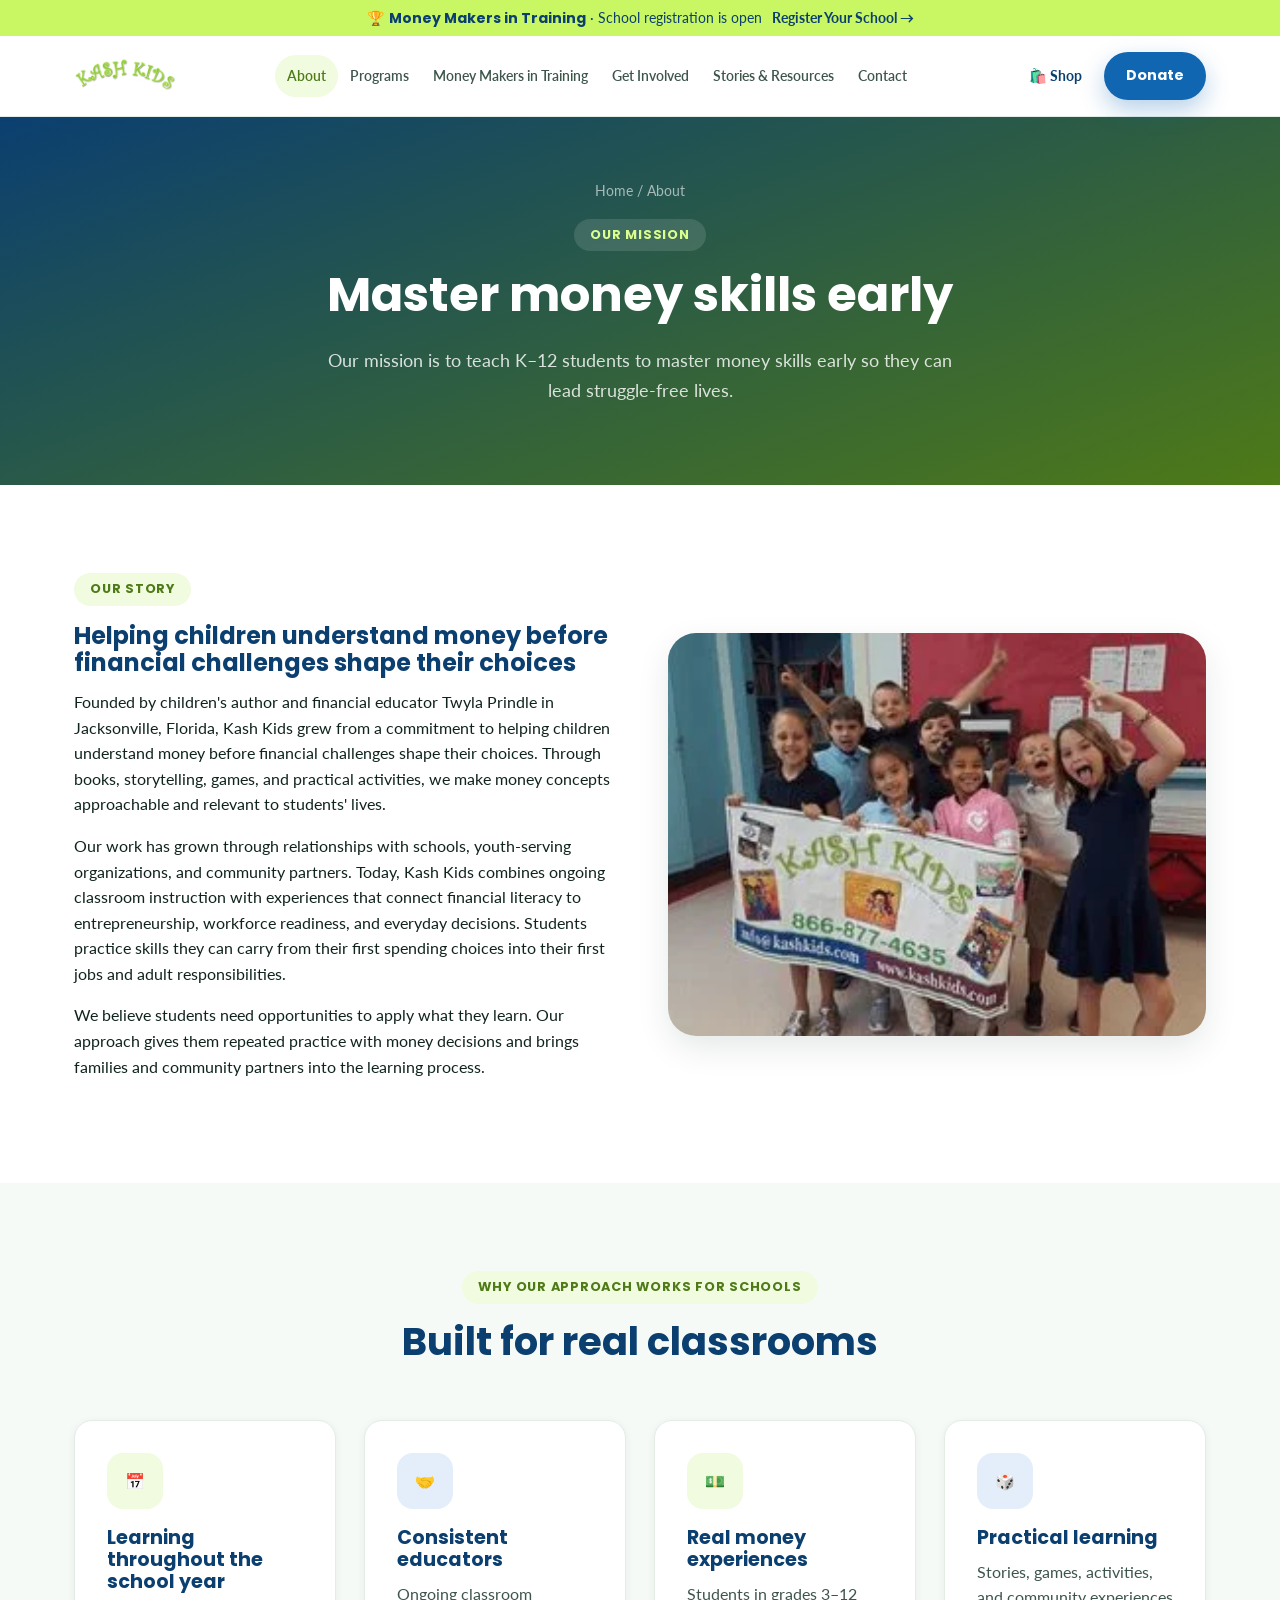
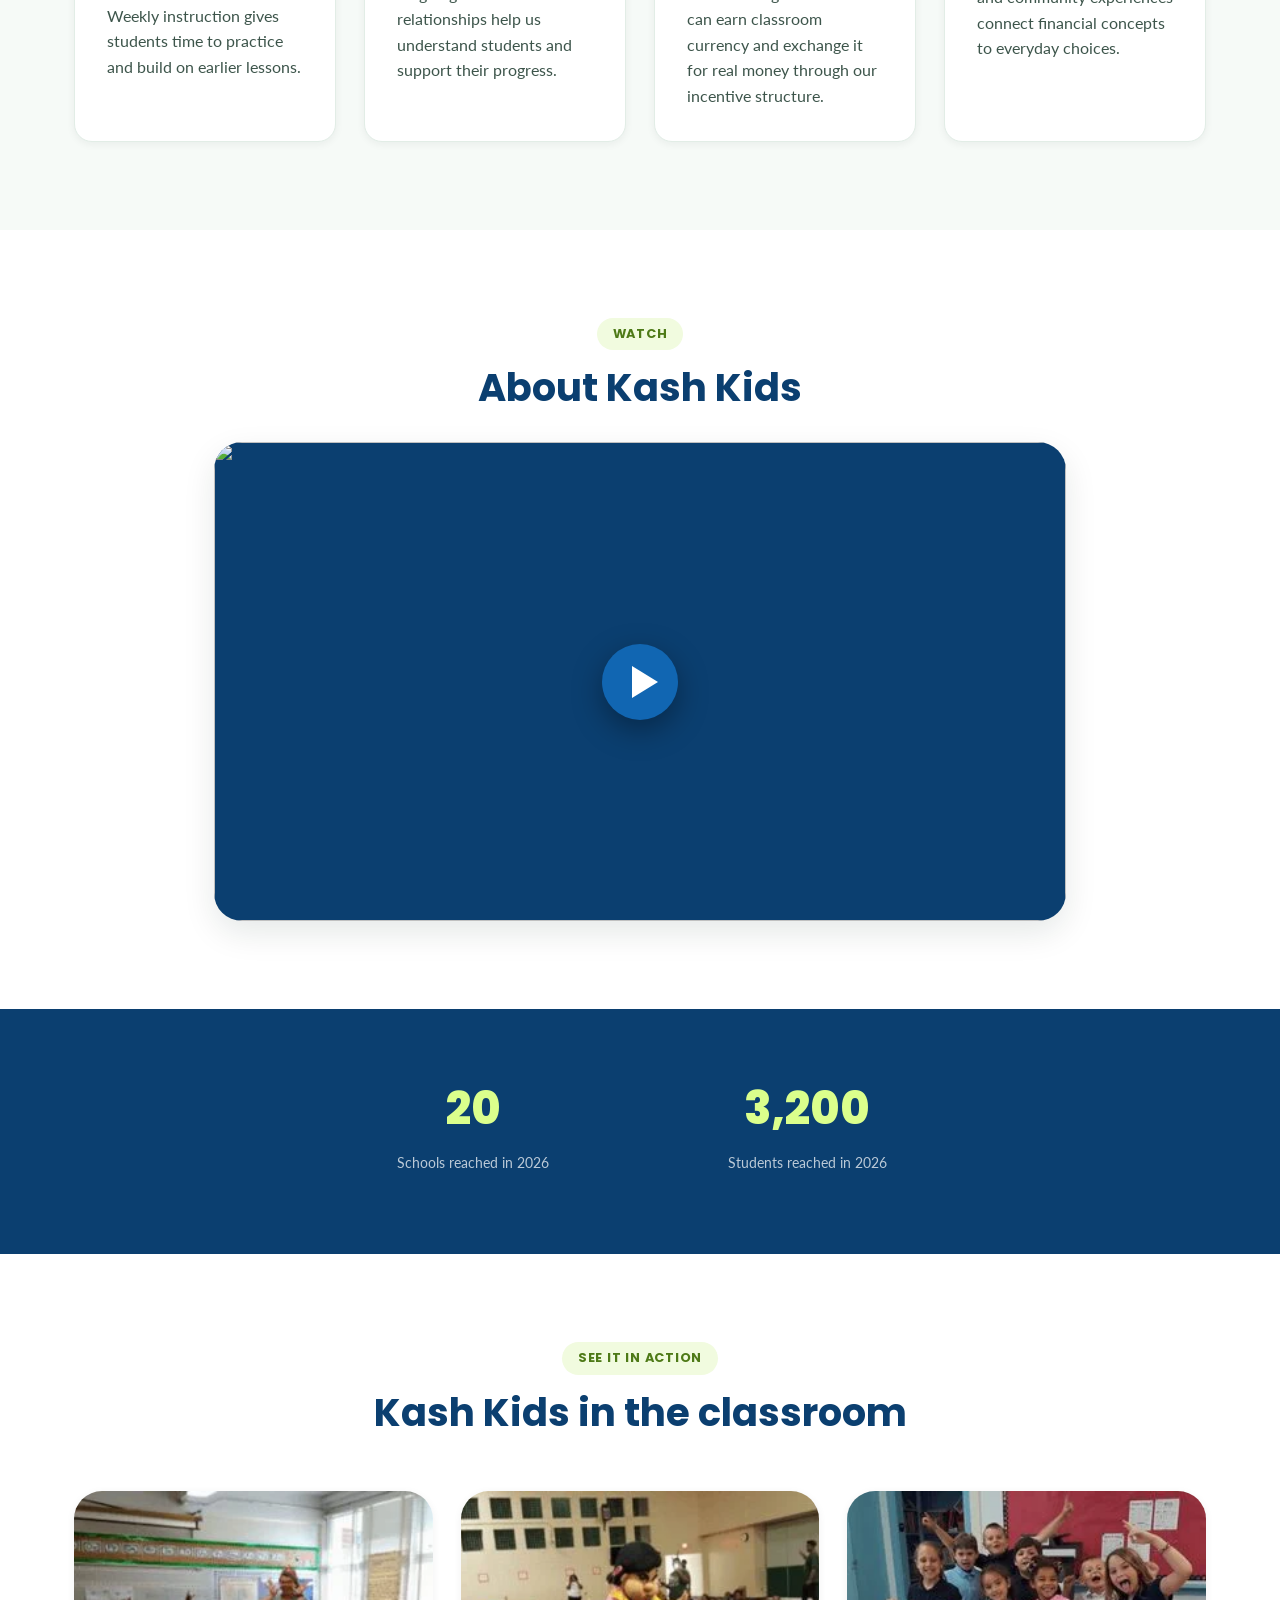
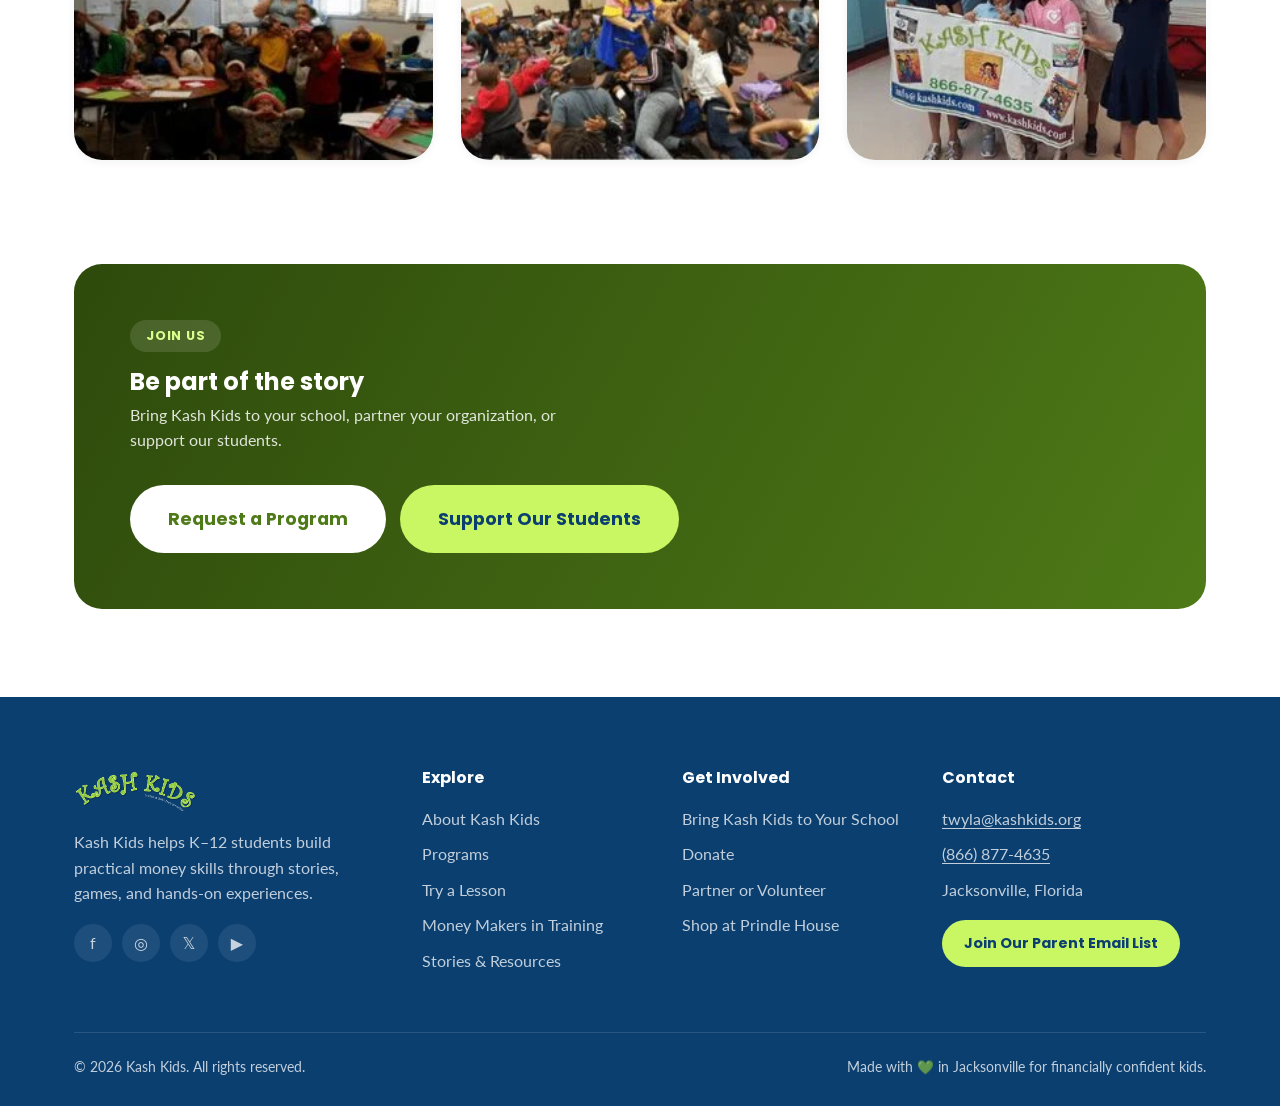
==== commit 1fc12522: "Rebrand to the Kash Kids Brand Guide colors and fonts - Palette: brand greens #89BF3D, #A7DB50, #C8F" ====
--- a/about.html
+++ b/about.html
@@ -7,7 +7,7 @@
 <meta name="description" content="Kash Kids teaches K–12 students to master money skills early. Founded in Jacksonville, Florida by children's author and financial educator Twyla Prindle.">
 <link rel="icon" href="data:image/svg+xml,<svg xmlns=%22http://www.w3.org/2000/svg%22 viewBox=%220 0 100 100%22><circle cx=%2250%22 cy=%2250%22 r=%2245%22 fill=%22%2300B368%22/><text x=%2250%22 y=%2266%22 font-size=%2255%22 text-anchor=%22middle%22 fill=%22white%22 font-family=%22sans-serif%22>%24</text></svg>">
 <link rel="preconnect" href="https://fonts.googleapis.com">
-<link href="https://fonts.googleapis.com/css2?family=Baloo+2:wght@500;700;800&family=Inter:wght@400;500;600;700&display=swap" rel="stylesheet">
+<link href="https://fonts.googleapis.com/css2?family=Poppins:wght@500;600;700;800&family=Lato:wght@400;700;900&display=swap" rel="stylesheet">
 <link rel="stylesheet" href="css/style.css">
 </head>
 <body>
--- a/css/style.css
+++ b/css/style.css
@@ -3,22 +3,26 @@
    ========================================================================== */
 
 :root{
-  /* Brand palette — energetic, saturated green + punchy coral/gold */
-  --green-900:#063d1f;
-  --green-700:#068a4d;
-  --green-600:#00b368;
-  --green-500:#22d17a;
-  --green-400:#5cf0a3;
-  --green-100:#e0fbef;
-
-  --navy-900:#0d1b2a;
-  --navy-700:#16324a;
-
-  --gold-500:#ffb100;
-  --gold-400:#ffd60a;
-
-  --coral-500:#ff4d4d;
-  --coral-600:#e6303f;
+  /* Brand palette — from the Kash Kids Brand Guide.
+     Brand colors: #89BF3D, #A7DB50, #C8F763 (greens) and #1166B2 (blue).
+     The brand greens are too light for text on white, so text uses the
+     darker greens (700/900); the bright greens are for fills and accents. */
+  --green-900:#2e4a0c;   /* deep green — text on light green */
+  --green-700:#4e7a17;   /* text-safe green on white (5.1:1) */
+  --green-600:#89BF3D;   /* brand green */
+  --green-500:#A7DB50;   /* brand green, light */
+  --green-400:#C8F763;   /* brand lime */
+  --green-100:#f1fbdf;
+
+  --navy-900:#0b3f70;    /* deep brand blue — headings, dark sections */
+  --navy-700:#1166B2;    /* brand blue */
+
+  /* Accent slots now map to brand colors */
+  --gold-500:#C8F763;    /* lime accent (on dark backgrounds / with dark text) */
+  --gold-400:#dbff8c;
+  --coral-500:#1166B2;   /* primary action = brand blue (5.9:1 with white) */
+  --coral-600:#0d528f;
+  --star:#f5b301;        /* review stars only */
 
   /* Semantic — decoupled from brand so correct/wrong always read as green/red */
   --success-500:#22c55e;
@@ -42,8 +46,8 @@
   --shadow-lg:0 24px 60px rgba(13,40,30,.16);
 
   --container:1180px;
-  --font-head:"Baloo 2", "Poppins", system-ui, sans-serif;
-  --font-body:"Inter", system-ui, -apple-system, sans-serif;
+  --font-head:"Poppins", system-ui, sans-serif;
+  --font-body:"Lato", system-ui, -apple-system, sans-serif;
 
   color-scheme: light;
 }
@@ -109,8 +113,8 @@
   white-space:nowrap;
 }
 .btn:active{transform:translateY(1px) scale(.98);}
-.btn-primary{background:var(--coral-500);color:#fff;box-shadow:0 10px 24px rgba(240,71,47,.32);}
-.btn-primary:hover{background:var(--coral-600);transform:translateY(-2px);box-shadow:0 14px 30px rgba(240,71,47,.4);}
+.btn-primary{background:var(--coral-500);color:#fff;box-shadow:0 10px 24px rgba(17,102,178,.30);}
+.btn-primary:hover{background:var(--coral-600);transform:translateY(-2px);box-shadow:0 14px 30px rgba(17,102,178,.38);}
 .btn-secondary{background:var(--navy-900);color:#fff;}
 .btn-secondary:hover{background:var(--green-700);transform:translateY(-2px);}
 .btn-ghost{background:transparent;color:var(--navy-900);border-color:var(--line);}
@@ -118,6 +122,9 @@
 .btn-ghost.on-dark{color:#fff;border-color:rgba(255,255,255,.35);}
 .btn-ghost.on-dark:hover{border-color:#fff;}
 .btn-gold{background:var(--gold-500);color:var(--navy-900);}
+/* On the blue hero, the primary action switches to brand lime so it stands out */
+.hero .btn-primary{background:var(--green-400);color:var(--navy-900);box-shadow:0 10px 24px rgba(0,0,0,.25);}
+.hero .btn-primary:hover{background:var(--gold-400);}
 .btn-gold:hover{background:var(--gold-400);transform:translateY(-2px);}
 .btn-lg{padding:18px 36px;font-size:1.1rem;}
 .btn-sm{padding:10px 20px;font-size:.9rem;}
@@ -136,7 +143,7 @@
 }
 .brand{display:flex;align-items:center;gap:10px;font-family:var(--font-head);font-weight:800;font-size:1.35rem;color:var(--navy-900);}
 .brand .logo-mark{width:42px;height:42px;flex:none;}
-.brand .brand-kash{color:var(--green-600);}
+.brand .brand-kash{color:var(--green-700);}
 .brand .brand-kids{color:var(--coral-500);}
 .logo-img{height:38px;width:auto;display:block;}
 .logo-img-footer{height:46px;}
@@ -150,7 +157,7 @@
 .nav-desktop a:hover, .nav-desktop a.active{background:var(--green-100);color:var(--green-700);}
 .header-cta{display:flex;align-items:center;gap:10px;}
 .nav-shop{font-weight:700;font-size:.9rem;color:var(--navy-900);padding:9px 12px;border-radius:var(--radius-pill);display:inline-flex;align-items:center;gap:6px;}
-.nav-shop:hover{background:#fff3d6;}
+.nav-shop:hover{background:var(--green-100);}
 .nav-toggle{
   display:none;background:none;border:none;cursor:pointer;padding:8px;
   flex-direction:column;gap:5px;
@@ -192,7 +199,7 @@
 /* ---------- Hero ---------- */
 .hero{
   position:relative;overflow:hidden;
-  background:linear-gradient(160deg,var(--navy-900) 0%,var(--green-900) 55%,var(--green-700) 100%);
+  background:linear-gradient(160deg,var(--navy-900) 0%,var(--navy-700) 55%,var(--green-700) 100%);
   color:#fff;
   padding:80px 0 110px;
 }
@@ -218,7 +225,7 @@
   display:flex;flex-direction:column;align-items:center;justify-content:center;gap:8px;
   color:var(--navy-900);text-align:center;padding:20px;
 }
-.coin-orbit .center-card .big{font-family:var(--font-head);font-size:2.4rem;font-weight:800;color:var(--green-600);}
+.coin-orbit .center-card .big{font-family:var(--font-head);font-size:2.4rem;font-weight:800;color:var(--green-700);}
 .floating-chip{
   position:absolute;background:#fff;border-radius:var(--radius-md);
   box-shadow:var(--shadow-md);padding:12px 16px;
@@ -246,6 +253,8 @@
 .photo-card{border-radius:var(--radius-lg);overflow:hidden;aspect-ratio:4/3;box-shadow:var(--shadow-sm);}
 .photo-card img{width:100%;height:100%;object-fit:cover;transition:transform .3s ease;}
 .photo-card:hover img{transform:scale(1.05);}
+.photo-wide{aspect-ratio:5/2;margin:0;}
+@media (max-width:640px){ .photo-wide{aspect-ratio:16/9;} }
 .split-art img{border-radius:var(--radius-lg);width:100%;aspect-ratio:4/3;object-fit:cover;box-shadow:var(--shadow-md);}
 
 /* ---------- Section headers ---------- */
@@ -268,15 +277,15 @@
 .card:hover{transform:translateY(-6px);box-shadow:var(--shadow-md);}
 .card .icon-badge{
   width:56px;height:56px;border-radius:16px;display:flex;align-items:center;justify-content:center;
-  background:var(--green-100);color:var(--green-600);margin-bottom:18px;
+  background:var(--green-100);color:var(--green-700);margin-bottom:18px;
 }
 .card h3{font-size:1.2rem;}
 .card p{color:var(--ink-soft);margin-bottom:0;}
 
 /* Value/feature cards with color variants */
-.card.c-gold .icon-badge{background:#fff3d6;color:#a06d00;}
-.card.c-coral .icon-badge{background:#ffe4e0;color:var(--coral-600);}
-.card.c-navy .icon-badge{background:#e6edf5;color:var(--navy-700);}
+.card.c-gold .icon-badge{background:var(--green-100);color:var(--green-700);}
+.card.c-coral .icon-badge{background:#e3eefa;color:var(--coral-600);}
+.card.c-navy .icon-badge{background:#e3eefa;color:var(--navy-700);}
 
 /* Program cards */
 .program-card{
@@ -291,8 +300,8 @@
 }
 .program-media.m1{background:linear-gradient(135deg,var(--green-600),var(--green-400));}
 .program-media.m2{background:linear-gradient(135deg,var(--coral-600),var(--coral-500));}
-.program-media.m3{background:linear-gradient(135deg,#20406b,#3f6ea5);}
-.program-media.m4{background:linear-gradient(135deg,#a06d00,var(--gold-500));}
+.program-media.m3{background:linear-gradient(135deg,var(--navy-900),var(--navy-700));}
+.program-media.m4{background:linear-gradient(135deg,var(--green-700),var(--green-600));}
 .program-body{padding:26px;display:flex;flex-direction:column;gap:10px;flex:1;}
 .program-tag{
   align-self:flex-start;font-size:.75rem;font-weight:700;text-transform:uppercase;letter-spacing:.05em;
@@ -303,7 +312,7 @@
 
 /* ---------- Testimonials ---------- */
 .testi-card{background:#fff;border:1px solid var(--line);border-radius:var(--radius-lg);padding:30px;box-shadow:var(--shadow-sm);}
-.testi-stars{color:var(--gold-500);letter-spacing:2px;margin-bottom:10px;font-size:1.1rem;}
+.testi-stars{color:var(--star);letter-spacing:2px;margin-bottom:10px;font-size:1.1rem;}
 .testi-quote{color:var(--ink-soft);font-style:italic;margin-bottom:20px;}
 .testi-person{display:flex;align-items:center;gap:12px;}
 .avatar{
@@ -325,7 +334,7 @@
 
 /* ---------- CTA banner ---------- */
 .cta-banner{
-  background:linear-gradient(120deg,var(--green-700),var(--green-500));
+  background:linear-gradient(120deg,var(--green-900),var(--green-700));
   border-radius:var(--radius-lg);color:#fff;padding:56px;
   display:flex;align-items:center;justify-content:space-between;gap:32px;flex-wrap:wrap;
   position:relative;overflow:hidden;
@@ -401,7 +410,7 @@
 .split.rev > *{direction:ltr;}
 .split-art{position:relative;}
 .check-list li{display:flex;gap:12px;align-items:flex-start;margin-bottom:14px;color:var(--ink-soft);}
-.check-list svg{flex:none;margin-top:3px;color:var(--green-600);}
+.check-list svg{flex:none;margin-top:3px;color:var(--green-700);}
 
 .blob-panel{
   border-radius:var(--radius-lg);
@@ -411,7 +420,7 @@
 }
 .blob-panel.bp1{background:linear-gradient(135deg,var(--green-600),var(--green-400));}
 .blob-panel.bp2{background:linear-gradient(135deg,var(--coral-600),var(--coral-500));}
-.blob-panel.bp3{background:linear-gradient(135deg,#20406b,#3f6ea5);}
+.blob-panel.bp3{background:linear-gradient(135deg,var(--navy-900),var(--navy-700));}
 
 /* ---------- Badges / pills ---------- */
 .pill-row{display:flex;flex-wrap:wrap;gap:10px;}
@@ -453,6 +462,68 @@
 }
 .event-details{display:flex;gap:18px;font-size:.85rem;color:var(--ink-soft);margin-top:8px;flex-wrap:wrap;}
 
+/* Homepage monthly events calendar */
+.home-calendar{
+  background:#fff;border:1px solid var(--line);border-radius:var(--radius-md);
+  box-shadow:var(--shadow-sm);padding:18px;margin:0 0 20px;
+}
+.calendar-head{
+  display:flex;align-items:center;justify-content:space-between;gap:10px;margin-bottom:10px;
+}
+.calendar-nav-group{display:flex;align-items:center;gap:8px;}
+.calendar-month{
+  margin:0;font-size:1.2rem;font-family:var(--font-head);color:var(--navy-900);
+  text-align:center;flex:1;
+}
+.calendar-nav{
+  width:34px;height:34px;border-radius:50%;border:1px solid var(--line);background:#fff;color:var(--navy-900);
+  display:flex;align-items:center;justify-content:center;cursor:pointer;font-weight:700;
+  transition:background .15s,border-color .15s,color .15s;
+}
+.calendar-nav:hover{background:var(--green-100);border-color:var(--green-500);color:var(--green-700);}
+.calendar-today{
+  height:34px;border-radius:var(--radius-pill);border:1px solid var(--line);background:#fff;color:var(--navy-900);
+  padding:0 12px;font:700 .82rem/1 var(--font-head);cursor:pointer;transition:background .15s,border-color .15s,color .15s;
+}
+.calendar-today:hover{background:var(--green-100);border-color:var(--green-500);color:var(--green-700);}
+.calendar-key{display:block;font-size:.8rem;color:var(--ink-soft);margin-bottom:10px;}
+.calendar-grid{
+  display:grid;grid-template-columns:repeat(7,minmax(0,1fr));gap:6px;
+}
+.calendar-dow{
+  text-align:center;font-size:.72rem;font-weight:700;text-transform:uppercase;
+  color:var(--ink-soft);letter-spacing:.04em;padding:6px 0;
+}
+.calendar-day{
+  min-height:42px;border-radius:10px;background:var(--paper-soft);border:1px solid transparent;
+  display:flex;align-items:center;justify-content:center;font-weight:600;font-size:.9rem;
+}
+.calendar-day.is-empty{background:transparent;border-color:transparent;}
+.calendar-day.has-event{
+  background:var(--green-100);border-color:var(--green-500);color:var(--green-700);position:relative;
+}
+.calendar-day .dot{
+  width:6px;height:6px;border-radius:50%;background:var(--gold-500);position:absolute;bottom:6px;
+}
+.calendar-day.is-past{opacity:.55;}
+.calendar-day.is-today{
+  background:var(--navy-900);border-color:var(--navy-900);color:#fff;opacity:1;position:relative;
+}
+.calendar-day.is-today.has-event{box-shadow:0 0 0 3px var(--green-500);}
+.calendar-key{display:flex;align-items:center;gap:6px;flex-wrap:wrap;}
+.key-swatch{display:inline-block;width:12px;height:12px;border-radius:4px;border:1px solid transparent;}
+.key-swatch.key-event{background:var(--green-100);border-color:var(--green-500);}
+.key-swatch.key-today{background:var(--navy-900);margin-left:10px;}
+.calendar-next-label{
+  margin:6px 0 0;font:700 .75rem/1 var(--font-head);text-transform:uppercase;letter-spacing:.06em;color:var(--green-700);
+}
+.calendar-item.is-past{opacity:.6;}
+.calendar-list{margin:14px 0 0;display:grid;gap:8px;}
+.calendar-item{
+  display:flex;align-items:flex-start;gap:8px;font-size:.88rem;color:var(--ink-soft);
+}
+.calendar-item b{color:var(--navy-900);}
+
 /* ---------- FAQ ---------- */
 .faq-item{border-bottom:1px solid var(--line);}
 .faq-q{
@@ -460,7 +531,7 @@
   display:flex;justify-content:space-between;align-items:center;font-family:var(--font-head);
   font-weight:700;font-size:1.05rem;color:var(--navy-900);gap:16px;
 }
-.faq-q .plus{transition:transform .2s;flex:none;color:var(--green-600);}
+.faq-q .plus{transition:transform .2s;flex:none;color:var(--green-700);}
 .faq-item.open .faq-q .plus{transform:rotate(45deg);}
 .faq-a{max-height:0;overflow:hidden;transition:max-height .3s ease;color:var(--ink-soft);}
 .faq-a p{padding-bottom:22px;margin:0;}
@@ -468,7 +539,7 @@
 /* ---------- Misc ---------- */
 .divider-space{height:1px;background:var(--line);margin:0;}
 .badge-num{
-  width:36px;height:36px;border-radius:50%;background:var(--green-600);color:#fff;
+  width:36px;height:36px;border-radius:50%;background:var(--green-700);color:#fff;
   display:flex;align-items:center;justify-content:center;font-weight:800;font-family:var(--font-head);flex:none;
 }
 .skip-link{position:absolute;left:-999px;top:0;background:#fff;padding:12px 20px;z-index:1000;}
@@ -491,7 +562,7 @@
 
 /* Focus visibility for keyboard users */
 a:focus-visible, button:focus-visible, input:focus-visible, select:focus-visible, textarea:focus-visible, [tabindex]:focus-visible{
-  outline:3px solid var(--gold-500);outline-offset:3px;
+  outline:3px solid var(--navy-700);outline-offset:3px;
 }
 
 /* Hero money-plan card (homepage) */
@@ -500,7 +571,7 @@
   padding:28px;max-width:400px;margin:0 auto;position:relative;
 }
 .plan-card .plan-label{font-size:.8rem;font-weight:700;text-transform:uppercase;letter-spacing:.06em;color:var(--ink-soft);}
-.plan-card .plan-total{font-family:var(--font-head);font-size:3rem;font-weight:800;color:var(--green-600);line-height:1;margin:4px 0 18px;}
+.plan-card .plan-total{font-family:var(--font-head);font-size:3rem;font-weight:800;color:var(--green-700);line-height:1;margin:4px 0 18px;}
 .plan-bar{display:flex;height:44px;border-radius:12px;overflow:hidden;margin-bottom:14px;}
 .plan-bar span{display:flex;align-items:center;justify-content:center;font-weight:700;font-size:.9rem;color:#fff;
   transform-origin:left;animation:grow-in .9s cubic-bezier(.2,.8,.2,1) both;}
@@ -571,13 +642,13 @@
 @media (max-width:520px){.steps{grid-template-columns:1fr;}}
 .steps li{background:#fff;border:1px solid var(--line);border-radius:var(--radius-md);padding:24px;position:relative;}
 .steps li::before{counter-increment:step;content:counter(step);display:flex;align-items:center;justify-content:center;
-  width:36px;height:36px;border-radius:50%;background:var(--green-600);color:#fff;font-weight:800;font-family:var(--font-head);margin-bottom:12px;}
+  width:36px;height:36px;border-radius:50%;background:var(--green-700);color:#fff;font-weight:800;font-family:var(--font-head);margin-bottom:12px;}
 .steps b{display:block;font-family:var(--font-head);font-size:1.1rem;color:var(--navy-900);margin-bottom:4px;}
 .steps span{color:var(--ink-soft);font-size:.95rem;}
 
 /* Notice / callout */
 .callout{background:var(--green-100);border-radius:var(--radius-md);padding:22px 26px;color:var(--navy-900);}
-.callout.gold{background:#fff6dc;}
+.callout.gold{background:var(--green-100);}
 
 /* Partners */
 .partner-grid{display:grid;grid-template-columns:repeat(auto-fill,minmax(250px,1fr));gap:20px;}
@@ -598,6 +669,9 @@
 .session-list{display:grid;gap:14px;}
 .session-card{display:flex;gap:18px;background:#fff;border:1px solid var(--line);border-radius:var(--radius-md);padding:18px;}
 .session-card h3{font-size:1.05rem;margin:0 0 4px;}
+.event-flyer{margin:20px 0 0;max-width:360px;}
+.event-flyer img{width:100%;height:auto;display:block;border-radius:var(--radius-md);border:1px solid var(--line);}
+.event-flyer figcaption{font-size:.9rem;color:var(--ink-soft);margin-top:8px;}
 .form-card{background:#fff;border:1px solid var(--line);border-radius:var(--radius-lg);padding:36px;box-shadow:var(--shadow-md);}
 @media (max-width:600px){.form-card{padding:24px;}}
 .form-status{margin-bottom:16px;font-size:.92rem;color:var(--error-500);}
@@ -690,7 +764,7 @@
 @media (max-width:520px){.teach-pair{grid-template-columns:1fr;} .choice-grid.two{grid-template-columns:1fr 1fr;}}
 .teach-pair div{border-radius:var(--radius-md);padding:18px;}
 .teach-pair .need{background:var(--green-100);}
-.teach-pair .want{background:#fff3d6;}
+.teach-pair .want{background:#e3eefa;}
 .teach-pair b{font-family:var(--font-head);font-size:1.15rem;display:block;margin-bottom:4px;}
 .family-box{background:var(--paper-soft);border:2px dashed var(--green-500);border-radius:var(--radius-md);padding:18px 20px;margin:20px 0 24px;}
 .end-actions{display:flex;flex-wrap:wrap;gap:10px;}
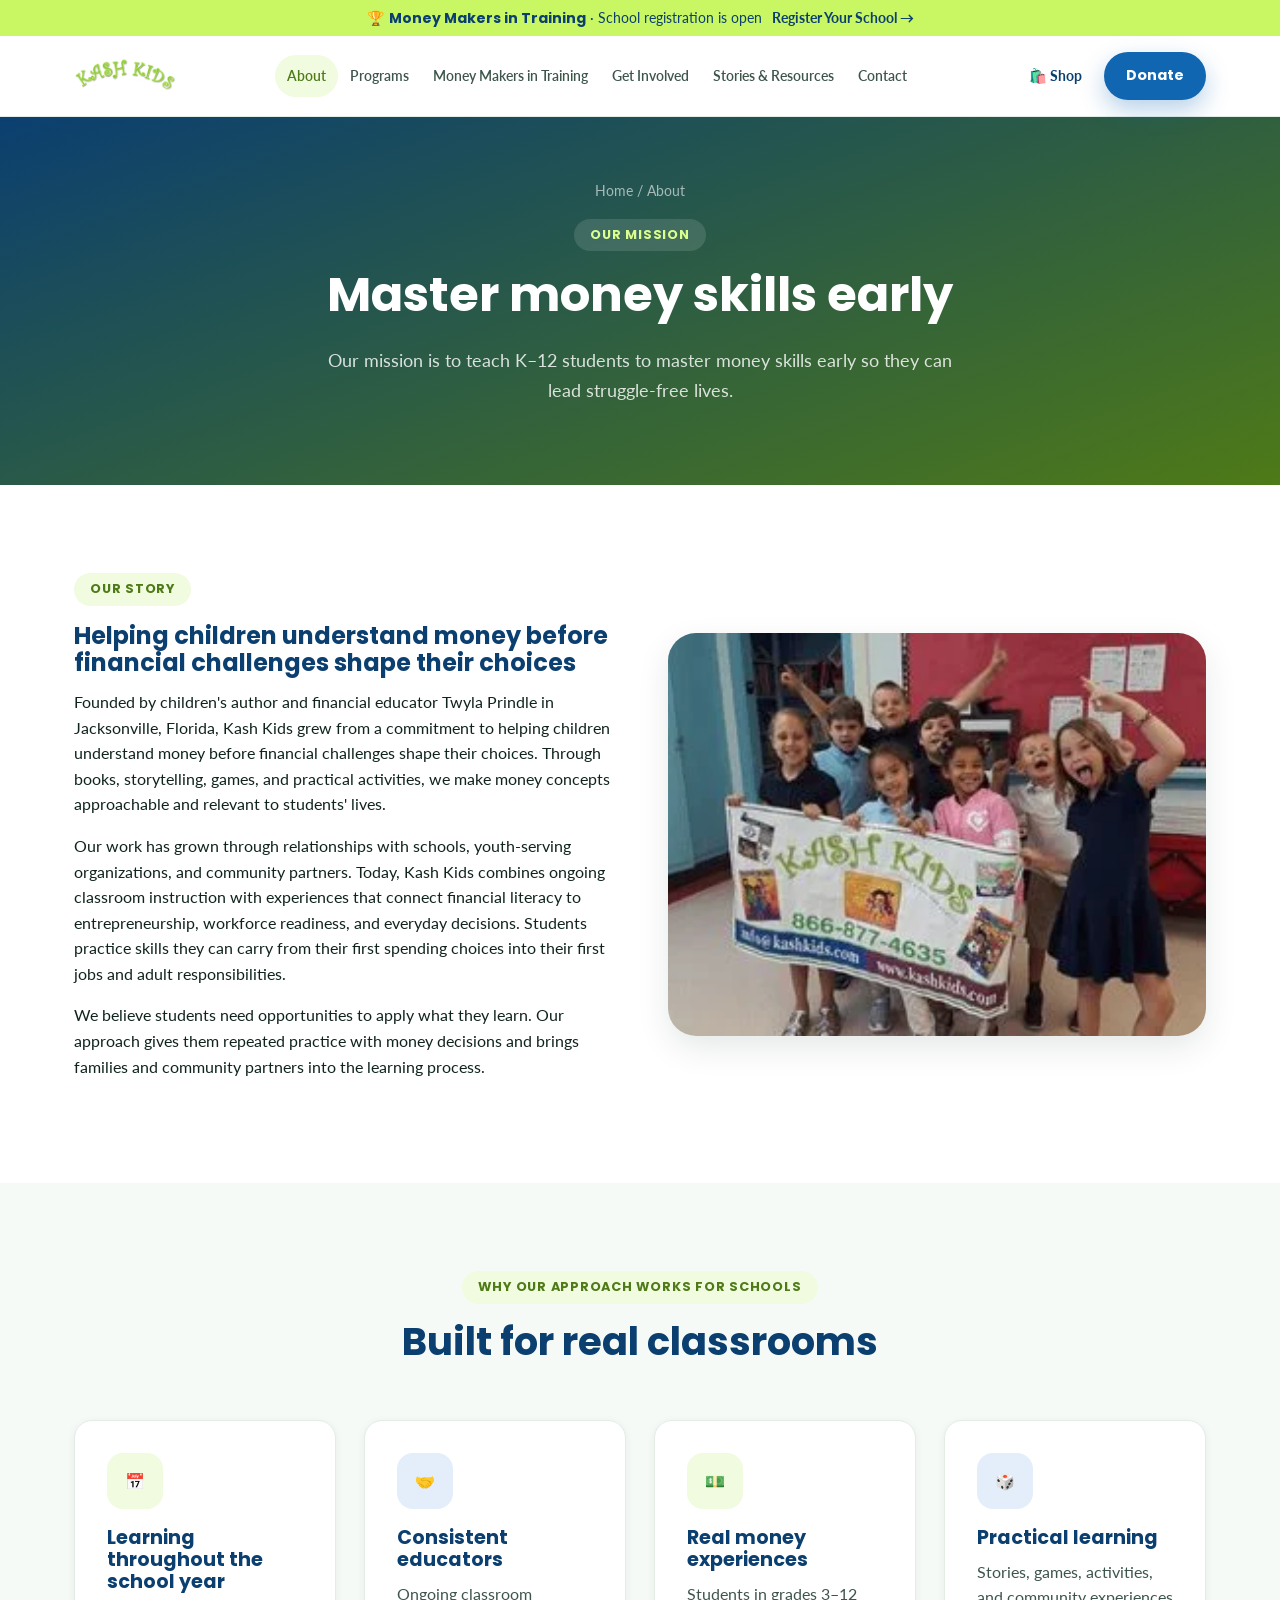
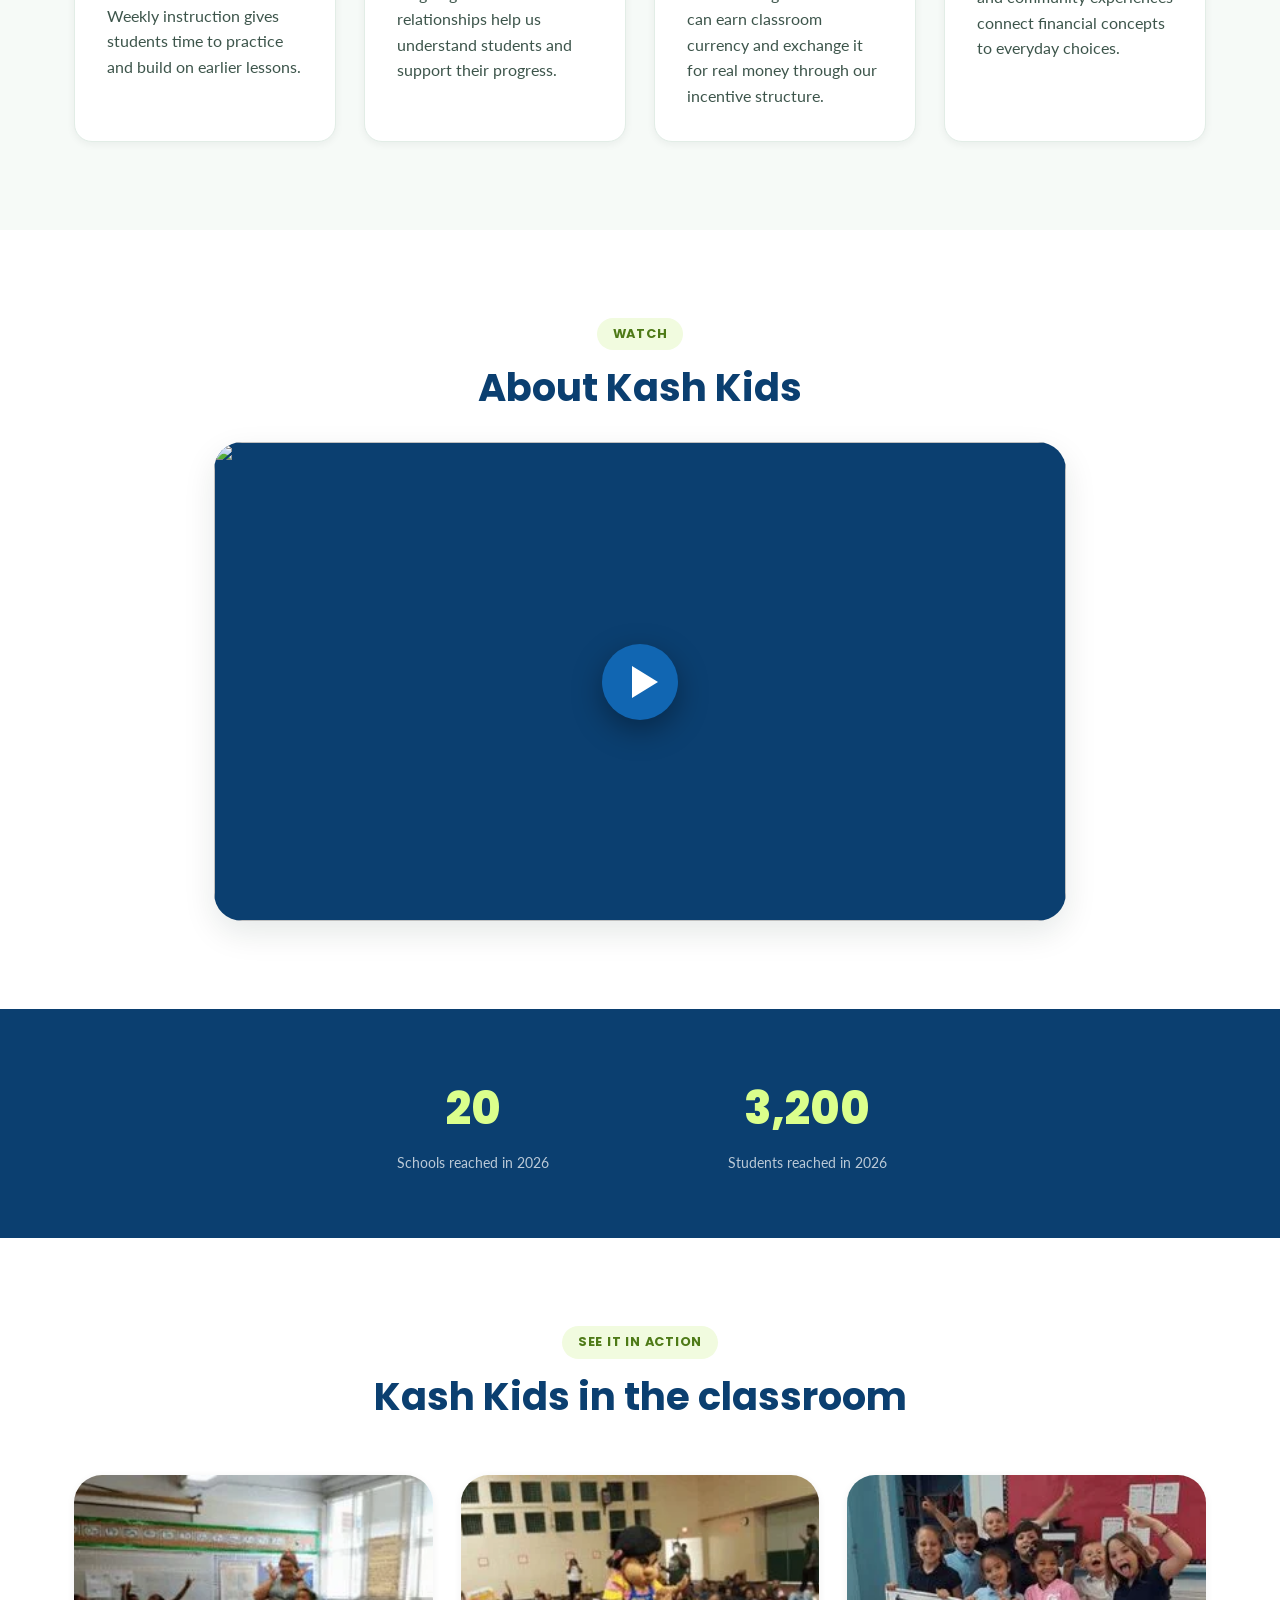
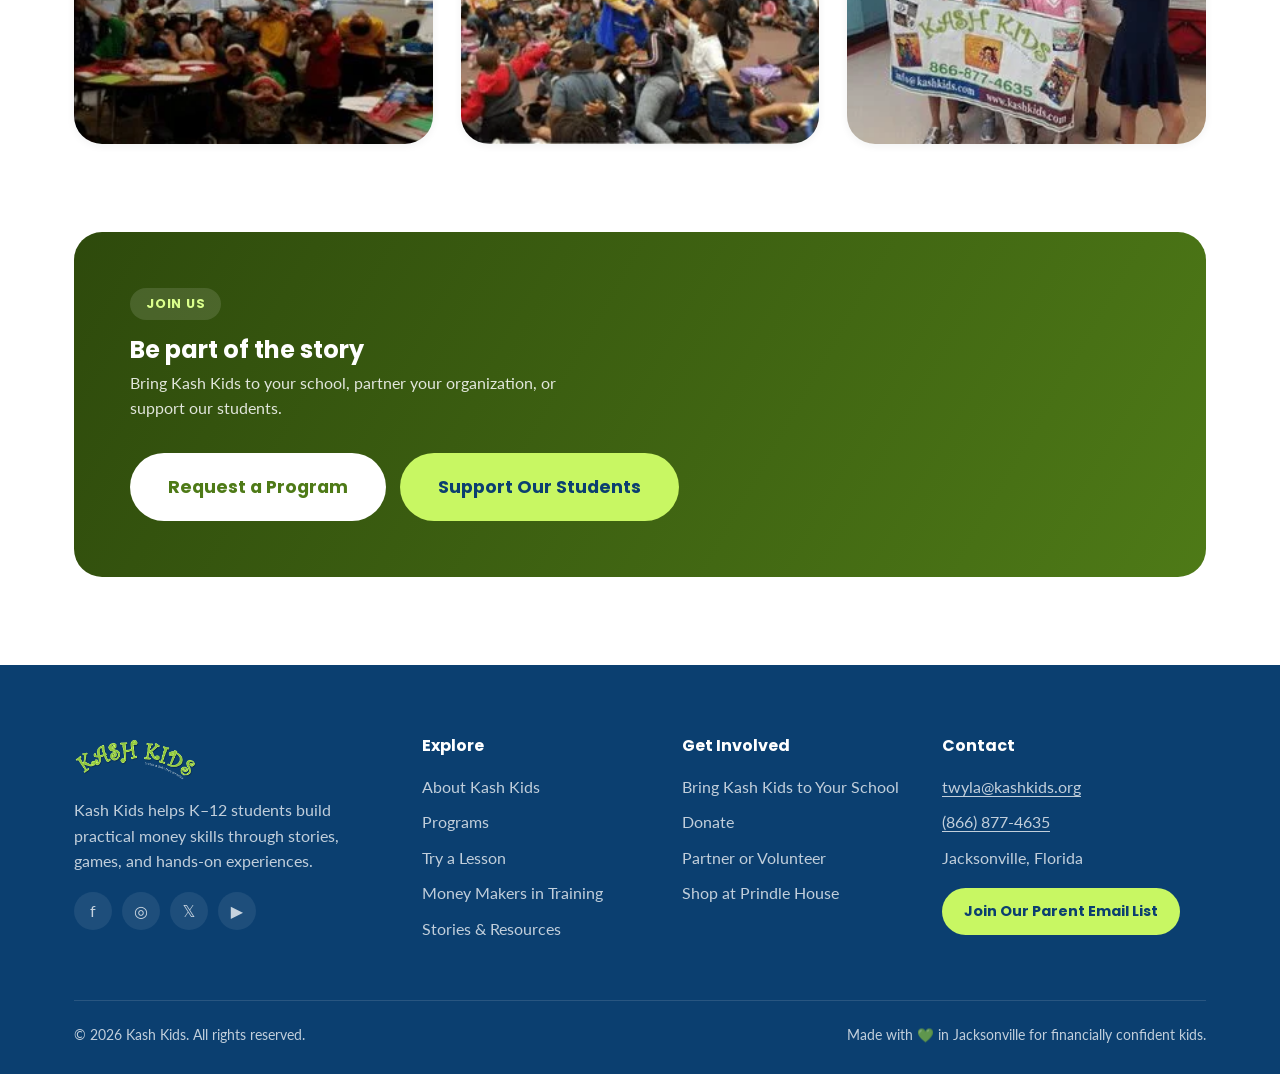
==== commit a781add2: "Remove approval notes from pages; add homepage links to calendar - Delete all yellow "Needs approval" ====
--- a/about.html
+++ b/about.html
@@ -128,7 +128,6 @@
         <div class="stat-label">Students reached in 2026</div>
       </div>
     </div>
-    <p class="text-center" style="margin:16px 0 0;"><span class="pending">Needs approval: reach figures, reporting dates, and counting method</span></p>
   </div>
 </section>
 
@@ -143,7 +142,6 @@
       <div class="photo-card"><img src="assets/photos/classroom-assembly.webp" alt="Kash Kids mascot with students at a school assembly"></div>
       <div class="photo-card"><img src="assets/photos/classroom-banner-group.webp" alt="Students holding a Kash Kids banner"></div>
     </div>
-    <p class="text-center"><span class="pending">Needs approval: Biane to confirm classroom photos and permissions</span></p>
   </div>
 </section>
 
--- a/css/style.css
+++ b/css/style.css
@@ -208,6 +208,9 @@
 .hero h1{color:#fff;font-size:clamp(2.4rem,4.6vw,3.6rem);}
 .hero .lede{color:rgba(255,255,255,.82);}
 .hero-actions{display:flex;gap:14px;flex-wrap:wrap;margin-top:32px;}
+.hero-cal-link{display:inline-block;margin-top:18px;color:var(--green-400);font-weight:700;text-decoration:none;border-bottom:2px solid transparent;}
+.hero-cal-link:hover,.hero-cal-link:focus-visible{border-bottom-color:var(--green-400);}
+#calendar{scroll-margin-top:110px;}
 .hero-stats{display:flex;gap:32px;margin-top:48px;flex-wrap:wrap;}
 .hero-stats .stat-num{font-family:var(--font-head);font-size:2rem;font-weight:800;color:var(--gold-400);}
 .hero-stats .stat-label{font-size:.85rem;color:rgba(255,255,255,.7);}
@@ -549,14 +552,8 @@
    Handoff additions — Oct 2026
    ========================================================================== */
 
-/* Preview-only approval notes. Hidden once site-config `preview` is false. */
-.pending{display:none;}
-.is-preview .pending{
-  display:inline-block;background:#fff6c7;color:#6b4e00;border:1.5px dashed #d9a400;
-  font:600 .78rem/1.3 var(--font-body);padding:4px 10px;border-radius:8px;margin:4px 0;
-  text-transform:none;letter-spacing:0;font-style:normal;
-}
-.is-pending-link{outline:2px dashed #d9a400;outline-offset:2px;cursor:help;}
+/* Approval notes are never shown on the site; open items are tracked in README.md. */
+.pending{display:none !important;}
 .empty-note{color:var(--ink-soft);font-size:.95rem;margin:0;}
 [hidden]{display:none !important;}
 
@@ -614,6 +611,7 @@
 /* Videos — click to play */
 .video{position:relative;aspect-ratio:16/9;border-radius:var(--radius-lg);overflow:hidden;background:var(--navy-900);box-shadow:var(--shadow-md);}
 .video iframe{position:absolute;inset:0;width:100%;height:100%;border:0;}
+.video.is-short{aspect-ratio:9/16;max-width:360px;margin-left:auto;margin-right:auto;}
 .video-poster{position:absolute;inset:0;border:0;padding:0;cursor:pointer;background:none;width:100%;}
 .video-poster img{width:100%;height:100%;object-fit:cover;}
 .video-play{position:absolute;left:50%;top:50%;width:76px;height:76px;margin:-38px 0 0 -38px;border-radius:50%;
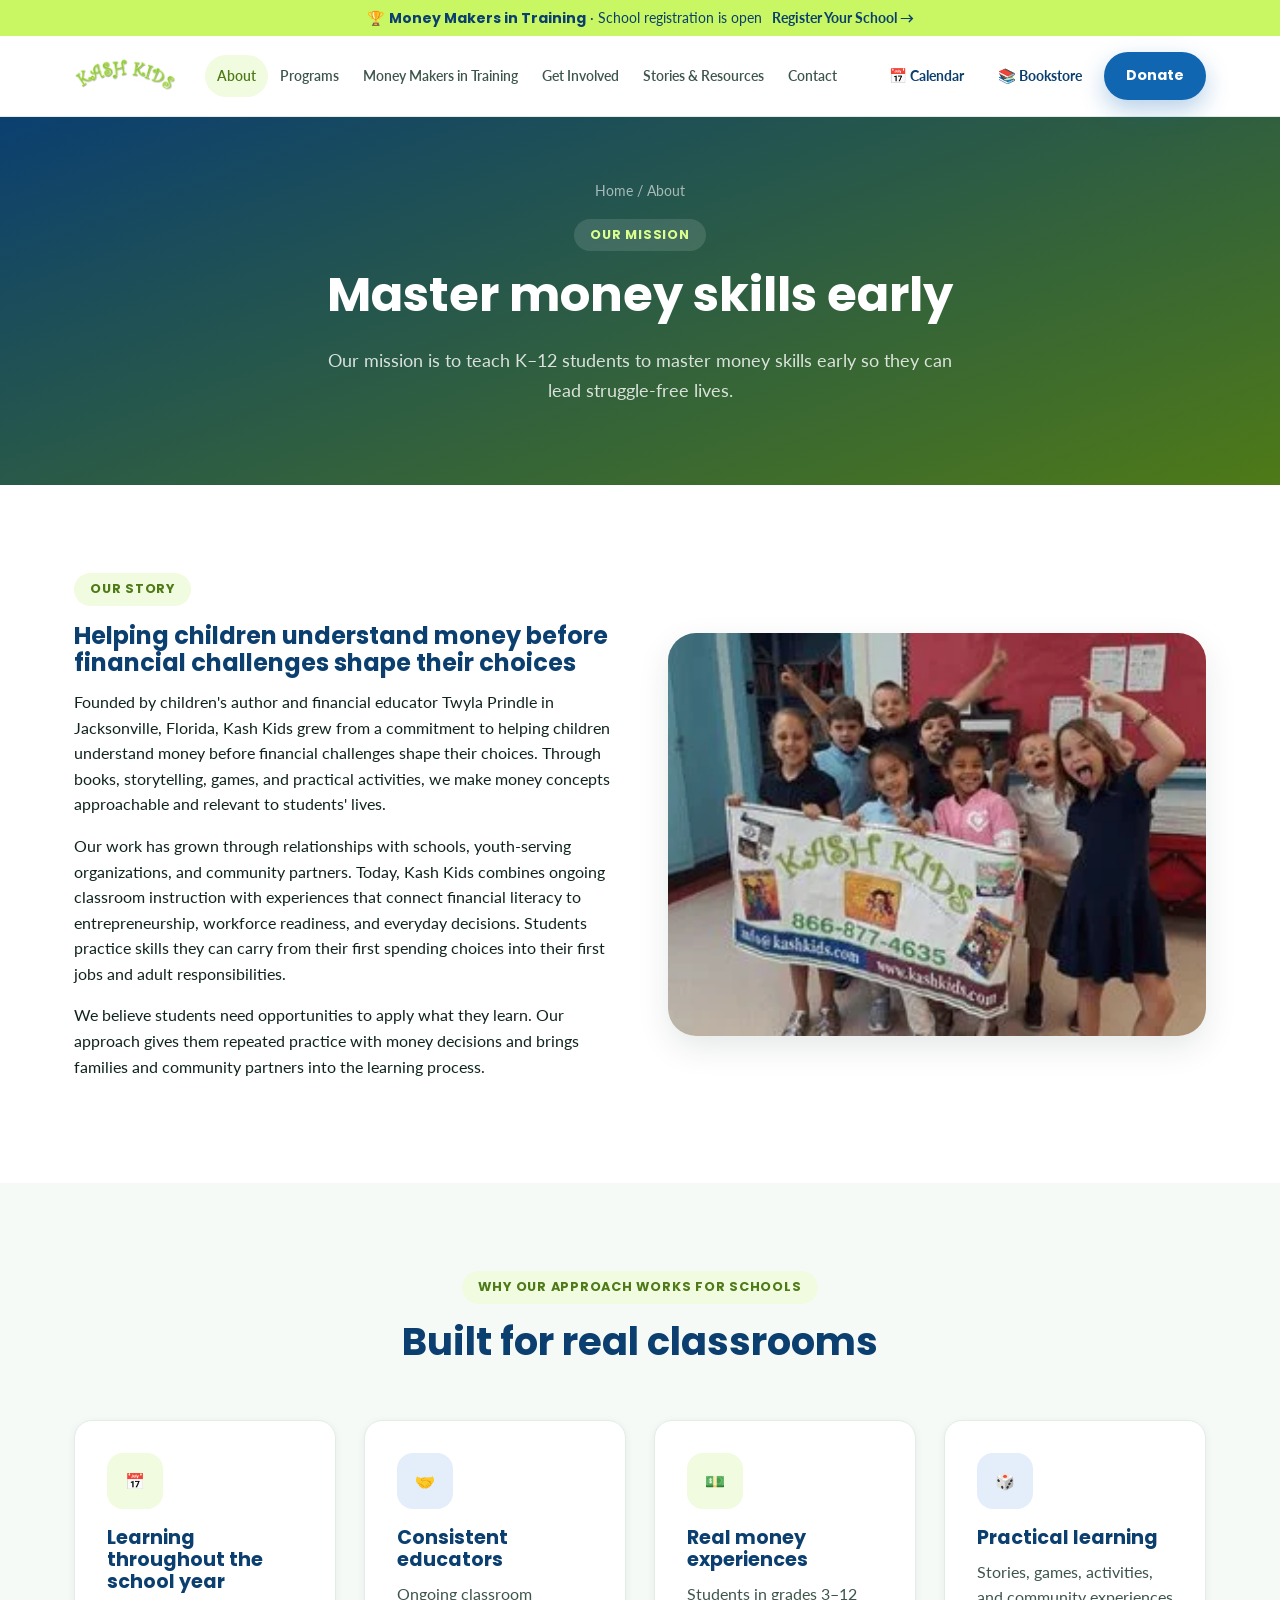
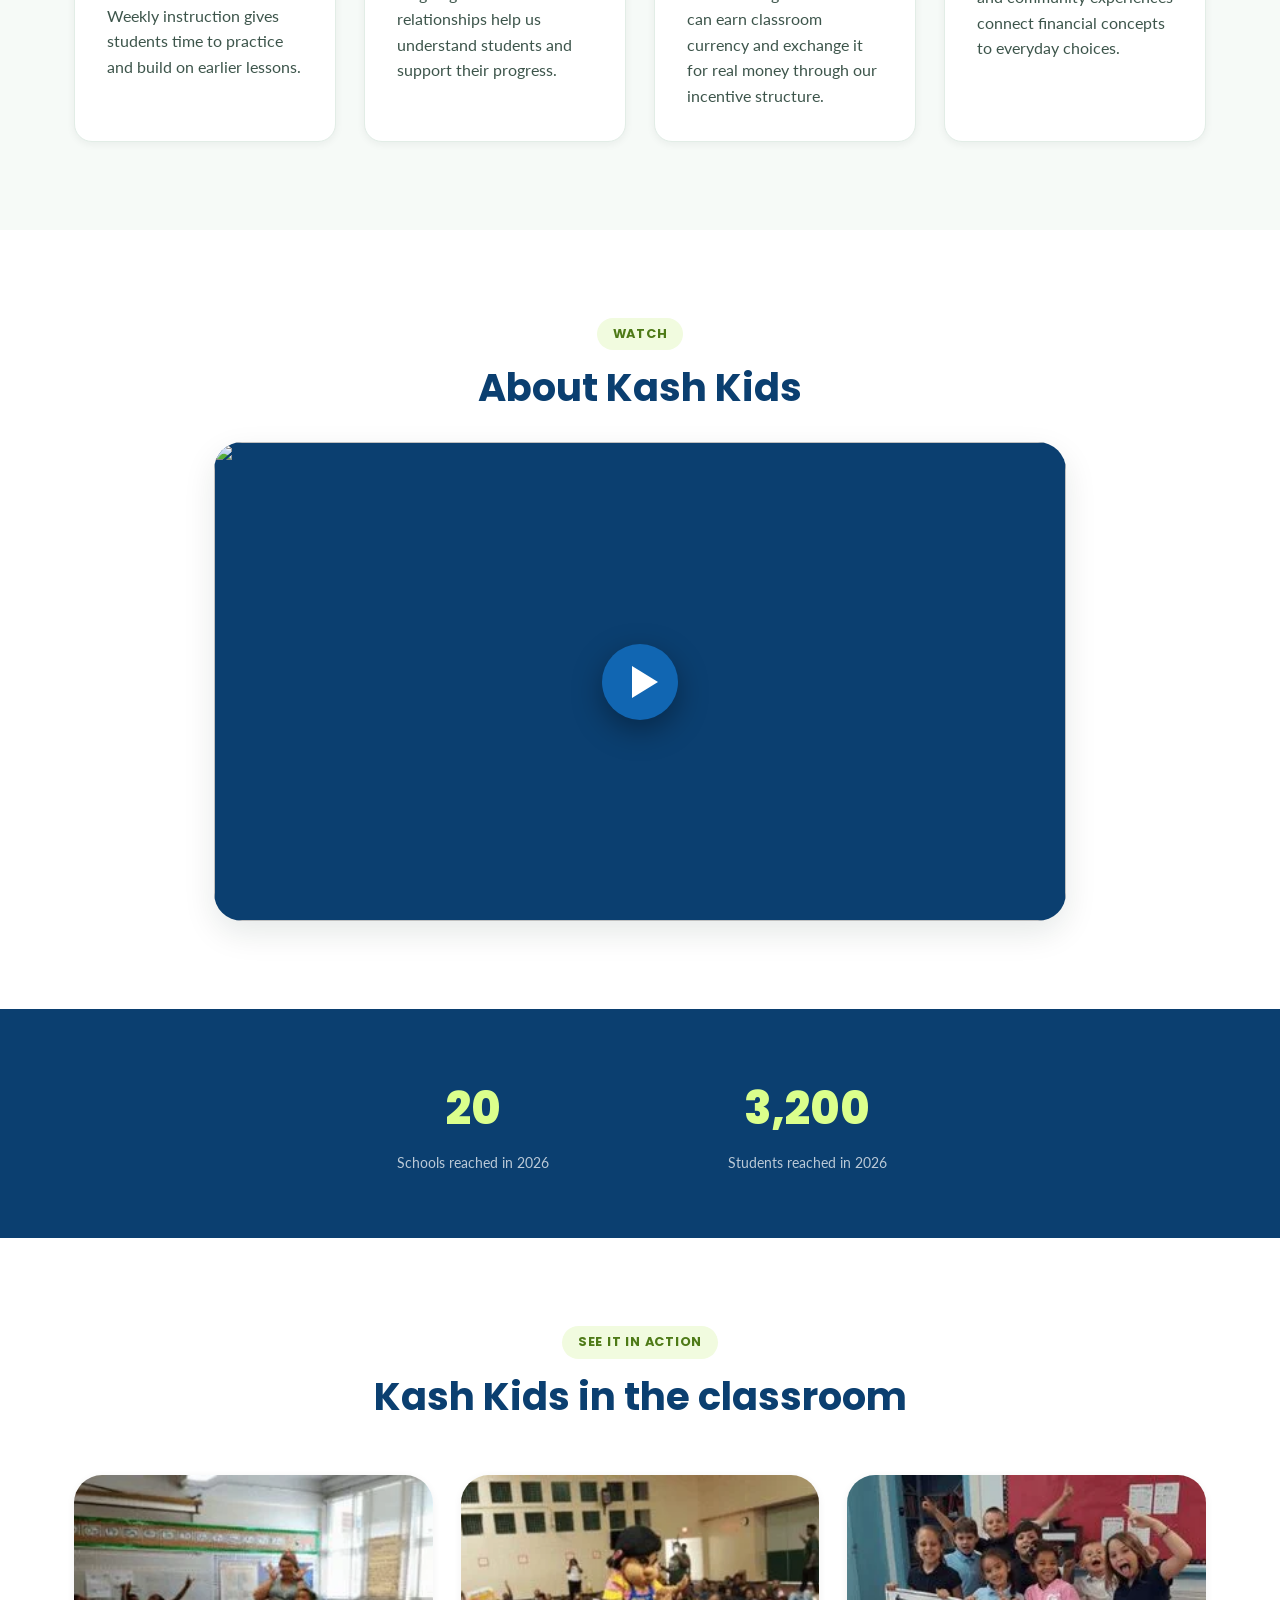
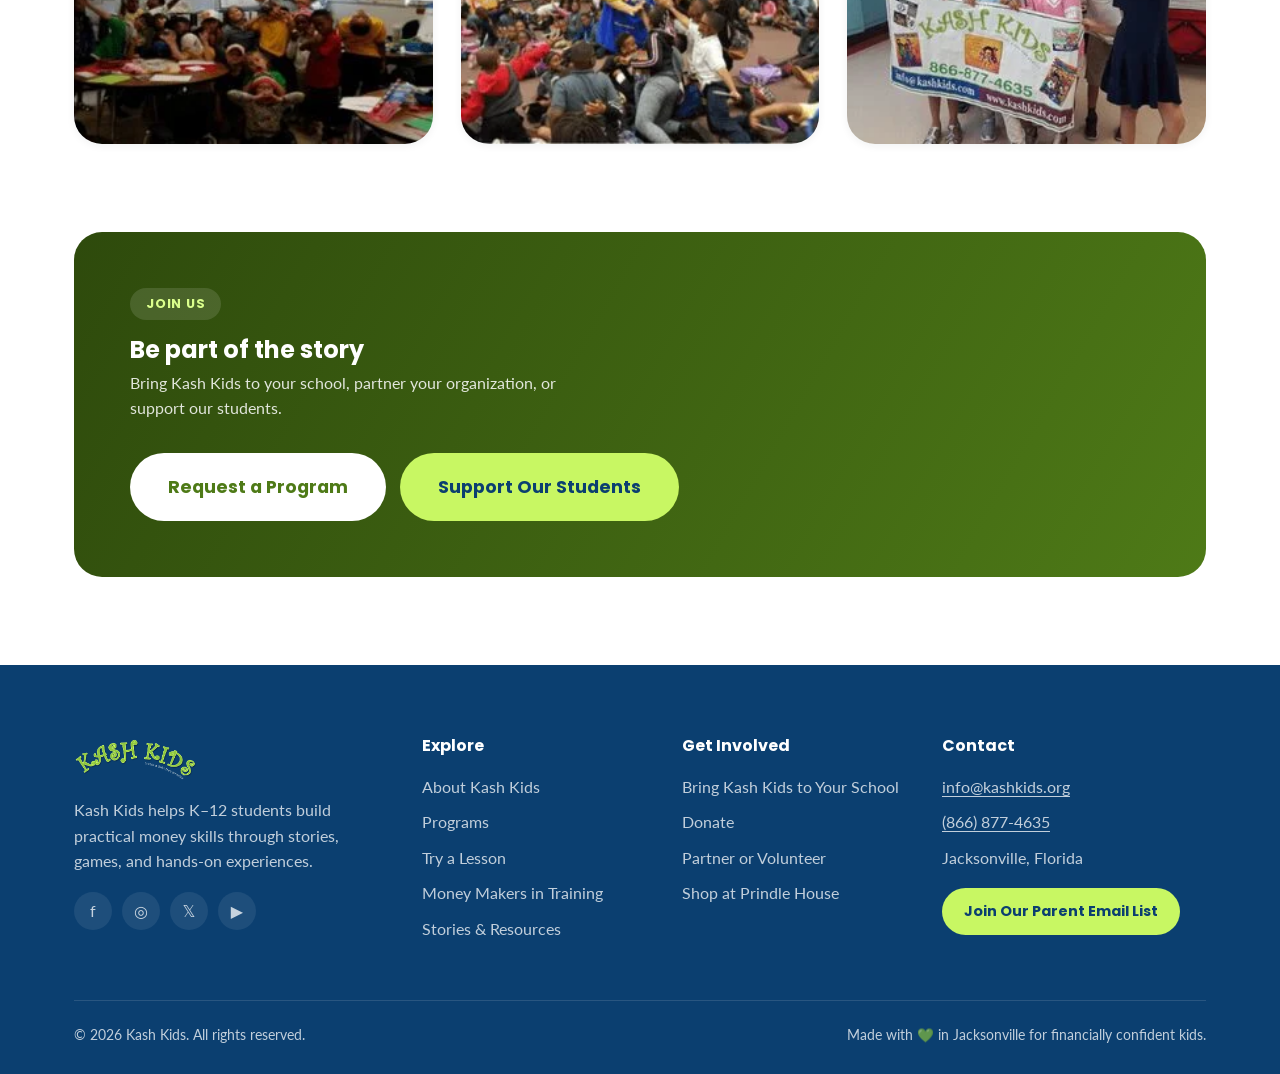
==== commit 71d6cab1: "Header calendar link, Bookstore label, info@ contact, Donate lands on form - Add "📅 Calendar" to the" ====
--- a/about.html
+++ b/about.html
@@ -29,8 +29,9 @@
       <a href="contact.html">Contact</a>
     </nav>
     <div class="header-cta">
-      <a data-link="prindleHouse" class="nav-shop">🛍️ Shop</a>
-      <a href="donate.html" class="btn btn-primary btn-sm">Donate</a>
+      <a href="index.html#calendar" class="nav-shop" aria-label="Event calendar">📅 Calendar</a>
+      <a data-link="prindleHouse" class="nav-shop" aria-label="Bookstore at Prindle House (opens in a new tab)">📚 Bookstore</a>
+      <a href="donate.html#give" class="btn btn-primary btn-sm">Donate</a>
     </div>
     <button class="nav-toggle" aria-label="Open menu" aria-expanded="false" aria-controls="mobile-nav"><span></span><span></span><span></span></button>
   </div>
@@ -43,9 +44,10 @@
   <a href="resources.html">Stories &amp; Resources</a>
   <a href="contact.html">Contact</a>
   <a href="lesson.html">Try a Lesson</a>
+  <a href="index.html#calendar">📅 Event Calendar</a>
   <div class="header-cta">
     <a data-link="prindleHouse" class="btn btn-ghost">Shop at Prindle House</a>
-    <a href="donate.html" class="btn btn-primary">Donate</a>
+    <a href="donate.html#give" class="btn btn-primary">Donate</a>
   </div>
 </nav>
 
@@ -155,7 +157,7 @@
       </div>
       <div class="cta-actions">
         <a href="programs.html#request" class="btn btn-secondary btn-lg" style="background:#fff;color:var(--green-700);">Request a Program</a>
-        <a href="donate.html" class="btn btn-gold btn-lg">Support Our Students</a>
+        <a href="donate.html#give" class="btn btn-gold btn-lg">Support Our Students</a>
       </div>
     </div>
   </div>
@@ -185,7 +187,7 @@
         <h4>Get Involved</h4>
         <ul class="footer-links">
           <li><a href="programs.html#request">Bring Kash Kids to Your School</a></li>
-          <li><a href="donate.html">Donate</a></li>
+          <li><a href="donate.html#give">Donate</a></li>
           <li><a href="get-involved.html">Partner or Volunteer</a></li>
           <li><a data-link="prindleHouse">Shop at Prindle House</a></li>
         </ul>
--- a/css/style.css
+++ b/css/style.css
@@ -210,7 +210,7 @@
 .hero-actions{display:flex;gap:14px;flex-wrap:wrap;margin-top:32px;}
 .hero-cal-link{display:inline-block;margin-top:18px;color:var(--green-400);font-weight:700;text-decoration:none;border-bottom:2px solid transparent;}
 .hero-cal-link:hover,.hero-cal-link:focus-visible{border-bottom-color:var(--green-400);}
-#calendar{scroll-margin-top:110px;}
+#calendar,#give{scroll-margin-top:110px;}
 .hero-stats{display:flex;gap:32px;margin-top:48px;flex-wrap:wrap;}
 .hero-stats .stat-num{font-family:var(--font-head);font-size:2rem;font-weight:800;color:var(--gold-400);}
 .hero-stats .stat-label{font-size:.85rem;color:rgba(255,255,255,.7);}
@@ -509,6 +509,16 @@
   width:6px;height:6px;border-radius:50%;background:var(--gold-500);position:absolute;bottom:6px;
 }
 .calendar-day.is-past{opacity:.55;}
+button.calendar-day{font:inherit;font-weight:600;font-size:.9rem;width:100%;cursor:pointer;transition:transform .15s,box-shadow .15s;}
+button.calendar-day:hover{transform:translateY(-2px);box-shadow:var(--shadow-sm);}
+button.calendar-day.is-past{opacity:.75;}
+.calendar-day.is-selected{background:var(--navy-700);border-color:var(--navy-700);color:#fff;opacity:1;}
+.calendar-day.is-selected .dot{background:var(--green-400);}
+.calendar-list-head{display:flex;align-items:center;justify-content:space-between;gap:10px;flex-wrap:wrap;}
+.calendar-clear{border:1px solid var(--line);background:#fff;color:var(--navy-900);border-radius:var(--radius-pill);
+  padding:6px 12px;font:700 .8rem/1 var(--font-head);cursor:pointer;}
+.calendar-clear:hover{background:var(--green-100);border-color:var(--green-500);color:var(--green-700);}
+.calendar-hint{margin:2px 0 0;font-size:.82rem;color:var(--ink-soft);}
 .calendar-day.is-today{
   background:var(--navy-900);border-color:var(--navy-900);color:#fff;opacity:1;position:relative;
 }
@@ -635,7 +645,7 @@
   background:var(--navy-900);color:#fff;padding:4px 12px;border-radius:var(--radius-pill);margin-bottom:12px;}
 
 /* Steps */
-.steps{counter-reset:step;display:grid;grid-template-columns:repeat(4,1fr);gap:20px;}
+.steps{counter-reset:step;list-style:none;padding:0;margin:0;display:grid;grid-template-columns:repeat(4,1fr);gap:20px;}
 @media (max-width:860px){.steps{grid-template-columns:1fr 1fr;}}
 @media (max-width:520px){.steps{grid-template-columns:1fr;}}
 .steps li{background:#fff;border:1px solid var(--line);border-radius:var(--radius-md);padding:24px;position:relative;}
